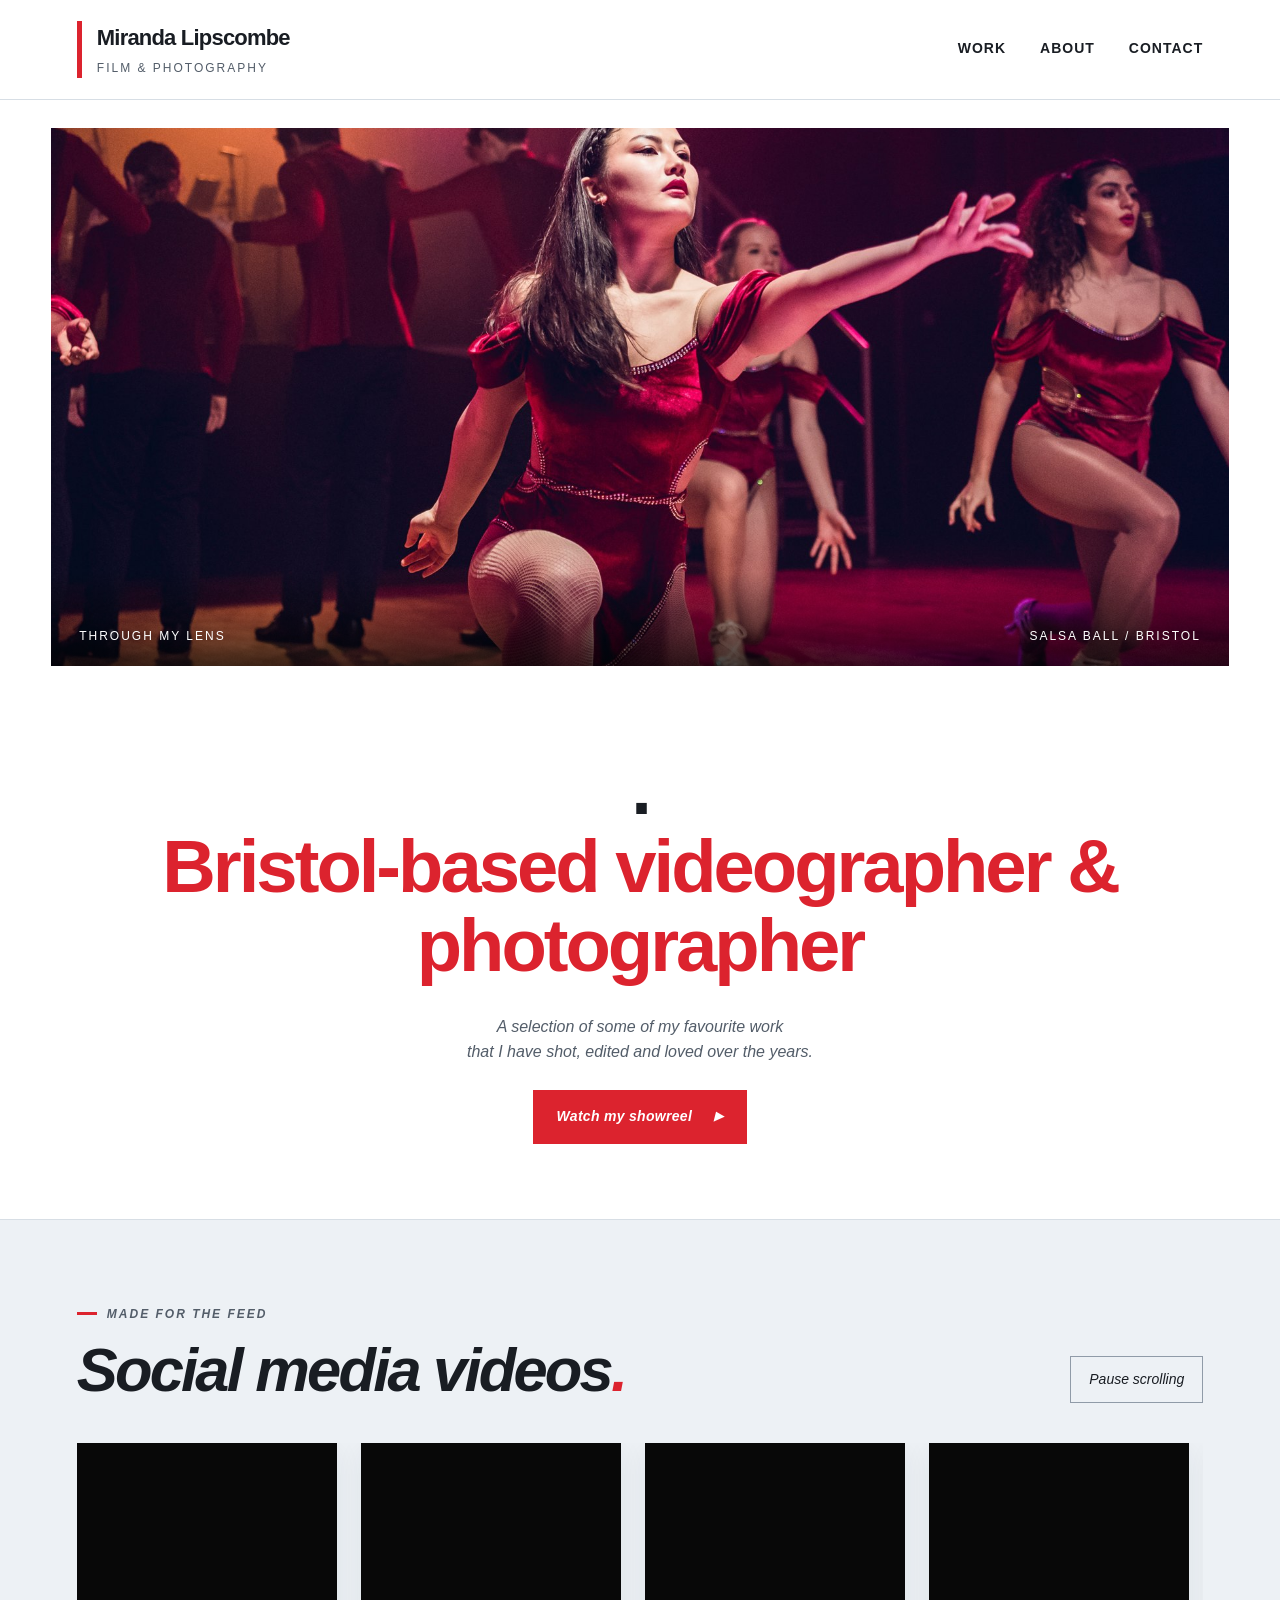
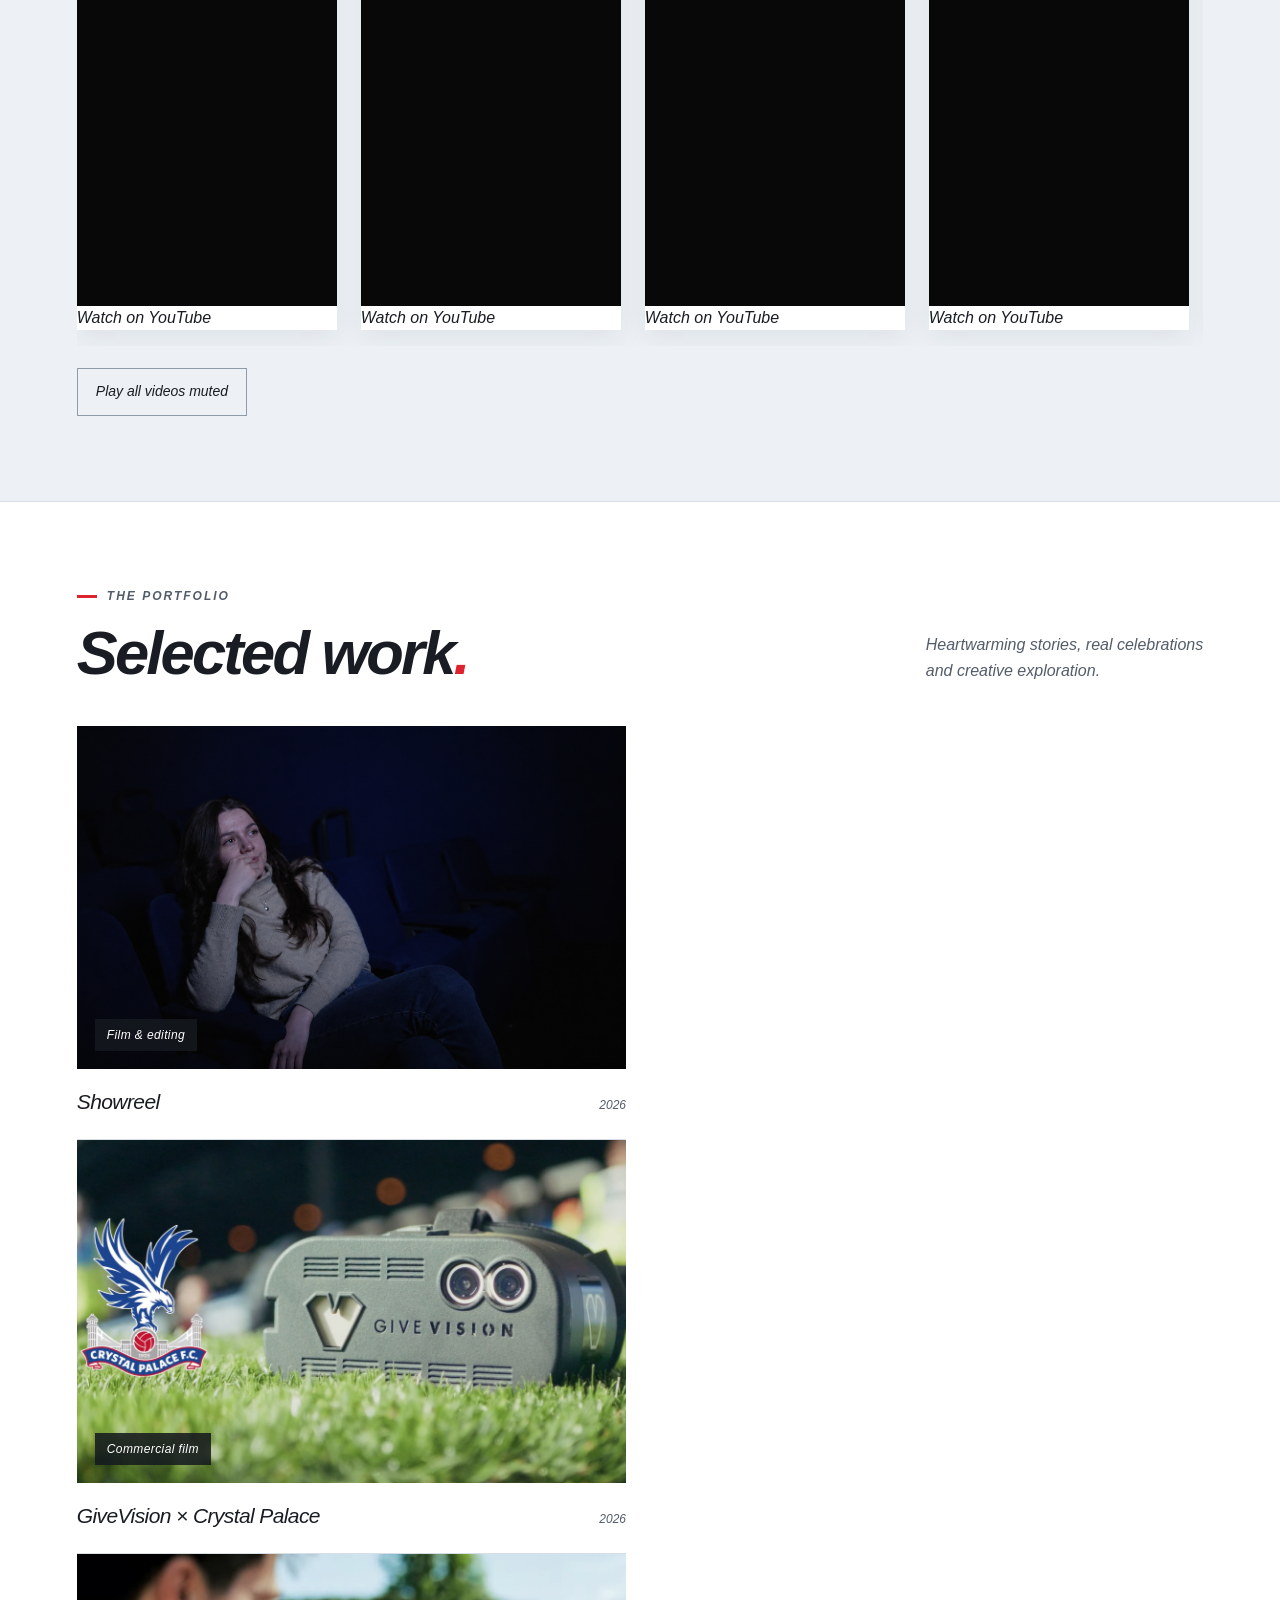
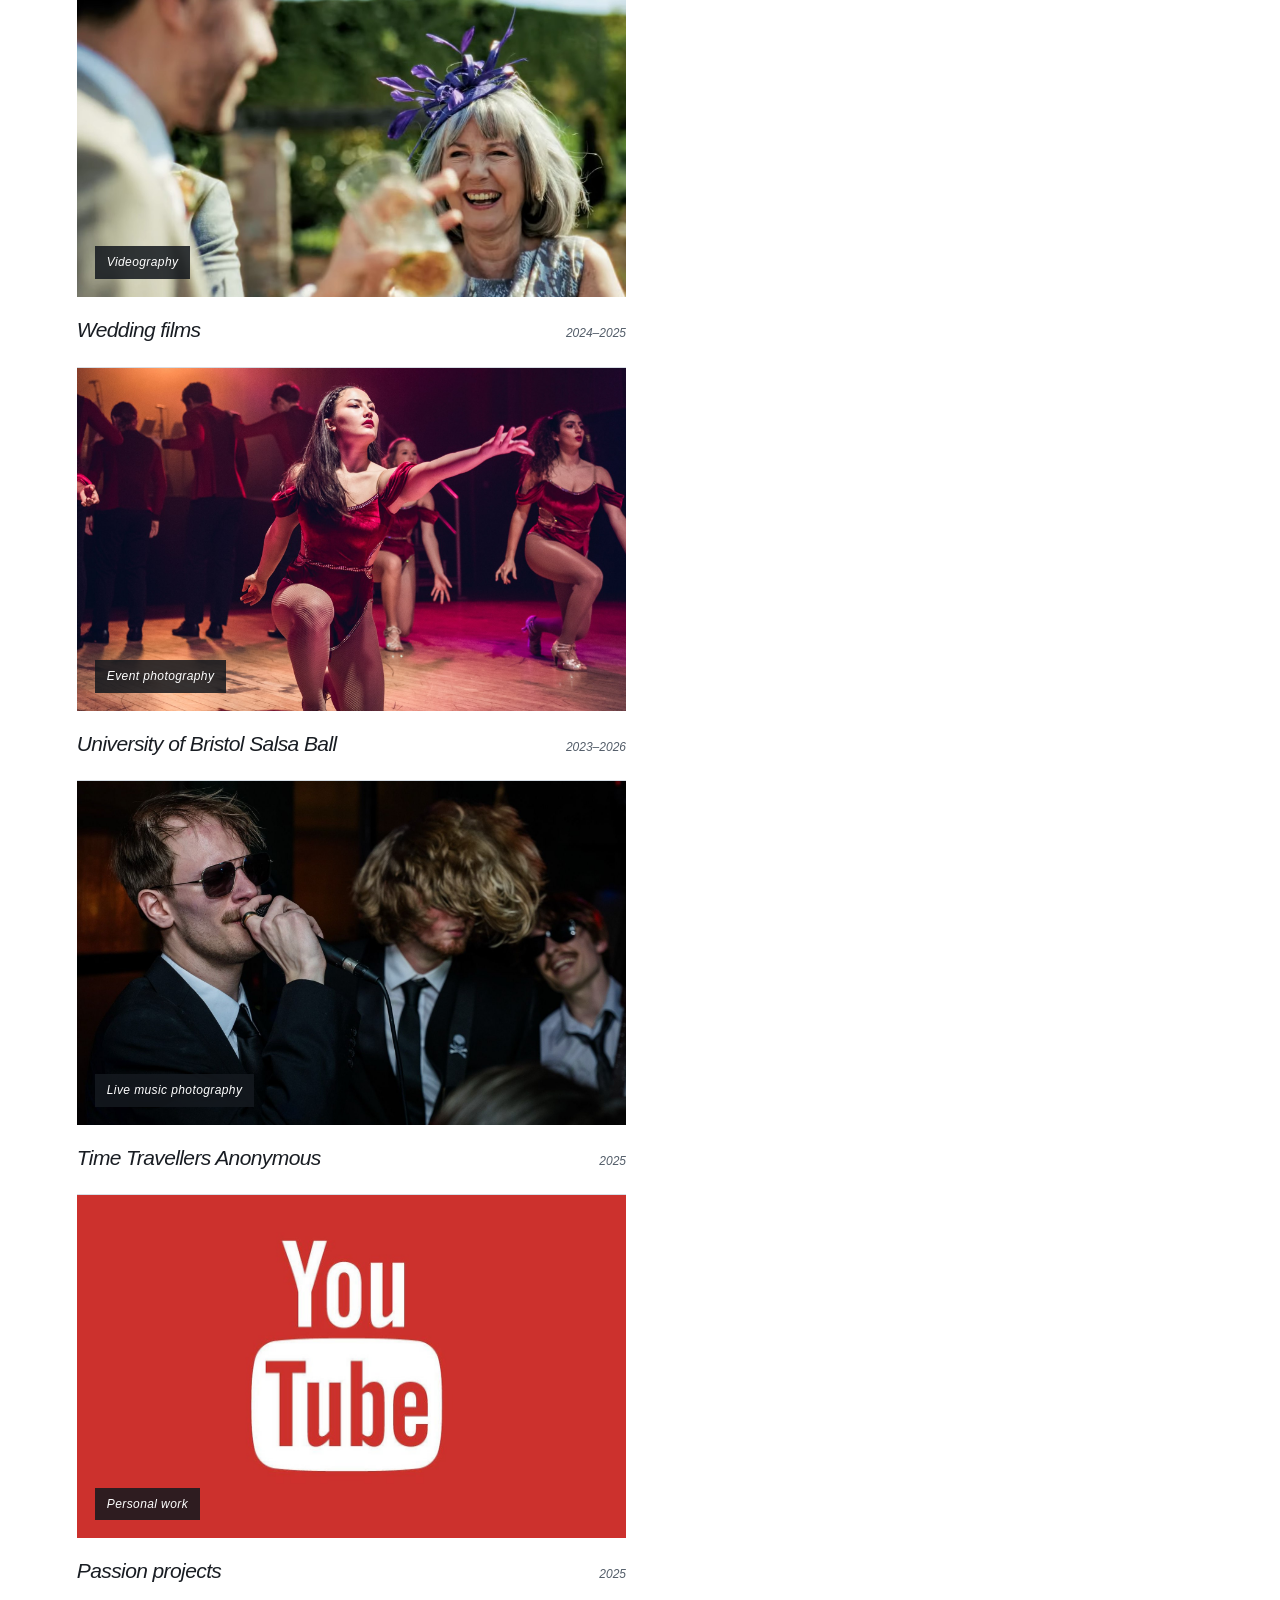
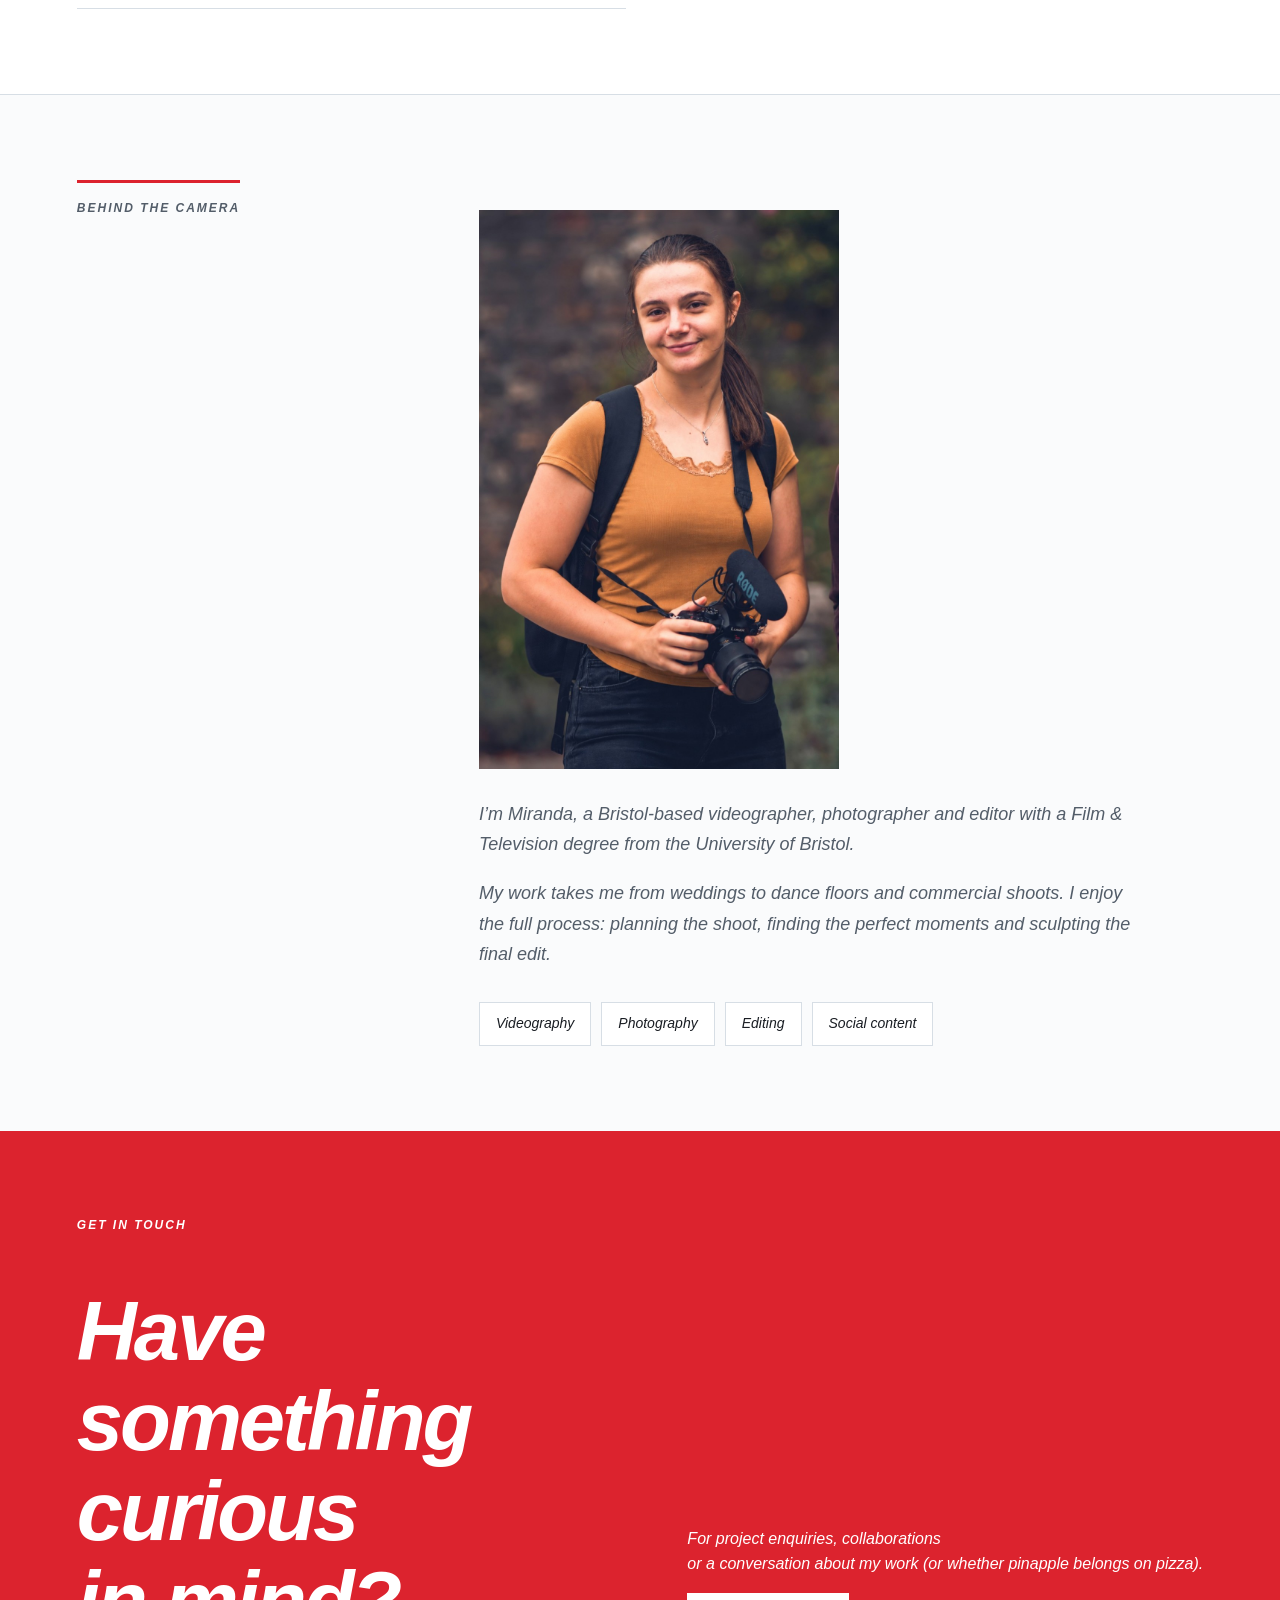
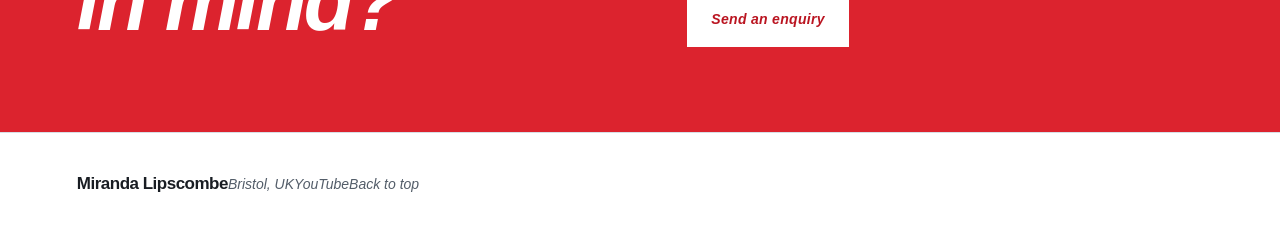
==== index.html @ a01778a5 "Update index.html" ====
<!doctype html><html lang="en"><head><meta charset="utf-8"><meta name="viewport" content="width=device-width,initial-scale=1"><title>Film &amp; Photography | Miranda Lipscombe</title><meta name="description" content="Film, photography and creative projects by Bristol-based videographer and photographer Miranda Lipscombe."><link rel="icon" href="./favicon.svg?v=bright1" type="image/svg+xml"><link rel="stylesheet" href="./style.css?v=bright-redesign1"></head><body id="top"><header><a class="brand" href="./">Miranda Lipscombe<span>Film & photography</span></a><nav aria-label="Main navigation"><a href="./#work">Work</a><a href="./#about">About</a><a href="./#contact">Contact</a></nav></header><main><section class="hero"><a class="hero-image" href="./salsa-balls-20232425/"><img src="./assets/home-3.jpg" alt="Dancers at the University of Bristol Salsa Ball"><div class="hero-caption"><span>Through my lens</span><span>Salsa Ball / Bristol</span></div></a><div class="hero-copy"><p class="eyebrow"></p><h1> .<br><em>Bristol-based videographer & photographer</h1><div class="hero-bottom"><p>A selection of some of my favourite work<br>that I have shot, edited and loved over the years.</p><a class="button" href="./k/">Watch my showreel <span class="play" aria-hidden="true">▶</span></a></div></div></section><section id="social-videos" class="social-videos section"><div class="section-heading"><div><p class="eyebrow">Made for the feed</p><h2>Social media videos<span class="accent">.</span></h2></div><button class="social-scroll-toggle" type="button" aria-pressed="false">Pause scrolling</button></div><div class="social-viewport" tabindex="0" aria-label="Social videos. Hover or focus to pause scrolling."><div class="social-track"><article class="social-card"><iframe id="short-0-0" data-youtube="c5osAR7WJ6A" title="Social media video 1" allow="autoplay; encrypted-media; fullscreen; picture-in-picture" referrerpolicy="strict-origin-when-cross-origin" allowfullscreen src="https://www.youtube.com/embed/c5osAR7WJ6A?autoplay=1&amp;mute=1&amp;loop=1&amp;playlist=c5osAR7WJ6A&amp;playsinline=1&amp;controls=1&amp;rel=0&amp;enablejsapi=1"></iframe><a href="https://www.youtube.com/shorts/c5osAR7WJ6A" target="_blank" rel="noopener">Watch on YouTube</a></article><article class="social-card"><iframe id="short-0-1" data-youtube="pi2t-b0YwrI" title="Social media video 2" allow="autoplay; encrypted-media; fullscreen; picture-in-picture" referrerpolicy="strict-origin-when-cross-origin" allowfullscreen src="https://www.youtube.com/embed/pi2t-b0YwrI?autoplay=1&amp;mute=1&amp;loop=1&amp;playlist=pi2t-b0YwrI&amp;playsinline=1&amp;controls=1&amp;rel=0&amp;enablejsapi=1"></iframe><a href="https://www.youtube.com/shorts/pi2t-b0YwrI" target="_blank" rel="noopener">Watch on YouTube</a></article><article class="social-card"><iframe id="short-0-2" data-youtube="TKjrNP-_wTQ" title="Social media video 3" allow="autoplay; encrypted-media; fullscreen; picture-in-picture" referrerpolicy="strict-origin-when-cross-origin" allowfullscreen src="https://www.youtube.com/embed/TKjrNP-_wTQ?autoplay=1&amp;mute=1&amp;loop=1&amp;playlist=TKjrNP-_wTQ&amp;playsinline=1&amp;controls=1&amp;rel=0&amp;enablejsapi=1"></iframe><a href="https://www.youtube.com/shorts/TKjrNP-_wTQ" target="_blank" rel="noopener">Watch on YouTube</a></article><article class="social-card"><iframe id="replacement-short-1" data-youtube="Onh4ImXcsAQ" src="https://www.youtube.com/embed/Onh4ImXcsAQ?autoplay=1&amp;mute=1&amp;loop=1&amp;playlist=Onh4ImXcsAQ&amp;playsinline=1&amp;controls=1&amp;rel=0&amp;enablejsapi=1" title="Social media YouTube Short" allow="autoplay; encrypted-media; fullscreen; picture-in-picture" referrerpolicy="strict-origin-when-cross-origin" allowfullscreen></iframe><a href="https://www.youtube.com/shorts/Onh4ImXcsAQ" target="_blank" rel="noopener">Watch on YouTube</a></article><article class="social-card"><iframe class="tiktok-player" src="https://www.tiktok.com/player/v1/7644340119045934358?autoplay=1&amp;muted=1&amp;loop=1&amp;controls=1&amp;volume_control=0&amp;description=0&amp;music_info=0" title="Second TikTok social media video" allow="autoplay; fullscreen" referrerpolicy="strict-origin-when-cross-origin" allowfullscreen></iframe><a href="https://www.tiktok.com/@chunglemeister/video/7644340119045934358" target="_blank" rel="noopener">Watch on TikTok</a></article><article class="social-card"><iframe id="short-1-0" data-youtube="c5osAR7WJ6A" title="Social media video 1" allow="autoplay; encrypted-media; fullscreen; picture-in-picture" referrerpolicy="strict-origin-when-cross-origin" allowfullscreen src="https://www.youtube.com/embed/c5osAR7WJ6A?autoplay=1&amp;mute=1&amp;loop=1&amp;playlist=c5osAR7WJ6A&amp;playsinline=1&amp;controls=1&amp;rel=0&amp;enablejsapi=1"></iframe><a href="https://www.youtube.com/shorts/c5osAR7WJ6A" target="_blank" rel="noopener">Watch on YouTube</a></article><article class="social-card"><iframe id="short-1-1" data-youtube="pi2t-b0YwrI" title="Social media video 2" allow="autoplay; encrypted-media; fullscreen; picture-in-picture" referrerpolicy="strict-origin-when-cross-origin" allowfullscreen src="https://www.youtube.com/embed/pi2t-b0YwrI?autoplay=1&amp;mute=1&amp;loop=1&amp;playlist=pi2t-b0YwrI&amp;playsinline=1&amp;controls=1&amp;rel=0&amp;enablejsapi=1"></iframe><a href="https://www.youtube.com/shorts/pi2t-b0YwrI" target="_blank" rel="noopener">Watch on YouTube</a></article><article class="social-card"><iframe id="short-1-2" data-youtube="TKjrNP-_wTQ" title="Social media video 3" allow="autoplay; encrypted-media; fullscreen; picture-in-picture" referrerpolicy="strict-origin-when-cross-origin" allowfullscreen src="https://www.youtube.com/embed/TKjrNP-_wTQ?autoplay=1&amp;mute=1&amp;loop=1&amp;playlist=TKjrNP-_wTQ&amp;playsinline=1&amp;controls=1&amp;rel=0&amp;enablejsapi=1"></iframe><a href="https://www.youtube.com/shorts/TKjrNP-_wTQ" target="_blank" rel="noopener">Watch on YouTube</a></article><article class="social-card"><iframe id="replacement-short-2" data-youtube="Onh4ImXcsAQ" src="https://www.youtube.com/embed/Onh4ImXcsAQ?autoplay=1&amp;mute=1&amp;loop=1&amp;playlist=Onh4ImXcsAQ&amp;playsinline=1&amp;controls=1&amp;rel=0&amp;enablejsapi=1" title="Social media YouTube Short" allow="autoplay; encrypted-media; fullscreen; picture-in-picture" referrerpolicy="strict-origin-when-cross-origin" allowfullscreen></iframe><a href="https://www.youtube.com/shorts/Onh4ImXcsAQ" target="_blank" rel="noopener">Watch on YouTube</a></article><article class="social-card"><iframe class="tiktok-player" src="https://www.tiktok.com/player/v1/7644340119045934358?autoplay=1&amp;muted=1&amp;loop=1&amp;controls=1&amp;volume_control=0&amp;description=0&amp;music_info=0" title="Second TikTok social media video" allow="autoplay; fullscreen" referrerpolicy="strict-origin-when-cross-origin" allowfullscreen></iframe><a href="https://www.tiktok.com/@chunglemeister/video/7644340119045934358" target="_blank" rel="noopener">Watch on TikTok</a></article></div></div><button class="social-play-all" type="button">Play all videos muted</button></section><section id="work" class="work section"><div class="section-heading"><div><p class="eyebrow">The portfolio</p><h2>Selected work<span class="accent">.</span></h2></div><p>Heartwarming stories, real celebrations<br>and creative exploration.</p></div><div class="project-grid"><a class="project-card" href="./k/"><div class="image-wrap"><span class="thumbnail-title" aria-hidden="true">Showreel</span><img src="./assets/showreel-cover.png" alt="Showreel" loading="lazy"><span class="project-tag">Film &amp; editing</span></div><div class="card-caption"><h3>Showreel</h3><span>2026</span></div></a><a class="project-card" href="./give-vision-crystal-palace-shoot/"><div class="image-wrap"><span class="thumbnail-title" aria-hidden="true">GiveVision × Crystal Palace</span><img src="./assets/givevision-cover.png" alt="GiveVision × Crystal Palace" loading="lazy"><span class="project-tag">Commercial film</span></div><div class="card-caption"><h3>GiveVision × Crystal Palace</h3><span>2026</span></div></a><a class="project-card" href="./weddings/"><div class="image-wrap"><span class="thumbnail-title" aria-hidden="true">Wedding films</span><img src="./assets/home-2.jpg" alt="Wedding films" loading="lazy"><span class="project-tag">Videography</span></div><div class="card-caption"><h3>Wedding films</h3><span>2024–2025</span></div></a><a class="project-card" href="./salsa-balls-20232425/"><div class="image-wrap"><span class="thumbnail-title" aria-hidden="true">University of Bristol Salsa Ball</span><img src="./assets/home-3.jpg" alt="University of Bristol Salsa Ball" loading="lazy"><span class="project-tag">Event photography</span></div><div class="card-caption"><h3>University of Bristol Salsa Ball</h3><span>2023–2026</span></div></a><a class="project-card" href="./time-travellers-anonymous-gigs/"><div class="image-wrap"><span class="thumbnail-title" aria-hidden="true">Time Travellers Anonymous</span><img src="./assets/home-4.jpg" alt="Time Travellers Anonymous" loading="lazy"><span class="project-tag">Live music photography</span></div><div class="card-caption"><h3>Time Travellers Anonymous</h3><span>2025</span></div></a><a class="project-card" href="./social-media/"><div class="image-wrap"><span class="thumbnail-title" aria-hidden="true">Passion projects</span><img src="./assets/home-5.jpg" alt="Passion projects" loading="lazy"><span class="project-tag">Personal work</span></div><div class="card-caption"><h3>Passion projects</h3><span>2025</span></div></a></div></section><section id="about" class="about section"><p class="eyebrow">Behind the camera</p><div><h2></h2><img class="about-portrait" src="./assets/miranda-portrait.jpg" alt="Miranda Lipscombe holding her Lumix camera" width="966" height="1500" loading="lazy"><p>I’m Miranda, a Bristol-based videographer, photographer and editor with a Film & Television degree from the University of Bristol.</p><p>My work takes me from weddings to dance floors and commercial shoots. I enjoy the full process: planning the shoot, finding the perfect moments and sculpting the final edit.</p><div class="disciplines"><span>Videography</span><span>Photography</span><span>Editing</span><span>Social content</span></div></div></section><section id="contact" class="contact section"><p class="eyebrow">Get in touch</p><h2>Have something <em>curious</em><br>in mind?</h2><div><p>For project enquiries, collaborations<br>or a conversation about my work (or whether pinapple belongs on pizza).</p><a class="button light" href="mailto: Mirandalipscombe@outlook.com" rel="noopener">Send an enquiry</a></div></section></main><footer><a class="brand" href="./">Miranda Lipscombe</a><span>Bristol, UK</span><a href="https://www.youtube.com/@mirandalipscombe2201" target="_blank" rel="noopener">YouTube</a><a href="#top">Back to top</a></footer><script src="./site.js?v=social3"></script></body></html>
---- style.css ----
:root{--bg:#0d0d0d;--text:#ffffff;--muted:#b0b2a8;--accent:#e47791;--border:#363831}*{box-sizing:border-box}html{scroll-behavior:smooth;scroll-padding-top:30px}body{margin:0;background:var(--bg);color:var(--text);font-family:Arial,Helvetica,sans-serif;font-size:16px;line-height:1.55}a{color:inherit;text-decoration:none}button{font:inherit}img{display:block;width:100%;height:100%;object-fit:cover}header{height:112px;display:flex;align-items:center;justify-content:space-between;padding:0 5%;border-bottom:1px solid var(--border)}.brand{font-size:20px;font-weight:700;letter-spacing:-.5px}.brand span{display:block;font-size:12px;color:var(--muted);letter-spacing:1.5px;text-transform:uppercase;font-weight:400;margin-top:4px}nav{display:flex;gap:38px;font-size:14px}nav a:hover,.back:hover{color:var(--accent)}.hero{display:grid;grid-template-columns:1.05fr 1fr;min-height:690px}.hero-copy{padding:55px 9.5% 48px}.eyebrow{font-size:12px;letter-spacing:2px;text-transform:uppercase;font-weight:600;color:var(--muted);margin:0 0 28px}h1,h2,h3,p{margin-top:0}h1{font-size:clamp(58px,6.7vw,110px);line-height:.98;letter-spacing:-6px;font-weight:500;margin-bottom:35px}h1 em{font-family:Georgia,serif;font-weight:400;color:var(--accent);letter-spacing:-5px}.hero-bottom{display:flex;align-items:center;justify-content:space-between;gap:20px}.hero-bottom p{font-size:14px;color:var(--muted);margin:0}.button{display:inline-flex;align-items:center;justify-content:center;gap:22px;background:var(--accent);color:#111;padding:15px 21px;border-radius:0;font-size:14px;font-weight:600;white-space:nowrap}.button:hover{background:#e1ff92}.play{font-size:12px}.hero-image{position:relative;overflow:hidden}.hero-image img{position:absolute;inset:0;transition:transform .7s}.hero-image:hover img{transform:scale(1.025)}.hero-caption{position:absolute;bottom:0;left:0;right:0;display:flex;justify-content:space-between;background:linear-gradient(transparent,rgba(0,0,0,.7));padding:60px 28px 25px;font-size:12px;text-transform:uppercase;letter-spacing:1px}.section{padding:90px 5%}.section-heading{display:flex;align-items:flex-end;justify-content:space-between;margin-bottom:40px}.section-heading .eyebrow{margin-bottom:14px}h2{font-size:clamp(36px,4.5vw,68px);line-height:1.05;font-weight:500;letter-spacing:-2.5px;margin-bottom:0}.accent{color:var(--accent)}.section-heading>p{font-size:14px;color:var(--muted);margin-bottom:3px}.project-grid{display:grid;grid-template-columns:1fr 1fr;gap:45px 26px}.image-wrap{height:auto;aspect-ratio:1.5;position:relative;overflow:hidden;background:#222}.image-wrap img{transition:transform .6s}.project-card:hover img{transform:scale(1.035)}.project-tag{position:absolute;left:18px;bottom:18px;background:rgba(15,15,15,.84);padding:7px 12px;font-size:12px}.card-caption{display:flex;justify-content:space-between;align-items:baseline;gap:20px;padding-top:18px}h3{font-size:21px;font-weight:500;letter-spacing:-.6px;margin:0}.card-caption>span{font-size:12px;color:var(--muted);white-space:nowrap}.about{border-top:1px solid var(--border);display:grid;grid-template-columns:1fr 2fr;gap:40px}.about h2{margin-bottom:35px}.about p:not(.eyebrow){max-width:660px;color:var(--muted);font-size:18px}.disciplines{display:flex;flex-wrap:wrap;gap:10px;margin-top:32px}.disciplines span{border:1px solid var(--border);padding:8px 14px;font-size:14px}.contact{background:var(--accent);color:#141414;display:grid;grid-template-columns:1fr 1fr;gap:25px}.contact .eyebrow{grid-column:1/-1;color:#414a2b}.contact h2{font-size:clamp(54px,7vw,100px);letter-spacing:-4px}.contact>div{align-self:end;justify-self:end}.contact>div p{font-size:16px}.button.light{background:#141414;color:#fff}footer{padding:35px 5%;display:flex;align-items:center;gap:35px;font-size:12px;color:var(--muted)}footer .brand{margin-right:auto;color:var(--text);font-size:17px}.project-intro{padding-bottom:55px;max-width:1150px}.back{display:inline-block;margin-bottom:50px;font-size:14px;border-bottom:1px solid var(--border)}.project-intro h1{font-size:clamp(45px,7vw,96px);letter-spacing:-4px;line-height:1.05}.project-intro .eyebrow span{padding:0 15px;color:var(--accent)}.project-description{max-width:700px;color:var(--muted);font-size:18px;margin:0}.project-content{padding-top:0}.film{position:relative;aspect-ratio:16/9;background:#080808}.film iframe{border:0;width:100%;height:100%;position:absolute;inset:0}.film-caption{color:var(--muted);font-size:14px;padding:15px 0 32px}.film+.film{margin-top:45px}.gallery{columns:2;column-gap:20px}.gallery-item{display:block;width:100%;padding:0;margin:0 0 20px;border:0;background:transparent;cursor:zoom-in;break-inside:avoid}.gallery-item img{height:auto}.passion-preview{display:block;position:relative;max-width:950px}.passion-preview img{height:auto}.passion-preview .button{position:absolute;bottom:25px;left:25px}.next-project{border-top:1px solid var(--border)}.next-project>a{font-size:clamp(30px,4vw,58px);letter-spacing:-2px}.next-project>a:hover{color:var(--accent)}dialog{border:0;padding:0;background:#080808;max-width:92vw;max-height:92vh}dialog::backdrop{background:rgba(0,0,0,.94)}dialog img{width:auto;max-width:92vw;height:auto;max-height:90vh;object-fit:contain}.close{position:fixed;right:25px;top:18px;color:#fff;border:1px solid #777;background:#111;width:45px;height:45px;font-size:28px;cursor:pointer}a:focus-visible,button:focus-visible{outline:3px solid var(--accent);outline-offset:5px}.contact a:focus-visible{outline-color:#111}@media(min-width:1700px){main,header,footer{max-width:1700px;margin:auto}.hero{min-height:790px}}@media(max-width:1050px){.hero-bottom{flex-direction:column;align-items:flex-start}h1{letter-spacing:-4px}.hero{min-height:650px}.hero-copy{padding-top:45px}.section{padding-top:65px;padding-bottom:65px}}@media(max-width:700px){header{height:92px;gap:20px}.brand{font-size:17px}.brand span{font-size:10px}nav{gap:18px;font-size:14px}.hero{grid-template-columns:1fr}.hero-copy{padding:45px 5%}.hero h1{font-size:74px;letter-spacing:-4px}.hero-bottom{flex-direction:row;align-items:center}.hero-bottom p{font-size:12px}.hero-bottom .button{font-size:12px;padding:14px;gap:12px}.hero-image{height:440px}.section-heading{align-items:flex-start;gap:20px}.section-heading>p{font-size:12px;max-width:135px}.project-grid{grid-template-columns:1fr;gap:35px}h2{font-size:42px}.about{grid-template-columns:1fr;gap:0}.about .eyebrow{margin-bottom:25px}.about p:not(.eyebrow){font-size:16px}.contact{grid-template-columns:1fr}.contact .eyebrow{grid-column:auto}.contact>div{justify-self:start;margin-top:25px}.contact h2{font-size:64px;letter-spacing:-3px}footer{flex-wrap:wrap;gap:20px}footer .brand{width:100%;margin:0}.project-intro h1{font-size:52px;letter-spacing:-2px}.project-description{font-size:16px}.gallery{columns:1}.passion-preview .button{position:static;display:flex}.next-project>a{letter-spacing:-1px}}@media(prefers-reduced-motion:reduce){html{scroll-behavior:auto}*{transition:none!important}} header .brand {
  font-family: Georgia, serif;
  font-style: italic;
  font-weight: 400;
  color: var(--accent);}
  .button:hover {
  background: #f29bb0; }

.contact .eyebrow {
  color: #141414;
}

/* Automatically scrolling social videos */
.social-videos{border-top:1px solid var(--border);overflow:hidden}.social-scroll-toggle,.social-play-all{border:1px solid var(--border);color:var(--text);background:transparent;padding:12px 18px;font:inherit;font-size:14px;cursor:pointer}.social-scroll-toggle:hover,.social-play-all:hover{border-color:var(--accent);color:var(--accent)}.social-viewport{overflow-x:auto;scrollbar-width:thin;scrollbar-color:var(--accent) var(--bg)}.social-track{display:flex;width:max-content;gap:24px;padding:0 24px 16px 0;animation:social-drift 66.666667s linear infinite}.social-card{flex:0 0 260px;width:260px;overflow:hidden;background:#080808;border:1px solid var(--border)}.social-card iframe{display:block;border:0;width:100%;aspect-ratio:9/16;background:#080808}.social-card>a{display:block;text-align:center;font-size:14px;padding:12px;color:var(--muted)}.social-card>a:hover{color:var(--accent)}.social-viewport:hover .social-track,.social-viewport:focus-within .social-track,.social-videos.is-scroll-paused .social-track{animation-play-state:paused}.social-play-all{margin-top:22px}@keyframes social-drift{from{transform:translateX(0)}to{transform:translateX(-50%)}}@media(max-width:700px){.social-videos .section-heading{flex-wrap:wrap}.social-card{width:220px;flex-basis:220px}.social-track{gap:16px;padding-right:16px}}@media(prefers-reduced-motion:reduce){.social-track{animation:none}}

.social-card {
  border-radius: 30px;
  overflow: hidden;
}
.project-card .image-wrap {
  border-radius: 30px;
  overflow: hidden;
} 
.hero-image {
  border-radius: 30px;
  overflow: hidden;
}

.button,
.social-scroll-toggle,
.social-play-all,
.disciplines span,
.project-tag {
  border-radius: 12px;
}

/* Portrait beneath the About title */
.about .about-portrait { display: block; width: 100%; max-width: 360px; height: auto; object-fit: contain; border-radius: 20px; margin: 0 0 32px; }

/* Project titles over covers on desktop hover and keyboard focus */
.thumbnail-title { position: absolute; inset: 0; z-index: 2; display: flex; align-items: center; justify-content: center; padding: 28px; text-align: center; font-size: clamp(22px, 2.5vw, 38px); font-weight: 600; line-height: 1.15; color: #fff; background: rgba(0,0,0,.55); opacity: 0; transition: opacity .25s ease; pointer-events: none; }
@media (hover: hover) and (pointer: fine) { .project-card:hover .thumbnail-title { opacity: 1; } }
.project-card:focus-visible .thumbnail-title { opacity: 1; }
@media (prefers-reduced-motion: reduce) { .thumbnail-title { transition: none; } }

.thumbnail-title {
  font-family: inherit;
  font-size: 21px;
  font-weight: 500;
  letter-spacing: -0.6px;
  line-height: 1.3;
}
.contact h2 em {
  font-family: Georgia, serif;
  font-style: italic;
  font-weight: 400;
}

/* Match the Behind the camera label to the italic serif styling */
#about > .eyebrow { font-family: Georgia, serif; font-style: italic; font-weight: 400; text-transform: none; letter-spacing: normal; font-size: 20px; }

/* BRIGHT ARCHITECTURAL REDESIGN */
:root { --bg:#fafbfc; --text:#191d23; --muted:#535d69; --accent:#dc232e; --border:#d7dee5; }
body { background:var(--bg); color:var(--text); font-family:Arial,Helvetica,sans-serif; }
header { height:100px; padding:0 6%; background:#fff; border-bottom:1px solid var(--border); }
header .brand { font-family:inherit; font-style:normal; font-weight:700; color:var(--text); font-size:22px; letter-spacing:-.8px; border-left:5px solid var(--accent); padding-left:15px; }
header .brand span { font-family:inherit; font-style:normal; font-size:12px; letter-spacing:2px; color:var(--muted); font-weight:400; }
nav { gap:34px; font-size:14px; text-transform:uppercase; letter-spacing:1px; font-weight:600; }
nav a { padding:10px 0; border-bottom:2px solid transparent; }
nav a:hover { border-color:var(--accent); color:var(--accent); }
.hero { display:flex; flex-direction:column; min-height:0; padding:28px 4% 0; background:#fff; }
.hero-image { position:relative; display:block; width:100%; height:clamp(320px,42vw,650px); min-height:0; border-radius:0; }
.hero-image img { position:absolute; inset:0; object-fit:cover; object-position:center 40%; }
.hero-caption { color:#fff; padding:55px 28px 20px; font-size:12px; letter-spacing:2px; }
.hero-copy { padding:60px 5% 75px; text-align:center; width:100%; }
.eyebrow { color:var(--muted); font-size:12px; letter-spacing:2px; font-style:normal; font-weight:600; }
.hero-copy .eyebrow { margin-bottom:24px; }
.hero h1 { font-size:clamp(44px,5.8vw,88px); font-weight:600; line-height:1.06; letter-spacing:-3px; margin:0 auto 28px; max-width:1100px; }
h1 em { font-family:inherit; font-style:normal; font-weight:600; letter-spacing:inherit; color:var(--accent); }
.hero-bottom { display:flex; flex-direction:column; align-items:center; justify-content:center; gap:25px; }
.hero-bottom p { color:var(--muted); font-size:16px; line-height:1.6; }
.button,.hero-bottom .button,.social-scroll-toggle,.social-play-all,.disciplines span,.project-tag { border-radius:0; }
.button { background:var(--accent); color:#fff; padding:16px 24px; font-size:14px; letter-spacing:.3px; }
.button:hover { background:#b91825; color:#fff; }
.section { padding:85px 6%; }
h2 { font-size:clamp(36px,4.8vw,70px); font-weight:600; line-height:1.08; letter-spacing:-2.8px; }
.section-heading { align-items:flex-end; gap:25px; }
.section-heading>p { color:var(--muted); font-size:16px; line-height:1.6; }
.section-heading .eyebrow { display:flex; align-items:center; gap:10px; }
.section-heading .eyebrow::before { content:""; width:20px; height:3px; background:var(--accent); }
.social-videos { background:#edf1f5; border-top:1px solid var(--border); border-bottom:1px solid var(--border); }
.social-card { border-radius:0; border:0; background:#fff; box-shadow:0 8px 25px rgba(25,40,60,.07); }
.social-card>a { background:#fff; color:var(--muted); padding:15px; }
.social-scroll-toggle,.social-play-all { border-color:#909ba8; background:transparent; color:var(--text); font-size:14px; }
.social-scroll-toggle:hover,.social-play-all:hover { background:#fff; color:var(--accent); border-color:var(--accent); }
.work { background:#fff; }
.project-grid { gap:44px 28px; }
.project-card .image-wrap { border-radius:0; aspect-ratio:1.6; background:#e6ebf0; }
.project-tag { color:#fff; background:rgba(20,25,31,.86); font-size:12px; letter-spacing:.4px; }
.card-caption { padding-top:17px; border-bottom:1px solid var(--border); padding-bottom:20px; }
h3 { font-weight:500; font-size:21px; }
.thumbnail-title { font-family:inherit; font-size:21px; font-weight:500; letter-spacing:-.6px; background:rgba(15,20,25,.55); }
.about { background:var(--bg); grid-template-columns:1fr 2fr; border-top:1px solid var(--border); }
#about > .eyebrow { font-family:inherit; font-style:normal; font-weight:600; text-transform:uppercase; letter-spacing:2px; font-size:12px; border-top:3px solid var(--accent); padding-top:16px; align-self:start; width:max-content; }
.about h2 { margin-bottom:30px; }
.about .about-portrait { border-radius:0; max-width:360px; margin-bottom:30px; }
.about p:not(.eyebrow) { color:var(--muted); font-size:18px; line-height:1.7; }
.disciplines span { background:#fff; border-color:var(--border); padding:10px 16px; color:var(--text); }
.contact { background:var(--accent); color:#fff; border:0; }
.contact .eyebrow { color:#fff; }
.contact h2 { font-size:clamp(48px,6.5vw,92px); letter-spacing:-3px; }
.contact h2 em { font-family:inherit; font-style:italic; font-weight:600; }
.button.light { background:#fff; color:#ba1521; }
.button.light:hover { background:#191d23; color:#fff; }
footer { background:#fff; padding:38px 6%; border-top:1px solid var(--border); color:var(--muted); font-size:14px; }
footer .brand { color:var(--text); font-style:normal; font-family:inherit; }
.project-intro { background:#fff; max-width:none; }
.project-intro h1 { font-size:clamp(44px,6.8vw,96px); font-weight:600; }
.project-content { background:#fff; }
.next-project { background:#edf1f5; }
.back { color:var(--muted); }
.gallery-item { border-radius:0; }
.film-caption { color:var(--muted); }
a:focus-visible,button:focus-visible { outline:3px solid var(--accent); outline-offset:5px; }
.contact a:focus-visible { outline-color:#fff; }
@media(min-width:1700px) { .hero { min-height:0; } }
@media(max-width:1050px) { .hero { min-height:0; } .hero-bottom { flex-direction:column; align-items:center; } .section { padding-top:65px; padding-bottom:65px; } }
@media(max-width:700px) {
 header { height:auto; min-height:96px; padding:22px 5%; flex-wrap:wrap; gap:20px; }
 header .brand { font-size:20px; } header .brand span { font-size:12px; }
 nav { gap:24px; font-size:14px; }
 .hero { padding:16px 4% 0; min-height:0; }
 .hero-image { height:360px; border-radius:0; }
 .hero-caption { padding:50px 14px 15px; font-size:12px; letter-spacing:1px; }
 .hero-copy { padding:40px 1% 50px; }
 .hero h1 { font-size:clamp(36px,8.8vw,60px); letter-spacing:-1.7px; line-height:1.12; }
 .hero-bottom { flex-direction:column; align-items:center; } .hero-bottom p { font-size:16px; }
 .hero-bottom .button { font-size:14px; padding:16px 22px; }
 .section { padding:55px 5%; } h2 { font-size:40px; letter-spacing:-1.5px; }
 .section-heading { flex-direction:column; align-items:flex-start; }
 .section-heading>p { max-width:none; font-size:16px; }
 .about { grid-template-columns:1fr; gap:24px; }
 #about > .eyebrow { margin:0; }
 .about p:not(.eyebrow) { font-size:16px; }
 .contact h2 { font-size:54px; letter-spacing:-2px; }
 .project-intro h1 { font-size:46px; letter-spacing:-2px; }
 footer { padding:30px 5%; }
}
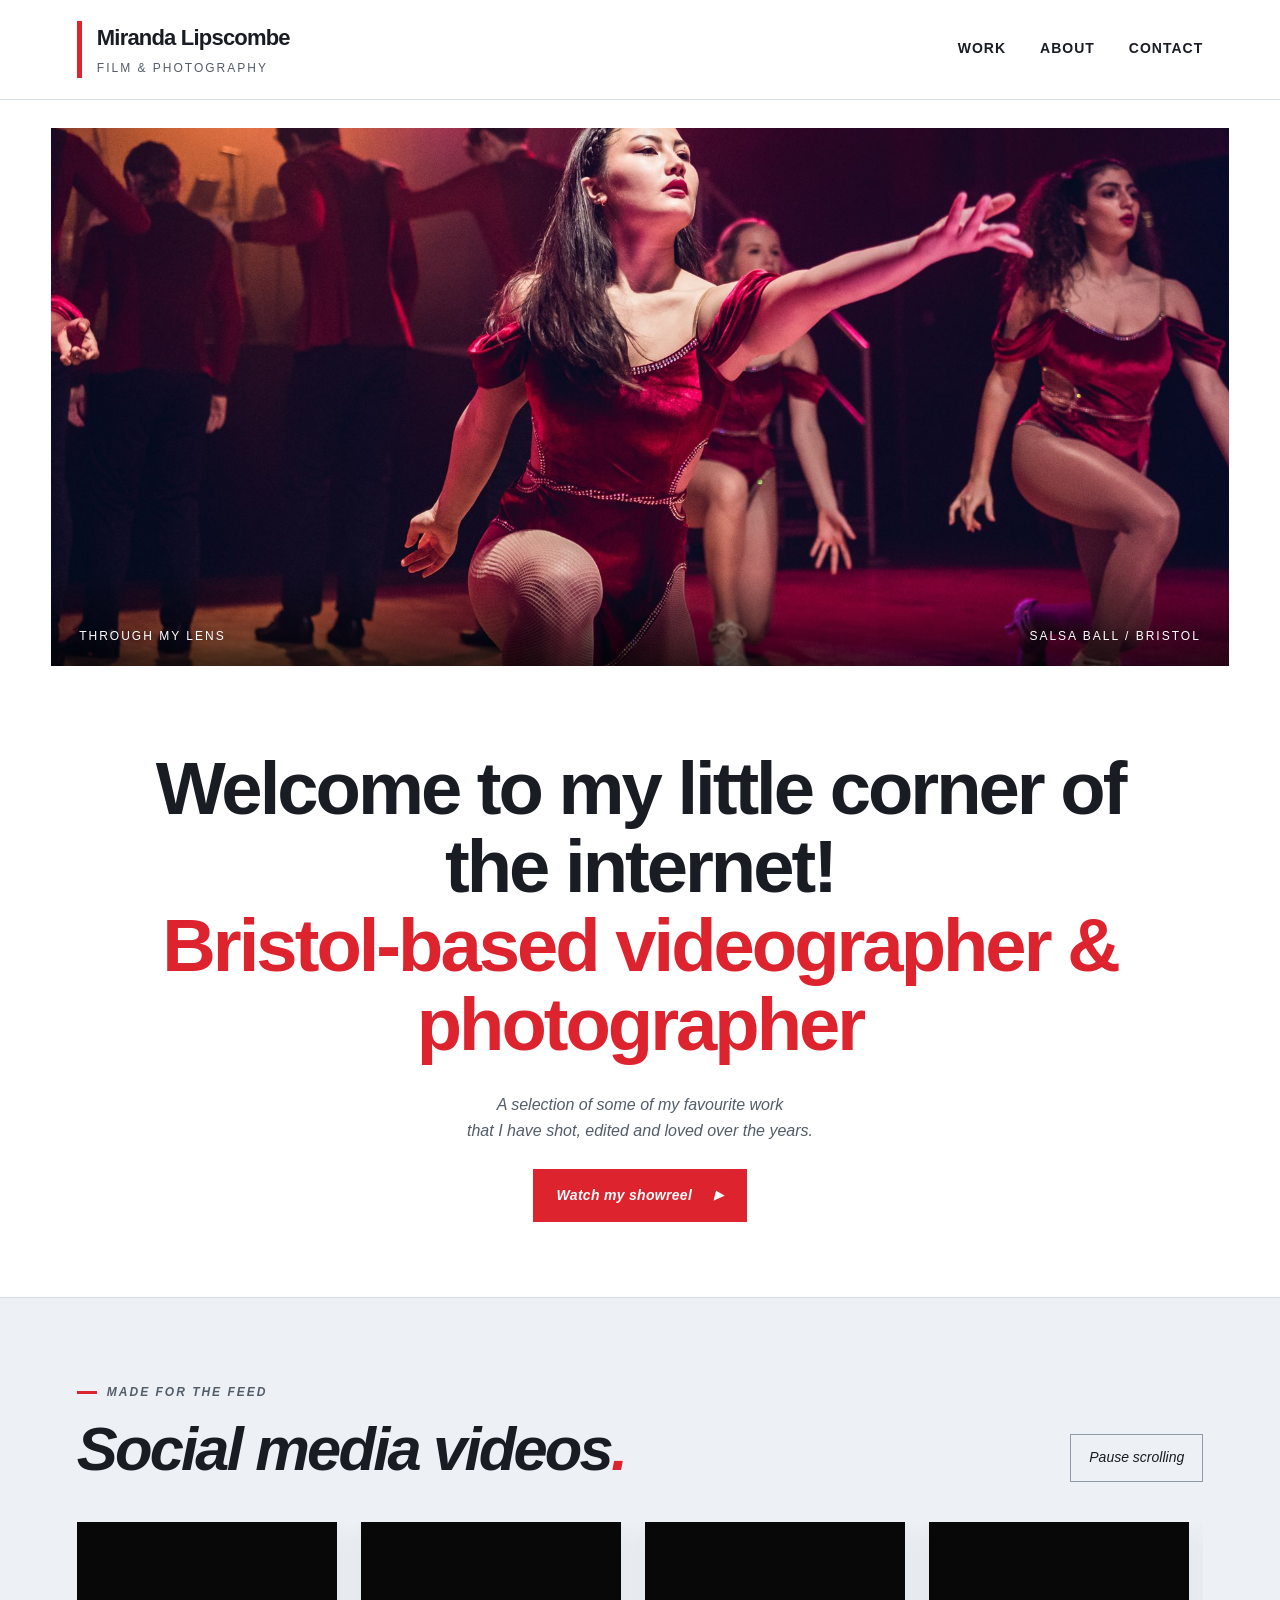
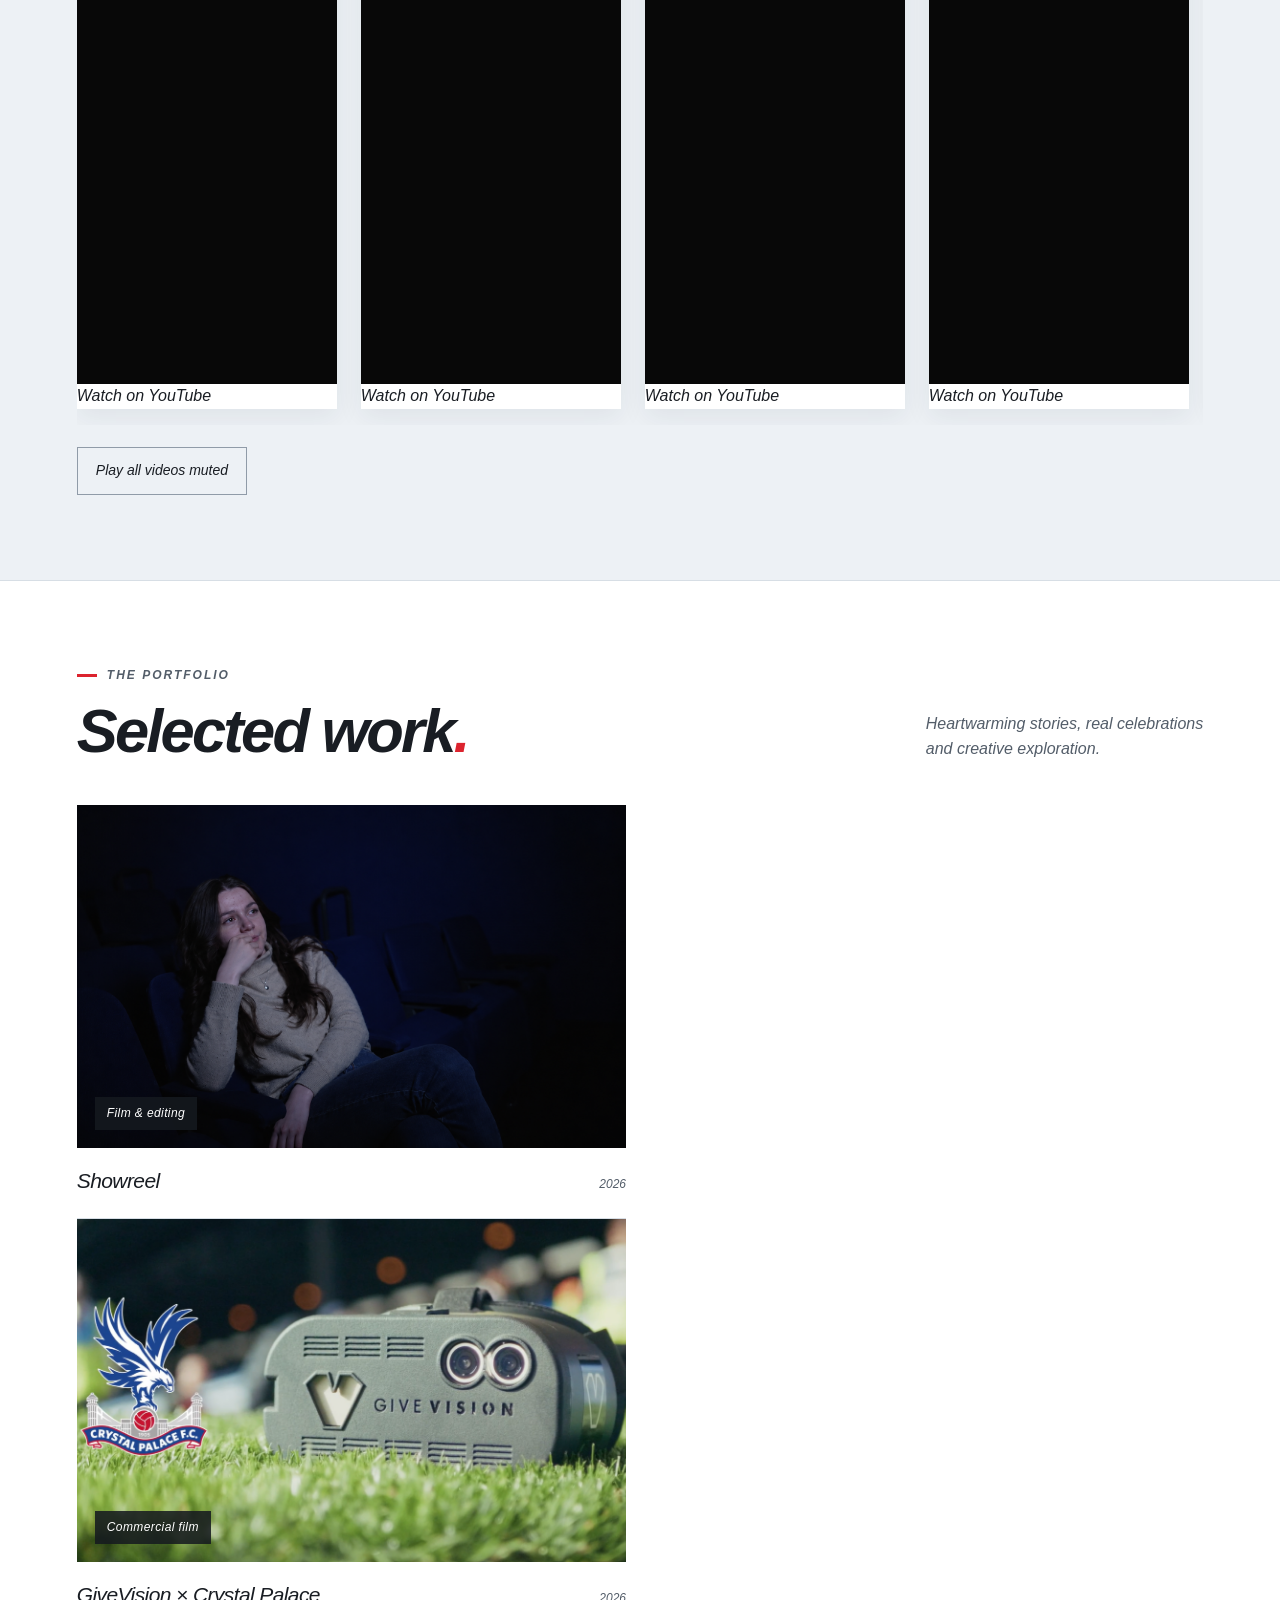
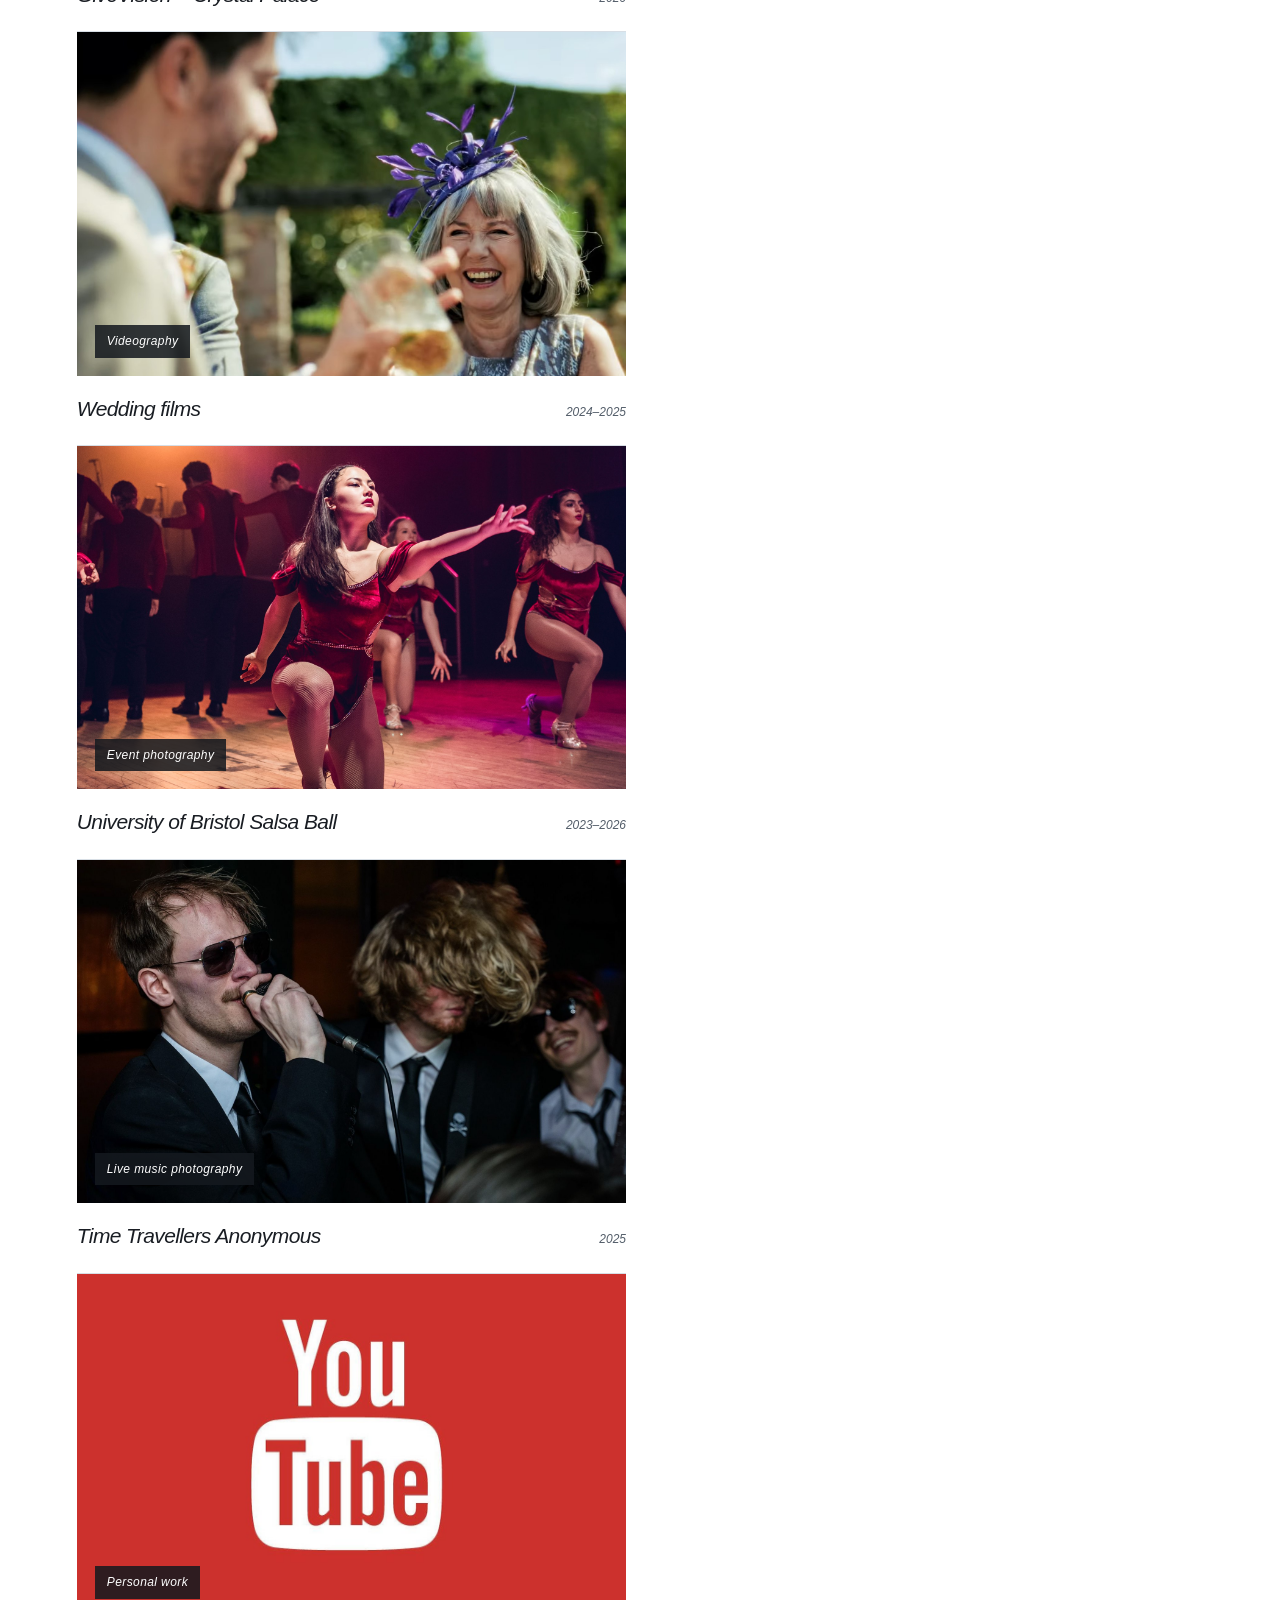
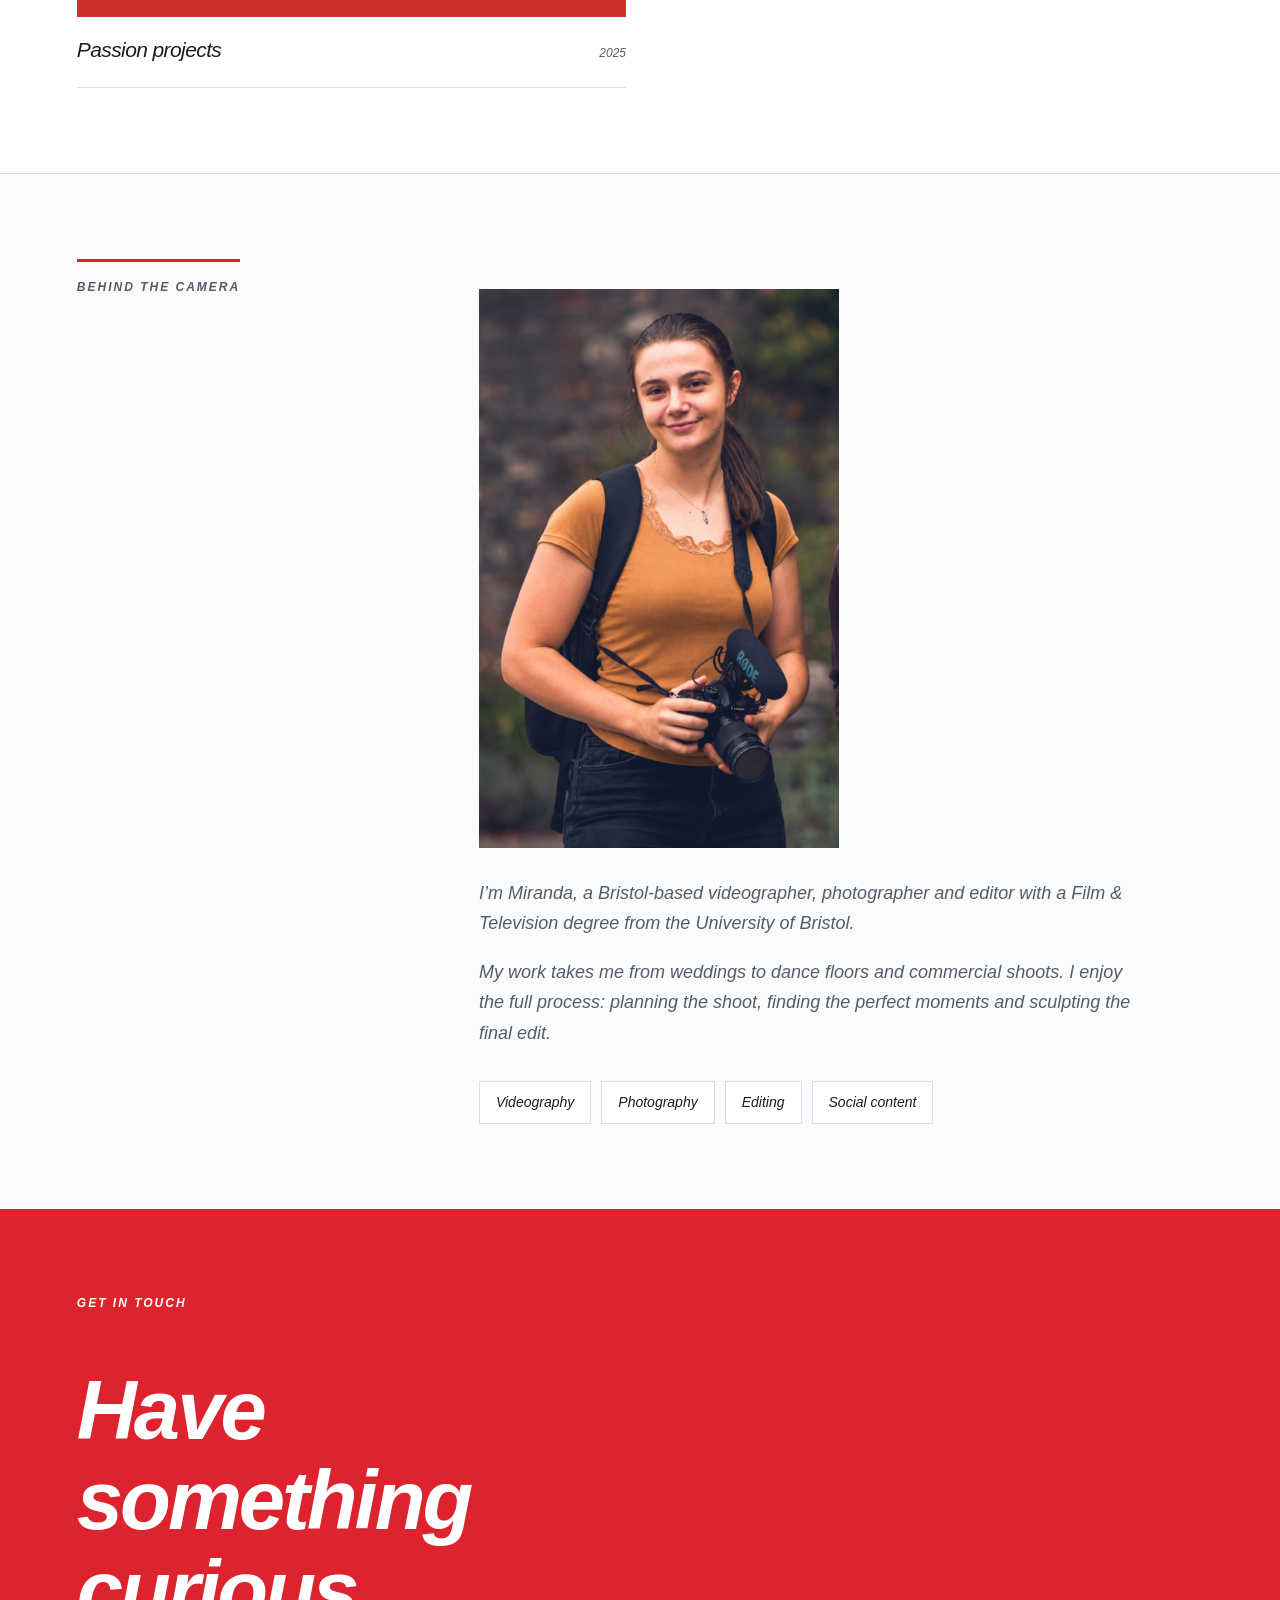
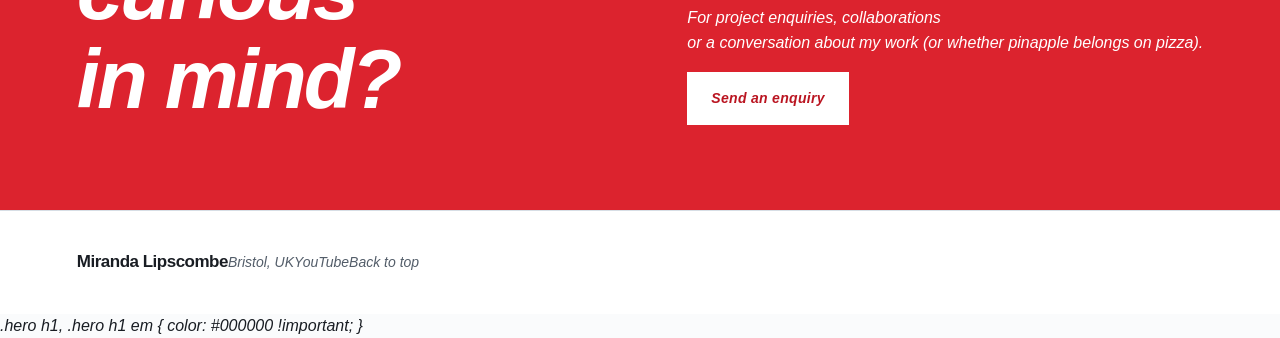
==== commit 92865597: "Update index.html" ====
--- a/index.html
+++ b/index.html
@@ -1 +1,5 @@
-<!doctype html><html lang="en"><head><meta charset="utf-8"><meta name="viewport" content="width=device-width,initial-scale=1"><title>Film &amp; Photography | Miranda Lipscombe</title><meta name="description" content="Film, photography and creative projects by Bristol-based videographer and photographer Miranda Lipscombe."><link rel="icon" href="./favicon.svg?v=bright1" type="image/svg+xml"><link rel="stylesheet" href="./style.css?v=bright-redesign1"></head><body id="top"><header><a class="brand" href="./">Miranda Lipscombe<span>Film & photography</span></a><nav aria-label="Main navigation"><a href="./#work">Work</a><a href="./#about">About</a><a href="./#contact">Contact</a></nav></header><main><section class="hero"><a class="hero-image" href="./salsa-balls-20232425/"><img src="./assets/home-3.jpg" alt="Dancers at the University of Bristol Salsa Ball"><div class="hero-caption"><span>Through my lens</span><span>Salsa Ball / Bristol</span></div></a><div class="hero-copy"><p class="eyebrow"></p><h1> .<br><em>Bristol-based videographer & photographer</h1><div class="hero-bottom"><p>A selection of some of my favourite work<br>that I have shot, edited and loved over the years.</p><a class="button" href="./k/">Watch my showreel <span class="play" aria-hidden="true">▶</span></a></div></div></section><section id="social-videos" class="social-videos section"><div class="section-heading"><div><p class="eyebrow">Made for the feed</p><h2>Social media videos<span class="accent">.</span></h2></div><button class="social-scroll-toggle" type="button" aria-pressed="false">Pause scrolling</button></div><div class="social-viewport" tabindex="0" aria-label="Social videos. Hover or focus to pause scrolling."><div class="social-track"><article class="social-card"><iframe id="short-0-0" data-youtube="c5osAR7WJ6A" title="Social media video 1" allow="autoplay; encrypted-media; fullscreen; picture-in-picture" referrerpolicy="strict-origin-when-cross-origin" allowfullscreen src="https://www.youtube.com/embed/c5osAR7WJ6A?autoplay=1&amp;mute=1&amp;loop=1&amp;playlist=c5osAR7WJ6A&amp;playsinline=1&amp;controls=1&amp;rel=0&amp;enablejsapi=1"></iframe><a href="https://www.youtube.com/shorts/c5osAR7WJ6A" target="_blank" rel="noopener">Watch on YouTube</a></article><article class="social-card"><iframe id="short-0-1" data-youtube="pi2t-b0YwrI" title="Social media video 2" allow="autoplay; encrypted-media; fullscreen; picture-in-picture" referrerpolicy="strict-origin-when-cross-origin" allowfullscreen src="https://www.youtube.com/embed/pi2t-b0YwrI?autoplay=1&amp;mute=1&amp;loop=1&amp;playlist=pi2t-b0YwrI&amp;playsinline=1&amp;controls=1&amp;rel=0&amp;enablejsapi=1"></iframe><a href="https://www.youtube.com/shorts/pi2t-b0YwrI" target="_blank" rel="noopener">Watch on YouTube</a></article><article class="social-card"><iframe id="short-0-2" data-youtube="TKjrNP-_wTQ" title="Social media video 3" allow="autoplay; encrypted-media; fullscreen; picture-in-picture" referrerpolicy="strict-origin-when-cross-origin" allowfullscreen src="https://www.youtube.com/embed/TKjrNP-_wTQ?autoplay=1&amp;mute=1&amp;loop=1&amp;playlist=TKjrNP-_wTQ&amp;playsinline=1&amp;controls=1&amp;rel=0&amp;enablejsapi=1"></iframe><a href="https://www.youtube.com/shorts/TKjrNP-_wTQ" target="_blank" rel="noopener">Watch on YouTube</a></article><article class="social-card"><iframe id="replacement-short-1" data-youtube="Onh4ImXcsAQ" src="https://www.youtube.com/embed/Onh4ImXcsAQ?autoplay=1&amp;mute=1&amp;loop=1&amp;playlist=Onh4ImXcsAQ&amp;playsinline=1&amp;controls=1&amp;rel=0&amp;enablejsapi=1" title="Social media YouTube Short" allow="autoplay; encrypted-media; fullscreen; picture-in-picture" referrerpolicy="strict-origin-when-cross-origin" allowfullscreen></iframe><a href="https://www.youtube.com/shorts/Onh4ImXcsAQ" target="_blank" rel="noopener">Watch on YouTube</a></article><article class="social-card"><iframe class="tiktok-player" src="https://www.tiktok.com/player/v1/7644340119045934358?autoplay=1&amp;muted=1&amp;loop=1&amp;controls=1&amp;volume_control=0&amp;description=0&amp;music_info=0" title="Second TikTok social media video" allow="autoplay; fullscreen" referrerpolicy="strict-origin-when-cross-origin" allowfullscreen></iframe><a href="https://www.tiktok.com/@chunglemeister/video/7644340119045934358" target="_blank" rel="noopener">Watch on TikTok</a></article><article class="social-card"><iframe id="short-1-0" data-youtube="c5osAR7WJ6A" title="Social media video 1" allow="autoplay; encrypted-media; fullscreen; picture-in-picture" referrerpolicy="strict-origin-when-cross-origin" allowfullscreen src="https://www.youtube.com/embed/c5osAR7WJ6A?autoplay=1&amp;mute=1&amp;loop=1&amp;playlist=c5osAR7WJ6A&amp;playsinline=1&amp;controls=1&amp;rel=0&amp;enablejsapi=1"></iframe><a href="https://www.youtube.com/shorts/c5osAR7WJ6A" target="_blank" rel="noopener">Watch on YouTube</a></article><article class="social-card"><iframe id="short-1-1" data-youtube="pi2t-b0YwrI" title="Social media video 2" allow="autoplay; encrypted-media; fullscreen; picture-in-picture" referrerpolicy="strict-origin-when-cross-origin" allowfullscreen src="https://www.youtube.com/embed/pi2t-b0YwrI?autoplay=1&amp;mute=1&amp;loop=1&amp;playlist=pi2t-b0YwrI&amp;playsinline=1&amp;controls=1&amp;rel=0&amp;enablejsapi=1"></iframe><a href="https://www.youtube.com/shorts/pi2t-b0YwrI" target="_blank" rel="noopener">Watch on YouTube</a></article><article class="social-card"><iframe id="short-1-2" data-youtube="TKjrNP-_wTQ" title="Social media video 3" allow="autoplay; encrypted-media; fullscreen; picture-in-picture" referrerpolicy="strict-origin-when-cross-origin" allowfullscreen src="https://www.youtube.com/embed/TKjrNP-_wTQ?autoplay=1&amp;mute=1&amp;loop=1&amp;playlist=TKjrNP-_wTQ&amp;playsinline=1&amp;controls=1&amp;rel=0&amp;enablejsapi=1"></iframe><a href="https://www.youtube.com/shorts/TKjrNP-_wTQ" target="_blank" rel="noopener">Watch on YouTube</a></article><article class="social-card"><iframe id="replacement-short-2" data-youtube="Onh4ImXcsAQ" src="https://www.youtube.com/embed/Onh4ImXcsAQ?autoplay=1&amp;mute=1&amp;loop=1&amp;playlist=Onh4ImXcsAQ&amp;playsinline=1&amp;controls=1&amp;rel=0&amp;enablejsapi=1" title="Social media YouTube Short" allow="autoplay; encrypted-media; fullscreen; picture-in-picture" referrerpolicy="strict-origin-when-cross-origin" allowfullscreen></iframe><a href="https://www.youtube.com/shorts/Onh4ImXcsAQ" target="_blank" rel="noopener">Watch on YouTube</a></article><article class="social-card"><iframe class="tiktok-player" src="https://www.tiktok.com/player/v1/7644340119045934358?autoplay=1&amp;muted=1&amp;loop=1&amp;controls=1&amp;volume_control=0&amp;description=0&amp;music_info=0" title="Second TikTok social media video" allow="autoplay; fullscreen" referrerpolicy="strict-origin-when-cross-origin" allowfullscreen></iframe><a href="https://www.tiktok.com/@chunglemeister/video/7644340119045934358" target="_blank" rel="noopener">Watch on TikTok</a></article></div></div><button class="social-play-all" type="button">Play all videos muted</button></section><section id="work" class="work section"><div class="section-heading"><div><p class="eyebrow">The portfolio</p><h2>Selected work<span class="accent">.</span></h2></div><p>Heartwarming stories, real celebrations<br>and creative exploration.</p></div><div class="project-grid"><a class="project-card" href="./k/"><div class="image-wrap"><span class="thumbnail-title" aria-hidden="true">Showreel</span><img src="./assets/showreel-cover.png" alt="Showreel" loading="lazy"><span class="project-tag">Film &amp; editing</span></div><div class="card-caption"><h3>Showreel</h3><span>2026</span></div></a><a class="project-card" href="./give-vision-crystal-palace-shoot/"><div class="image-wrap"><span class="thumbnail-title" aria-hidden="true">GiveVision × Crystal Palace</span><img src="./assets/givevision-cover.png" alt="GiveVision × Crystal Palace" loading="lazy"><span class="project-tag">Commercial film</span></div><div class="card-caption"><h3>GiveVision × Crystal Palace</h3><span>2026</span></div></a><a class="project-card" href="./weddings/"><div class="image-wrap"><span class="thumbnail-title" aria-hidden="true">Wedding films</span><img src="./assets/home-2.jpg" alt="Wedding films" loading="lazy"><span class="project-tag">Videography</span></div><div class="card-caption"><h3>Wedding films</h3><span>2024–2025</span></div></a><a class="project-card" href="./salsa-balls-20232425/"><div class="image-wrap"><span class="thumbnail-title" aria-hidden="true">University of Bristol Salsa Ball</span><img src="./assets/home-3.jpg" alt="University of Bristol Salsa Ball" loading="lazy"><span class="project-tag">Event photography</span></div><div class="card-caption"><h3>University of Bristol Salsa Ball</h3><span>2023–2026</span></div></a><a class="project-card" href="./time-travellers-anonymous-gigs/"><div class="image-wrap"><span class="thumbnail-title" aria-hidden="true">Time Travellers Anonymous</span><img src="./assets/home-4.jpg" alt="Time Travellers Anonymous" loading="lazy"><span class="project-tag">Live music photography</span></div><div class="card-caption"><h3>Time Travellers Anonymous</h3><span>2025</span></div></a><a class="project-card" href="./social-media/"><div class="image-wrap"><span class="thumbnail-title" aria-hidden="true">Passion projects</span><img src="./assets/home-5.jpg" alt="Passion projects" loading="lazy"><span class="project-tag">Personal work</span></div><div class="card-caption"><h3>Passion projects</h3><span>2025</span></div></a></div></section><section id="about" class="about section"><p class="eyebrow">Behind the camera</p><div><h2></h2><img class="about-portrait" src="./assets/miranda-portrait.jpg" alt="Miranda Lipscombe holding her Lumix camera" width="966" height="1500" loading="lazy"><p>I’m Miranda, a Bristol-based videographer, photographer and editor with a Film & Television degree from the University of Bristol.</p><p>My work takes me from weddings to dance floors and commercial shoots. I enjoy the full process: planning the shoot, finding the perfect moments and sculpting the final edit.</p><div class="disciplines"><span>Videography</span><span>Photography</span><span>Editing</span><span>Social content</span></div></div></section><section id="contact" class="contact section"><p class="eyebrow">Get in touch</p><h2>Have something <em>curious</em><br>in mind?</h2><div><p>For project enquiries, collaborations<br>or a conversation about my work (or whether pinapple belongs on pizza).</p><a class="button light" href="mailto: Mirandalipscombe@outlook.com" rel="noopener">Send an enquiry</a></div></section></main><footer><a class="brand" href="./">Miranda Lipscombe</a><span>Bristol, UK</span><a href="https://www.youtube.com/@mirandalipscombe2201" target="_blank" rel="noopener">YouTube</a><a href="#top">Back to top</a></footer><script src="./site.js?v=social3"></script></body></html>
+<!doctype html><html lang="en"><head><meta charset="utf-8"><meta name="viewport" content="width=device-width,initial-scale=1"><title>Film &amp; Photography | Miranda Lipscombe</title><meta name="description" content="Film, photography and creative projects by Bristol-based videographer and photographer Miranda Lipscombe."><link rel="icon" href="./favicon.svg?v=bright1" type="image/svg+xml"><link rel="stylesheet" href="./style.css?v=bright-redesign1"></head><body id="top"><header><a class="brand" href="./">Miranda Lipscombe<span>Film & photography</span></a><nav aria-label="Main navigation"><a href="./#work">Work</a><a href="./#about">About</a><a href="./#contact">Contact</a></nav></header><main><section class="hero"><a class="hero-image" href="./salsa-balls-20232425/"><img src="./assets/home-3.jpg" alt="Dancers at the University of Bristol Salsa Ball"><div class="hero-caption"><span>Through my lens</span><span>Salsa Ball / Bristol</span></div></a><div class="hero-copy"><p class="eyebrow"></p><h1>Welcome to my little corner of the internet!<br><em>Bristol-based videographer & photographer</h1><div class="hero-bottom"><p>A selection of some of my favourite work<br>that I have shot, edited and loved over the years.</p><a class="button" href="./k/">Watch my showreel <span class="play" aria-hidden="true">▶</span></a></div></div></section><section id="social-videos" class="social-videos section"><div class="section-heading"><div><p class="eyebrow">Made for the feed</p><h2>Social media videos<span class="accent">.</span></h2></div><button class="social-scroll-toggle" type="button" aria-pressed="false">Pause scrolling</button></div><div class="social-viewport" tabindex="0" aria-label="Social videos. Hover or focus to pause scrolling."><div class="social-track"><article class="social-card"><iframe id="short-0-0" data-youtube="c5osAR7WJ6A" title="Social media video 1" allow="autoplay; encrypted-media; fullscreen; picture-in-picture" referrerpolicy="strict-origin-when-cross-origin" allowfullscreen src="https://www.youtube.com/embed/c5osAR7WJ6A?autoplay=1&amp;mute=1&amp;loop=1&amp;playlist=c5osAR7WJ6A&amp;playsinline=1&amp;controls=1&amp;rel=0&amp;enablejsapi=1"></iframe><a href="https://www.youtube.com/shorts/c5osAR7WJ6A" target="_blank" rel="noopener">Watch on YouTube</a></article><article class="social-card"><iframe id="short-0-1" data-youtube="pi2t-b0YwrI" title="Social media video 2" allow="autoplay; encrypted-media; fullscreen; picture-in-picture" referrerpolicy="strict-origin-when-cross-origin" allowfullscreen src="https://www.youtube.com/embed/pi2t-b0YwrI?autoplay=1&amp;mute=1&amp;loop=1&amp;playlist=pi2t-b0YwrI&amp;playsinline=1&amp;controls=1&amp;rel=0&amp;enablejsapi=1"></iframe><a href="https://www.youtube.com/shorts/pi2t-b0YwrI" target="_blank" rel="noopener">Watch on YouTube</a></article><article class="social-card"><iframe id="short-0-2" data-youtube="TKjrNP-_wTQ" title="Social media video 3" allow="autoplay; encrypted-media; fullscreen; picture-in-picture" referrerpolicy="strict-origin-when-cross-origin" allowfullscreen src="https://www.youtube.com/embed/TKjrNP-_wTQ?autoplay=1&amp;mute=1&amp;loop=1&amp;playlist=TKjrNP-_wTQ&amp;playsinline=1&amp;controls=1&amp;rel=0&amp;enablejsapi=1"></iframe><a href="https://www.youtube.com/shorts/TKjrNP-_wTQ" target="_blank" rel="noopener">Watch on YouTube</a></article><article class="social-card"><iframe id="replacement-short-1" data-youtube="Onh4ImXcsAQ" src="https://www.youtube.com/embed/Onh4ImXcsAQ?autoplay=1&amp;mute=1&amp;loop=1&amp;playlist=Onh4ImXcsAQ&amp;playsinline=1&amp;controls=1&amp;rel=0&amp;enablejsapi=1" title="Social media YouTube Short" allow="autoplay; encrypted-media; fullscreen; picture-in-picture" referrerpolicy="strict-origin-when-cross-origin" allowfullscreen></iframe><a href="https://www.youtube.com/shorts/Onh4ImXcsAQ" target="_blank" rel="noopener">Watch on YouTube</a></article><article class="social-card"><iframe class="tiktok-player" src="https://www.tiktok.com/player/v1/7644340119045934358?autoplay=1&amp;muted=1&amp;loop=1&amp;controls=1&amp;volume_control=0&amp;description=0&amp;music_info=0" title="Second TikTok social media video" allow="autoplay; fullscreen" referrerpolicy="strict-origin-when-cross-origin" allowfullscreen></iframe><a href="https://www.tiktok.com/@chunglemeister/video/7644340119045934358" target="_blank" rel="noopener">Watch on TikTok</a></article><article class="social-card"><iframe id="short-1-0" data-youtube="c5osAR7WJ6A" title="Social media video 1" allow="autoplay; encrypted-media; fullscreen; picture-in-picture" referrerpolicy="strict-origin-when-cross-origin" allowfullscreen src="https://www.youtube.com/embed/c5osAR7WJ6A?autoplay=1&amp;mute=1&amp;loop=1&amp;playlist=c5osAR7WJ6A&amp;playsinline=1&amp;controls=1&amp;rel=0&amp;enablejsapi=1"></iframe><a href="https://www.youtube.com/shorts/c5osAR7WJ6A" target="_blank" rel="noopener">Watch on YouTube</a></article><article class="social-card"><iframe id="short-1-1" data-youtube="pi2t-b0YwrI" title="Social media video 2" allow="autoplay; encrypted-media; fullscreen; picture-in-picture" referrerpolicy="strict-origin-when-cross-origin" allowfullscreen src="https://www.youtube.com/embed/pi2t-b0YwrI?autoplay=1&amp;mute=1&amp;loop=1&amp;playlist=pi2t-b0YwrI&amp;playsinline=1&amp;controls=1&amp;rel=0&amp;enablejsapi=1"></iframe><a href="https://www.youtube.com/shorts/pi2t-b0YwrI" target="_blank" rel="noopener">Watch on YouTube</a></article><article class="social-card"><iframe id="short-1-2" data-youtube="TKjrNP-_wTQ" title="Social media video 3" allow="autoplay; encrypted-media; fullscreen; picture-in-picture" referrerpolicy="strict-origin-when-cross-origin" allowfullscreen src="https://www.youtube.com/embed/TKjrNP-_wTQ?autoplay=1&amp;mute=1&amp;loop=1&amp;playlist=TKjrNP-_wTQ&amp;playsinline=1&amp;controls=1&amp;rel=0&amp;enablejsapi=1"></iframe><a href="https://www.youtube.com/shorts/TKjrNP-_wTQ" target="_blank" rel="noopener">Watch on YouTube</a></article><article class="social-card"><iframe id="replacement-short-2" data-youtube="Onh4ImXcsAQ" src="https://www.youtube.com/embed/Onh4ImXcsAQ?autoplay=1&amp;mute=1&amp;loop=1&amp;playlist=Onh4ImXcsAQ&amp;playsinline=1&amp;controls=1&amp;rel=0&amp;enablejsapi=1" title="Social media YouTube Short" allow="autoplay; encrypted-media; fullscreen; picture-in-picture" referrerpolicy="strict-origin-when-cross-origin" allowfullscreen></iframe><a href="https://www.youtube.com/shorts/Onh4ImXcsAQ" target="_blank" rel="noopener">Watch on YouTube</a></article><article class="social-card"><iframe class="tiktok-player" src="https://www.tiktok.com/player/v1/7644340119045934358?autoplay=1&amp;muted=1&amp;loop=1&amp;controls=1&amp;volume_control=0&amp;description=0&amp;music_info=0" title="Second TikTok social media video" allow="autoplay; fullscreen" referrerpolicy="strict-origin-when-cross-origin" allowfullscreen></iframe><a href="https://www.tiktok.com/@chunglemeister/video/7644340119045934358" target="_blank" rel="noopener">Watch on TikTok</a></article></div></div><button class="social-play-all" type="button">Play all videos muted</button></section><section id="work" class="work section"><div class="section-heading"><div><p class="eyebrow">The portfolio</p><h2>Selected work<span class="accent">.</span></h2></div><p>Heartwarming stories, real celebrations<br>and creative exploration.</p></div><div class="project-grid"><a class="project-card" href="./k/"><div class="image-wrap"><span class="thumbnail-title" aria-hidden="true">Showreel</span><img src="./assets/showreel-cover.png" alt="Showreel" loading="lazy"><span class="project-tag">Film &amp; editing</span></div><div class="card-caption"><h3>Showreel</h3><span>2026</span></div></a><a class="project-card" href="./give-vision-crystal-palace-shoot/"><div class="image-wrap"><span class="thumbnail-title" aria-hidden="true">GiveVision × Crystal Palace</span><img src="./assets/givevision-cover.png" alt="GiveVision × Crystal Palace" loading="lazy"><span class="project-tag">Commercial film</span></div><div class="card-caption"><h3>GiveVision × Crystal Palace</h3><span>2026</span></div></a><a class="project-card" href="./weddings/"><div class="image-wrap"><span class="thumbnail-title" aria-hidden="true">Wedding films</span><img src="./assets/home-2.jpg" alt="Wedding films" loading="lazy"><span class="project-tag">Videography</span></div><div class="card-caption"><h3>Wedding films</h3><span>2024–2025</span></div></a><a class="project-card" href="./salsa-balls-20232425/"><div class="image-wrap"><span class="thumbnail-title" aria-hidden="true">University of Bristol Salsa Ball</span><img src="./assets/home-3.jpg" alt="University of Bristol Salsa Ball" loading="lazy"><span class="project-tag">Event photography</span></div><div class="card-caption"><h3>University of Bristol Salsa Ball</h3><span>2023–2026</span></div></a><a class="project-card" href="./time-travellers-anonymous-gigs/"><div class="image-wrap"><span class="thumbnail-title" aria-hidden="true">Time Travellers Anonymous</span><img src="./assets/home-4.jpg" alt="Time Travellers Anonymous" loading="lazy"><span class="project-tag">Live music photography</span></div><div class="card-caption"><h3>Time Travellers Anonymous</h3><span>2025</span></div></a><a class="project-card" href="./social-media/"><div class="image-wrap"><span class="thumbnail-title" aria-hidden="true">Passion projects</span><img src="./assets/home-5.jpg" alt="Passion projects" loading="lazy"><span class="project-tag">Personal work</span></div><div class="card-caption"><h3>Passion projects</h3><span>2025</span></div></a></div></section><section id="about" class="about section"><p class="eyebrow">Behind the camera</p><div><h2></h2><img class="about-portrait" src="./assets/miranda-portrait.jpg" alt="Miranda Lipscombe holding her Lumix camera" width="966" height="1500" loading="lazy"><p>I’m Miranda, a Bristol-based videographer, photographer and editor with a Film & Television degree from the University of Bristol.</p><p>My work takes me from weddings to dance floors and commercial shoots. I enjoy the full process: planning the shoot, finding the perfect moments and sculpting the final edit.</p><div class="disciplines"><span>Videography</span><span>Photography</span><span>Editing</span><span>Social content</span></div></div></section><section id="contact" class="contact section"><p class="eyebrow">Get in touch</p><h2>Have something <em>curious</em><br>in mind?</h2><div><p>For project enquiries, collaborations<br>or a conversation about my work (or whether pinapple belongs on pizza).</p><a class="button light" href="mailto: Mirandalipscombe@outlook.com" rel="noopener">Send an enquiry</a></div></section></main><footer><a class="brand" href="./">Miranda Lipscombe</a><span>Bristol, UK</span><a href="https://www.youtube.com/@mirandalipscombe2201" target="_blank" rel="noopener">YouTube</a><a href="#top">Back to top</a></footer><script src="./site.js?v=social3"></script></body></html>
+.hero h1,
+.hero h1 em {
+    color: #000000 !important;
+}
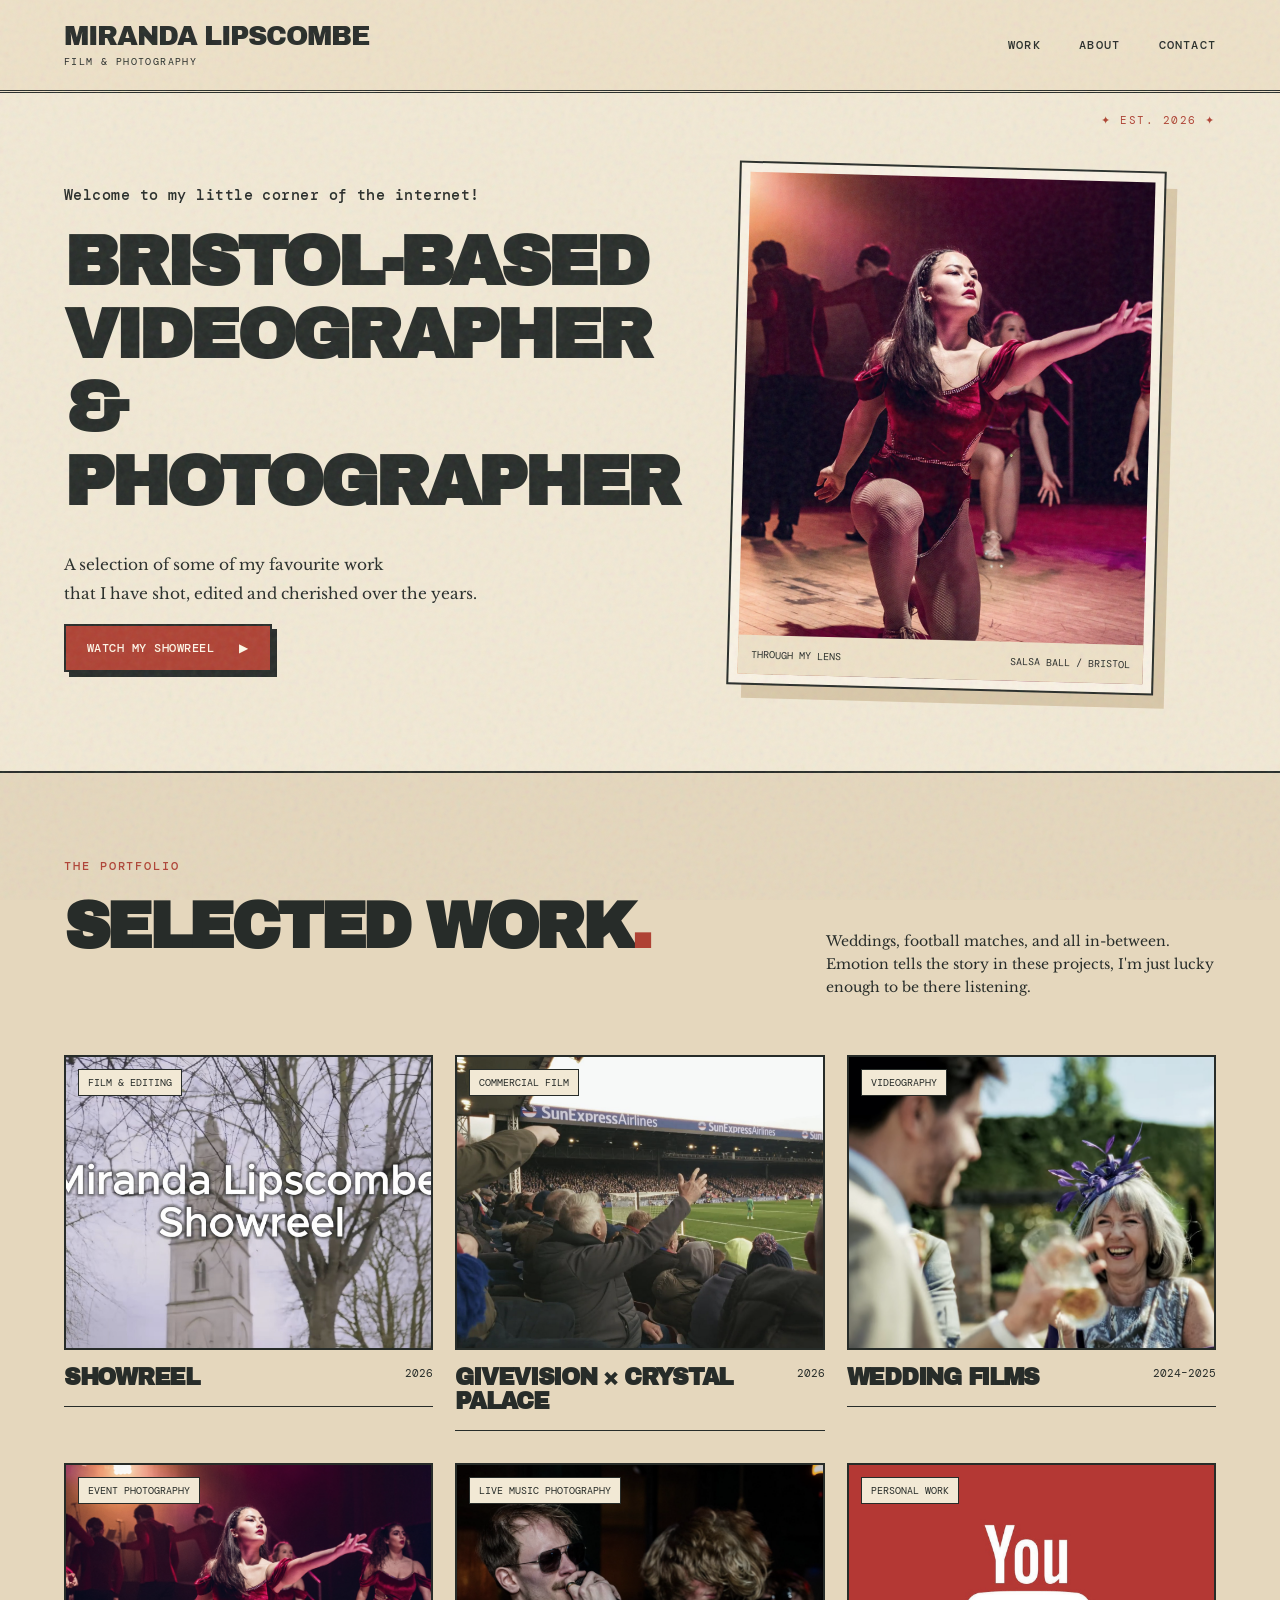
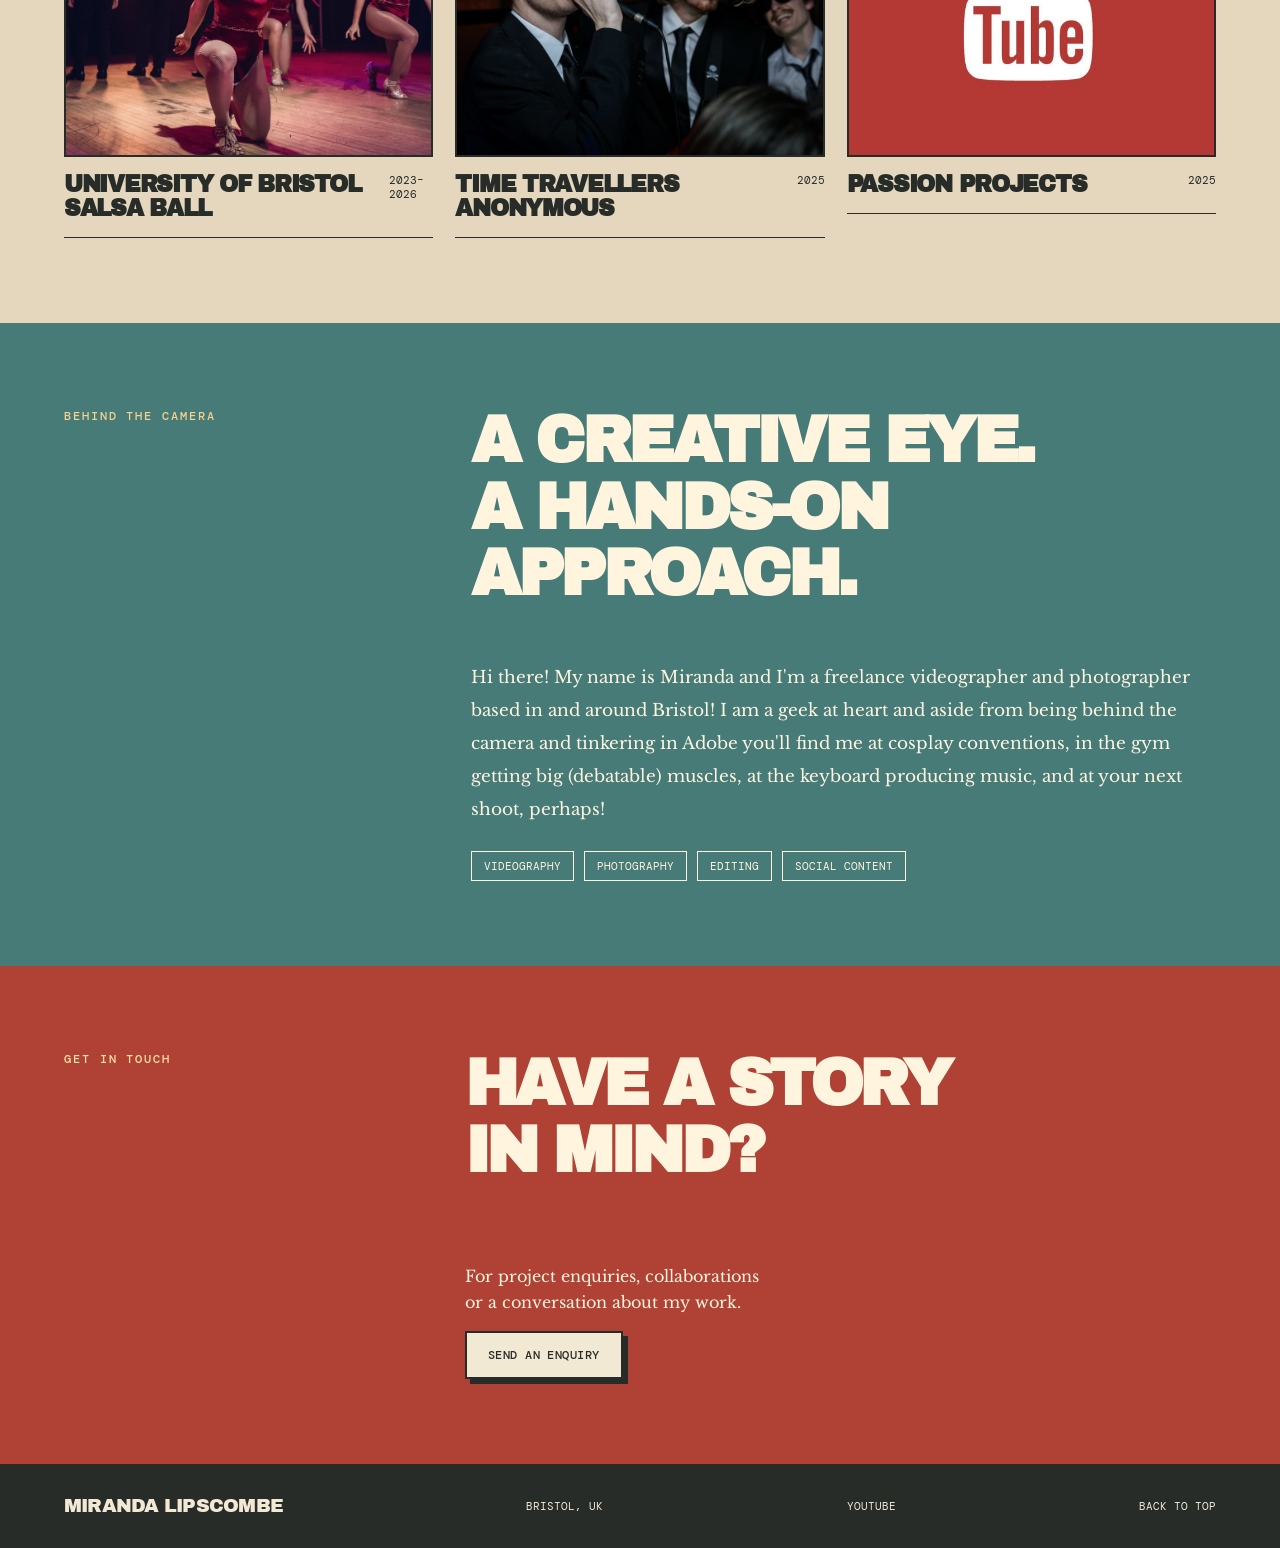
==== commit ef44aefa: "Add files via upload" ====
--- a/index.html
+++ b/index.html
@@ -1,5 +1,5 @@
-<!doctype html><html lang="en"><head><meta charset="utf-8"><meta name="viewport" content="width=device-width,initial-scale=1"><title>Film &amp; Photography | Miranda Lipscombe</title><meta name="description" content="Film, photography and creative projects by Bristol-based videographer and photographer Miranda Lipscombe."><link rel="icon" href="./favicon.svg?v=bright1" type="image/svg+xml"><link rel="stylesheet" href="./style.css?v=bright-redesign1"></head><body id="top"><header><a class="brand" href="./">Miranda Lipscombe<span>Film & photography</span></a><nav aria-label="Main navigation"><a href="./#work">Work</a><a href="./#about">About</a><a href="./#contact">Contact</a></nav></header><main><section class="hero"><a class="hero-image" href="./salsa-balls-20232425/"><img src="./assets/home-3.jpg" alt="Dancers at the University of Bristol Salsa Ball"><div class="hero-caption"><span>Through my lens</span><span>Salsa Ball / Bristol</span></div></a><div class="hero-copy"><p class="eyebrow"></p><h1>Welcome to my little corner of the internet!<br><em>Bristol-based videographer & photographer</h1><div class="hero-bottom"><p>A selection of some of my favourite work<br>that I have shot, edited and loved over the years.</p><a class="button" href="./k/">Watch my showreel <span class="play" aria-hidden="true">▶</span></a></div></div></section><section id="social-videos" class="social-videos section"><div class="section-heading"><div><p class="eyebrow">Made for the feed</p><h2>Social media videos<span class="accent">.</span></h2></div><button class="social-scroll-toggle" type="button" aria-pressed="false">Pause scrolling</button></div><div class="social-viewport" tabindex="0" aria-label="Social videos. Hover or focus to pause scrolling."><div class="social-track"><article class="social-card"><iframe id="short-0-0" data-youtube="c5osAR7WJ6A" title="Social media video 1" allow="autoplay; encrypted-media; fullscreen; picture-in-picture" referrerpolicy="strict-origin-when-cross-origin" allowfullscreen src="https://www.youtube.com/embed/c5osAR7WJ6A?autoplay=1&amp;mute=1&amp;loop=1&amp;playlist=c5osAR7WJ6A&amp;playsinline=1&amp;controls=1&amp;rel=0&amp;enablejsapi=1"></iframe><a href="https://www.youtube.com/shorts/c5osAR7WJ6A" target="_blank" rel="noopener">Watch on YouTube</a></article><article class="social-card"><iframe id="short-0-1" data-youtube="pi2t-b0YwrI" title="Social media video 2" allow="autoplay; encrypted-media; fullscreen; picture-in-picture" referrerpolicy="strict-origin-when-cross-origin" allowfullscreen src="https://www.youtube.com/embed/pi2t-b0YwrI?autoplay=1&amp;mute=1&amp;loop=1&amp;playlist=pi2t-b0YwrI&amp;playsinline=1&amp;controls=1&amp;rel=0&amp;enablejsapi=1"></iframe><a href="https://www.youtube.com/shorts/pi2t-b0YwrI" target="_blank" rel="noopener">Watch on YouTube</a></article><article class="social-card"><iframe id="short-0-2" data-youtube="TKjrNP-_wTQ" title="Social media video 3" allow="autoplay; encrypted-media; fullscreen; picture-in-picture" referrerpolicy="strict-origin-when-cross-origin" allowfullscreen src="https://www.youtube.com/embed/TKjrNP-_wTQ?autoplay=1&amp;mute=1&amp;loop=1&amp;playlist=TKjrNP-_wTQ&amp;playsinline=1&amp;controls=1&amp;rel=0&amp;enablejsapi=1"></iframe><a href="https://www.youtube.com/shorts/TKjrNP-_wTQ" target="_blank" rel="noopener">Watch on YouTube</a></article><article class="social-card"><iframe id="replacement-short-1" data-youtube="Onh4ImXcsAQ" src="https://www.youtube.com/embed/Onh4ImXcsAQ?autoplay=1&amp;mute=1&amp;loop=1&amp;playlist=Onh4ImXcsAQ&amp;playsinline=1&amp;controls=1&amp;rel=0&amp;enablejsapi=1" title="Social media YouTube Short" allow="autoplay; encrypted-media; fullscreen; picture-in-picture" referrerpolicy="strict-origin-when-cross-origin" allowfullscreen></iframe><a href="https://www.youtube.com/shorts/Onh4ImXcsAQ" target="_blank" rel="noopener">Watch on YouTube</a></article><article class="social-card"><iframe class="tiktok-player" src="https://www.tiktok.com/player/v1/7644340119045934358?autoplay=1&amp;muted=1&amp;loop=1&amp;controls=1&amp;volume_control=0&amp;description=0&amp;music_info=0" title="Second TikTok social media video" allow="autoplay; fullscreen" referrerpolicy="strict-origin-when-cross-origin" allowfullscreen></iframe><a href="https://www.tiktok.com/@chunglemeister/video/7644340119045934358" target="_blank" rel="noopener">Watch on TikTok</a></article><article class="social-card"><iframe id="short-1-0" data-youtube="c5osAR7WJ6A" title="Social media video 1" allow="autoplay; encrypted-media; fullscreen; picture-in-picture" referrerpolicy="strict-origin-when-cross-origin" allowfullscreen src="https://www.youtube.com/embed/c5osAR7WJ6A?autoplay=1&amp;mute=1&amp;loop=1&amp;playlist=c5osAR7WJ6A&amp;playsinline=1&amp;controls=1&amp;rel=0&amp;enablejsapi=1"></iframe><a href="https://www.youtube.com/shorts/c5osAR7WJ6A" target="_blank" rel="noopener">Watch on YouTube</a></article><article class="social-card"><iframe id="short-1-1" data-youtube="pi2t-b0YwrI" title="Social media video 2" allow="autoplay; encrypted-media; fullscreen; picture-in-picture" referrerpolicy="strict-origin-when-cross-origin" allowfullscreen src="https://www.youtube.com/embed/pi2t-b0YwrI?autoplay=1&amp;mute=1&amp;loop=1&amp;playlist=pi2t-b0YwrI&amp;playsinline=1&amp;controls=1&amp;rel=0&amp;enablejsapi=1"></iframe><a href="https://www.youtube.com/shorts/pi2t-b0YwrI" target="_blank" rel="noopener">Watch on YouTube</a></article><article class="social-card"><iframe id="short-1-2" data-youtube="TKjrNP-_wTQ" title="Social media video 3" allow="autoplay; encrypted-media; fullscreen; picture-in-picture" referrerpolicy="strict-origin-when-cross-origin" allowfullscreen src="https://www.youtube.com/embed/TKjrNP-_wTQ?autoplay=1&amp;mute=1&amp;loop=1&amp;playlist=TKjrNP-_wTQ&amp;playsinline=1&amp;controls=1&amp;rel=0&amp;enablejsapi=1"></iframe><a href="https://www.youtube.com/shorts/TKjrNP-_wTQ" target="_blank" rel="noopener">Watch on YouTube</a></article><article class="social-card"><iframe id="replacement-short-2" data-youtube="Onh4ImXcsAQ" src="https://www.youtube.com/embed/Onh4ImXcsAQ?autoplay=1&amp;mute=1&amp;loop=1&amp;playlist=Onh4ImXcsAQ&amp;playsinline=1&amp;controls=1&amp;rel=0&amp;enablejsapi=1" title="Social media YouTube Short" allow="autoplay; encrypted-media; fullscreen; picture-in-picture" referrerpolicy="strict-origin-when-cross-origin" allowfullscreen></iframe><a href="https://www.youtube.com/shorts/Onh4ImXcsAQ" target="_blank" rel="noopener">Watch on YouTube</a></article><article class="social-card"><iframe class="tiktok-player" src="https://www.tiktok.com/player/v1/7644340119045934358?autoplay=1&amp;muted=1&amp;loop=1&amp;controls=1&amp;volume_control=0&amp;description=0&amp;music_info=0" title="Second TikTok social media video" allow="autoplay; fullscreen" referrerpolicy="strict-origin-when-cross-origin" allowfullscreen></iframe><a href="https://www.tiktok.com/@chunglemeister/video/7644340119045934358" target="_blank" rel="noopener">Watch on TikTok</a></article></div></div><button class="social-play-all" type="button">Play all videos muted</button></section><section id="work" class="work section"><div class="section-heading"><div><p class="eyebrow">The portfolio</p><h2>Selected work<span class="accent">.</span></h2></div><p>Heartwarming stories, real celebrations<br>and creative exploration.</p></div><div class="project-grid"><a class="project-card" href="./k/"><div class="image-wrap"><span class="thumbnail-title" aria-hidden="true">Showreel</span><img src="./assets/showreel-cover.png" alt="Showreel" loading="lazy"><span class="project-tag">Film &amp; editing</span></div><div class="card-caption"><h3>Showreel</h3><span>2026</span></div></a><a class="project-card" href="./give-vision-crystal-palace-shoot/"><div class="image-wrap"><span class="thumbnail-title" aria-hidden="true">GiveVision × Crystal Palace</span><img src="./assets/givevision-cover.png" alt="GiveVision × Crystal Palace" loading="lazy"><span class="project-tag">Commercial film</span></div><div class="card-caption"><h3>GiveVision × Crystal Palace</h3><span>2026</span></div></a><a class="project-card" href="./weddings/"><div class="image-wrap"><span class="thumbnail-title" aria-hidden="true">Wedding films</span><img src="./assets/home-2.jpg" alt="Wedding films" loading="lazy"><span class="project-tag">Videography</span></div><div class="card-caption"><h3>Wedding films</h3><span>2024–2025</span></div></a><a class="project-card" href="./salsa-balls-20232425/"><div class="image-wrap"><span class="thumbnail-title" aria-hidden="true">University of Bristol Salsa Ball</span><img src="./assets/home-3.jpg" alt="University of Bristol Salsa Ball" loading="lazy"><span class="project-tag">Event photography</span></div><div class="card-caption"><h3>University of Bristol Salsa Ball</h3><span>2023–2026</span></div></a><a class="project-card" href="./time-travellers-anonymous-gigs/"><div class="image-wrap"><span class="thumbnail-title" aria-hidden="true">Time Travellers Anonymous</span><img src="./assets/home-4.jpg" alt="Time Travellers Anonymous" loading="lazy"><span class="project-tag">Live music photography</span></div><div class="card-caption"><h3>Time Travellers Anonymous</h3><span>2025</span></div></a><a class="project-card" href="./social-media/"><div class="image-wrap"><span class="thumbnail-title" aria-hidden="true">Passion projects</span><img src="./assets/home-5.jpg" alt="Passion projects" loading="lazy"><span class="project-tag">Personal work</span></div><div class="card-caption"><h3>Passion projects</h3><span>2025</span></div></a></div></section><section id="about" class="about section"><p class="eyebrow">Behind the camera</p><div><h2></h2><img class="about-portrait" src="./assets/miranda-portrait.jpg" alt="Miranda Lipscombe holding her Lumix camera" width="966" height="1500" loading="lazy"><p>I’m Miranda, a Bristol-based videographer, photographer and editor with a Film & Television degree from the University of Bristol.</p><p>My work takes me from weddings to dance floors and commercial shoots. I enjoy the full process: planning the shoot, finding the perfect moments and sculpting the final edit.</p><div class="disciplines"><span>Videography</span><span>Photography</span><span>Editing</span><span>Social content</span></div></div></section><section id="contact" class="contact section"><p class="eyebrow">Get in touch</p><h2>Have something <em>curious</em><br>in mind?</h2><div><p>For project enquiries, collaborations<br>or a conversation about my work (or whether pinapple belongs on pizza).</p><a class="button light" href="mailto: Mirandalipscombe@outlook.com" rel="noopener">Send an enquiry</a></div></section></main><footer><a class="brand" href="./">Miranda Lipscombe</a><span>Bristol, UK</span><a href="https://www.youtube.com/@mirandalipscombe2201" target="_blank" rel="noopener">YouTube</a><a href="#top">Back to top</a></footer><script src="./site.js?v=social3"></script></body></html>
-.hero h1,
-.hero h1 em {
-    color: #000000 !important;
-}
+<!doctype html><html lang="en"><head><meta charset="utf-8"><meta name="viewport" content="width=device-width,initial-scale=1"><title>Film &amp; Photography | Miranda Lipscombe</title><meta name="description" content="Film, photography and creative projects by Bristol-based videographer and photographer Miranda Lipscombe."><link rel="icon" href="./favicon.svg" type="image/svg+xml"><style>
+@import url('https://fonts.googleapis.com/css2?family=Archivo+Black&family=DM+Mono:wght@400;500&family=Libre+Baskerville:ital,wght@0,400;0,700;1,400&display=swap');
+:root{--paper:#f2e9d5;--ink:#272c29;--red:#af4234;--teal:#467b78;--gold:#c49a50}*{box-sizing:border-box}html{scroll-behavior:smooth}body{margin:0;background:var(--paper);color:var(--ink);font-family:'Libre Baskerville',Georgia,serif;line-height:1.65}body:after{content:"";position:fixed;inset:0;pointer-events:none;z-index:20;opacity:.18;background-image:url("data:image/svg+xml,%3Csvg viewBox='0 0 180 180' xmlns='http://www.w3.org/2000/svg'%3E%3Cfilter id='n'%3E%3CfeTurbulence type='fractalNoise' baseFrequency='.83' numOctaves='3' stitchTiles='stitch'/%3E%3C/filter%3E%3Crect width='100%25' height='100%25' filter='url(%23n)' opacity='.5'/%3E%3C/svg%3E")}a{color:inherit;text-decoration:none}img{display:block;width:100%;height:100%;object-fit:cover}header{display:flex;align-items:center;justify-content:space-between;gap:20px;padding:22px 5%;border-bottom:3px double var(--ink);background:#eee1c8}.brand{font-family:'Archivo Black',Impact,sans-serif;text-transform:uppercase;letter-spacing:-.04em;font-size:clamp(19px,2.1vw,29px);line-height:1.05}.brand span{display:block;font-family:'DM Mono',monospace;font-size:10px;letter-spacing:.14em;margin-top:7px}nav{display:flex;gap:clamp(12px,3vw,40px);font:500 12px 'DM Mono',monospace;text-transform:uppercase;letter-spacing:.1em}nav a:hover,footer a:hover{color:var(--red)}.hero{padding:65px 5% 72px;display:grid;grid-template-columns:1.12fr .88fr;gap:5%;align-items:center;min-height:680px;border-bottom:2px solid var(--ink);position:relative}.hero:before{content:'✦  EST. 2026  ✦';position:absolute;right:5%;top:20px;font:11px 'DM Mono',monospace;letter-spacing:.14em;color:var(--red)}.eyebrow{font:500 12px 'DM Mono',monospace;text-transform:uppercase;letter-spacing:.16em;color:var(--red);margin:0 0 20px}.welcome{font-size:clamp(12px,1.2vw,15px);text-transform:none;letter-spacing:.03em;color:var(--ink)}h1,h2,h3,p{margin-top:0}h1,h2,h3{font-family:'Archivo Black',Impact,sans-serif;text-transform:uppercase;line-height:1.04;letter-spacing:-.055em}h1{font-size:clamp(39px,5.5vw,90px);margin-bottom:32px;color:var(--ink)}h1 em{font-style:normal;color:var(--ink)}.hero-bottom p{font-size:clamp(13px,1.2vw,16px);line-height:1.9;max-width:530px}.button{display:inline-flex;align-items:center;gap:25px;padding:14px 21px;background:var(--red);border:2px solid var(--ink);box-shadow:5px 5px 0 var(--ink);color:#fff8e8;font:500 12px 'DM Mono',monospace;text-transform:uppercase;letter-spacing:.04em;transition:transform .2s,box-shadow .2s}.button:hover{transform:translate(3px,3px);box-shadow:2px 2px 0 var(--ink)}.hero-image{height:520px;position:relative;border:9px solid #f9f2e4;outline:2px solid var(--ink);transform:rotate(1.5deg);box-shadow:13px 15px 0 #d9c8a9}.hero-image img{filter:saturate(.76) contrast(1.07)}.hero-caption{position:absolute;bottom:0;left:0;right:0;display:flex;justify-content:space-between;gap:10px;background:#eee1c8;color:var(--ink);padding:13px;font:10px 'DM Mono',monospace;text-transform:uppercase}.section{padding:85px 5%}.section-heading{display:flex;justify-content:space-between;gap:35px;align-items:end;margin-bottom:42px}.section-heading p:last-child{max-width:390px;font-size:14px}.section h2{font-size:clamp(36px,5vw,70px)}.accent{color:var(--red)}.work{background:#e5d7bd}.project-grid{display:grid;grid-template-columns:repeat(3,1fr);gap:32px 22px}.project-card{min-width:0}.image-wrap{height:clamp(180px,23vw,300px);position:relative;overflow:hidden;border:2px solid var(--ink);background:var(--teal)}.image-wrap img{transition:transform .4s;filter:saturate(.8)}.project-card:hover img{transform:scale(1.045)}.project-tag{position:absolute;top:12px;left:12px;background:var(--paper);border:1px solid var(--ink);padding:6px 9px;font:10px 'DM Mono',monospace;text-transform:uppercase}.card-caption{display:flex;justify-content:space-between;gap:12px;padding:16px 0;border-bottom:1px solid var(--ink)}.card-caption h3{font-size:clamp(16px,1.8vw,24px);margin:0}.card-caption span{font:11px 'DM Mono',monospace}.about{display:grid;grid-template-columns:1fr 2fr;gap:35px;background:var(--teal);color:#fff5df}.about .eyebrow{color:#f5d18e}.about h2{max-width:800px}.about p:not(.eyebrow){max-width:720px;font-size:17px;line-height:1.95}.disciplines{display:flex;flex-wrap:wrap;gap:10px;margin-top:25px}.disciplines span{padding:7px 12px;border:1px solid #fff5df;font:11px 'DM Mono',monospace;text-transform:uppercase}.contact{background:var(--red);color:#fff5df;display:grid;grid-template-columns:1fr 2fr;gap:25px}.contact .eyebrow{color:#ffe1a5}.contact h2{grid-column:2}.contact>div{grid-column:2}.contact .button.light{background:var(--paper);color:var(--ink)}footer{background:var(--ink);color:var(--paper);padding:32px 5%;display:flex;align-items:center;justify-content:space-between;gap:20px;flex-wrap:wrap;font:11px 'DM Mono',monospace;text-transform:uppercase}footer .brand{font-size:19px}@media(max-width:850px){.hero{grid-template-columns:1fr;min-height:0}.hero-image{height:410px;max-width:600px}.project-grid{grid-template-columns:repeat(2,1fr)}.about,.contact{grid-template-columns:1fr}.contact h2,.contact>div{grid-column:1}.section-heading{display:block}.section-heading p:last-child{max-width:580px}}@media(max-width:560px){header{align-items:start;flex-direction:column}nav{gap:25px}.hero{padding-top:65px}.hero-image{height:300px}.project-grid{grid-template-columns:1fr}.section{padding:65px 5%}h1{font-size:clamp(34px,9vw,54px)}.hero-bottom p br{display:none}}
+
+</style></head><body id="top"><header><a class="brand" href="./">Miranda Lipscombe<span>Film & photography</span></a><nav aria-label="Main navigation"><a href="./#work">Work</a><a href="./#about">About</a><a href="./#contact">Contact</a></nav></header><main><section class="hero"><div class="hero-copy"><p class="eyebrow welcome">Welcome to my little corner of the internet!</p><h1>Bristol-based<br><em>videographer &amp;<br>photographer</em></h1><div class="hero-bottom"><p>A selection of some of my favourite work<br>that I have shot, edited and cherished over the years.</p><a class="button" href="./k/">Watch my showreel <span class="play" aria-hidden="true">▶</span></a></div></div><a class="hero-image" href="./salsa-balls-20232425/"><img src="./assets/home-3.jpg" alt="Dancers at the University of Bristol Salsa Ball"><div class="hero-caption"><span>Through my lens</span><span>Salsa Ball / Bristol</span></div></a></section><section id="work" class="work section"><div class="section-heading"><div><p class="eyebrow">The portfolio</p><h2>Selected work<span class="accent">.</span></h2></div><p>Weddings, football matches, and all in-between. Emotion tells the story in these projects, I'm just lucky enough to be there listening.</p></div><div class="project-grid"><a class="project-card" href="./k/"><div class="image-wrap"><img src="./assets/home-0.jpg" alt="Showreel" loading="lazy"><span class="project-tag">Film &amp; editing</span></div><div class="card-caption"><h3>Showreel</h3><span>2026</span></div></a><a class="project-card" href="./give-vision-crystal-palace-shoot/"><div class="image-wrap"><img src="./assets/home-1.jpg" alt="GiveVision × Crystal Palace" loading="lazy"><span class="project-tag">Commercial film</span></div><div class="card-caption"><h3>GiveVision × Crystal Palace</h3><span>2026</span></div></a><a class="project-card" href="./weddings/"><div class="image-wrap"><img src="./assets/home-2.jpg" alt="Wedding films" loading="lazy"><span class="project-tag">Videography</span></div><div class="card-caption"><h3>Wedding films</h3><span>2024–2025</span></div></a><a class="project-card" href="./salsa-balls-20232425/"><div class="image-wrap"><img src="./assets/home-3.jpg" alt="University of Bristol Salsa Ball" loading="lazy"><span class="project-tag">Event photography</span></div><div class="card-caption"><h3>University of Bristol Salsa Ball</h3><span>2023–2026</span></div></a><a class="project-card" href="./time-travellers-anonymous-gigs/"><div class="image-wrap"><img src="./assets/home-4.jpg" alt="Time Travellers Anonymous" loading="lazy"><span class="project-tag">Live music photography</span></div><div class="card-caption"><h3>Time Travellers Anonymous</h3><span>2025</span></div></a><a class="project-card" href="./social-media/"><div class="image-wrap"><img src="./assets/home-5.jpg" alt="Passion projects" loading="lazy"><span class="project-tag">Personal work</span></div><div class="card-caption"><h3>Passion projects</h3><span>2025</span></div></a></div></section><section id="about" class="about section"><p class="eyebrow">Behind the camera</p><div><h2>A creative eye.<br>A hands-on approach.</h2><p>Hi there! My name is Miranda and I'm a freelance videographer and photographer based in and around Bristol! I am a geek at heart and aside from being behind the camera and tinkering in Adobe you'll find me at cosplay conventions, in the gym getting big (debatable) muscles, at the keyboard producing music, and at your next shoot, perhaps!</p><div class="disciplines"><span>Videography</span><span>Photography</span><span>Editing</span><span>Social content</span></div></div></section><section id="contact" class="contact section"><p class="eyebrow">Get in touch</p><h2>Have a story<br>in mind?</h2><div><p>For project enquiries, collaborations<br>or a conversation about my work.</p><a class="button light" href="https://danirose77.myportfolio.com/contact" target="_blank" rel="noopener">Send an enquiry</a></div></section></main><footer><a class="brand" href="./">Miranda Lipscombe</a><span>Bristol, UK</span><a href="https://www.youtube.com/@mirandalipscombe2201" target="_blank" rel="noopener">YouTube</a><a href="#top">Back to top</a></footer><script src="./site.js"></script></body></html>
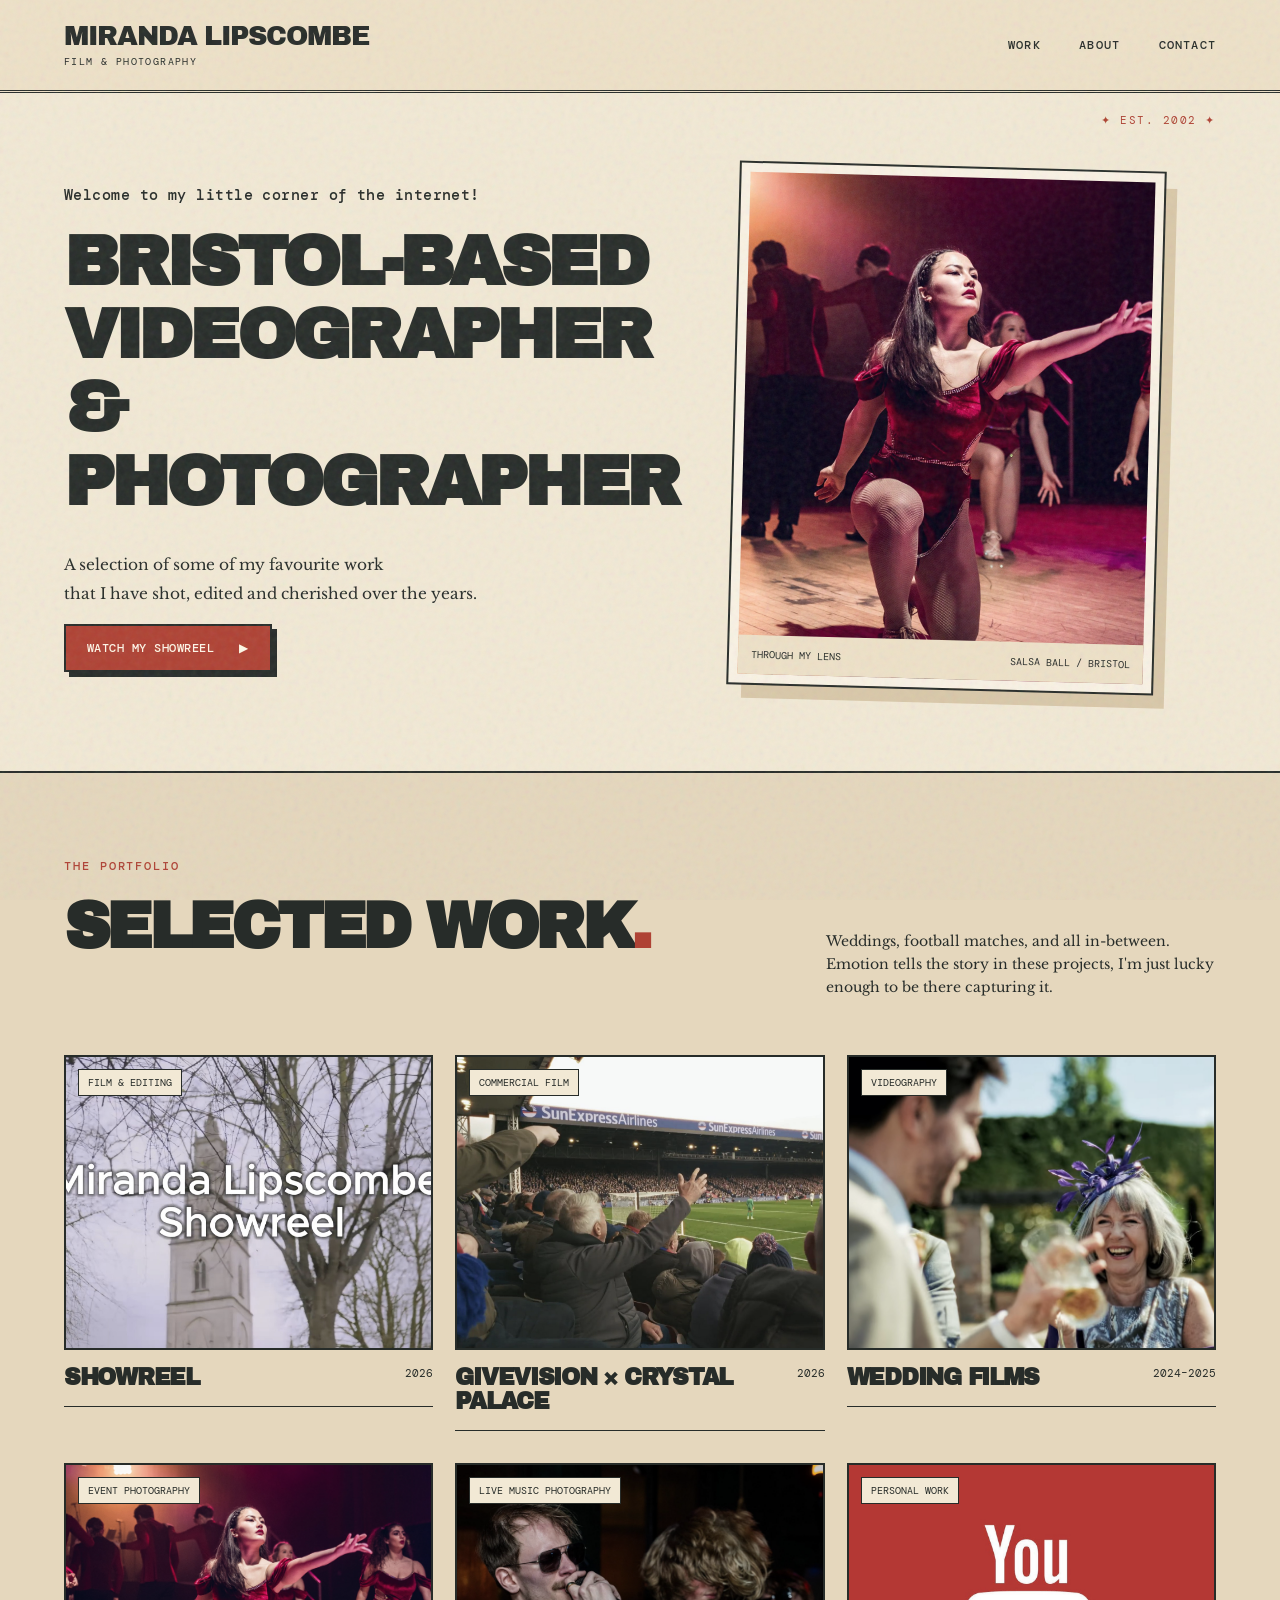
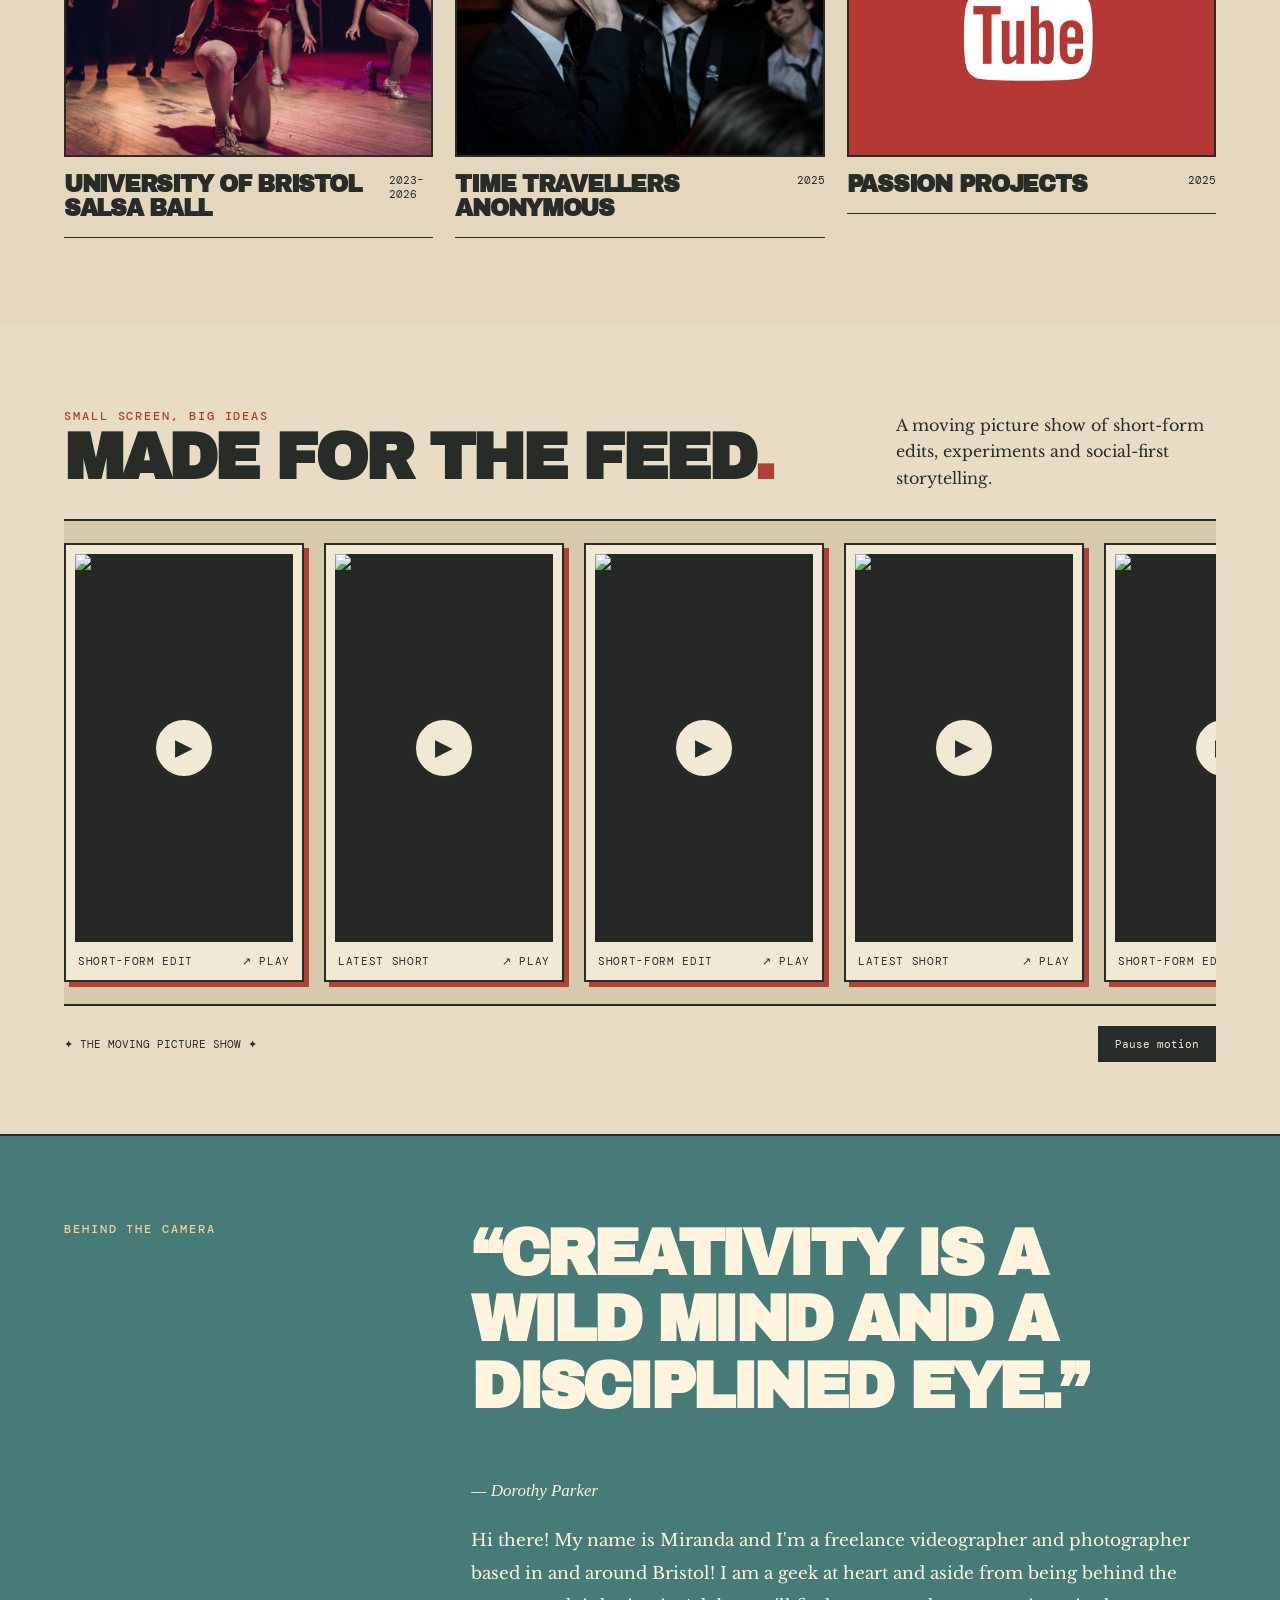
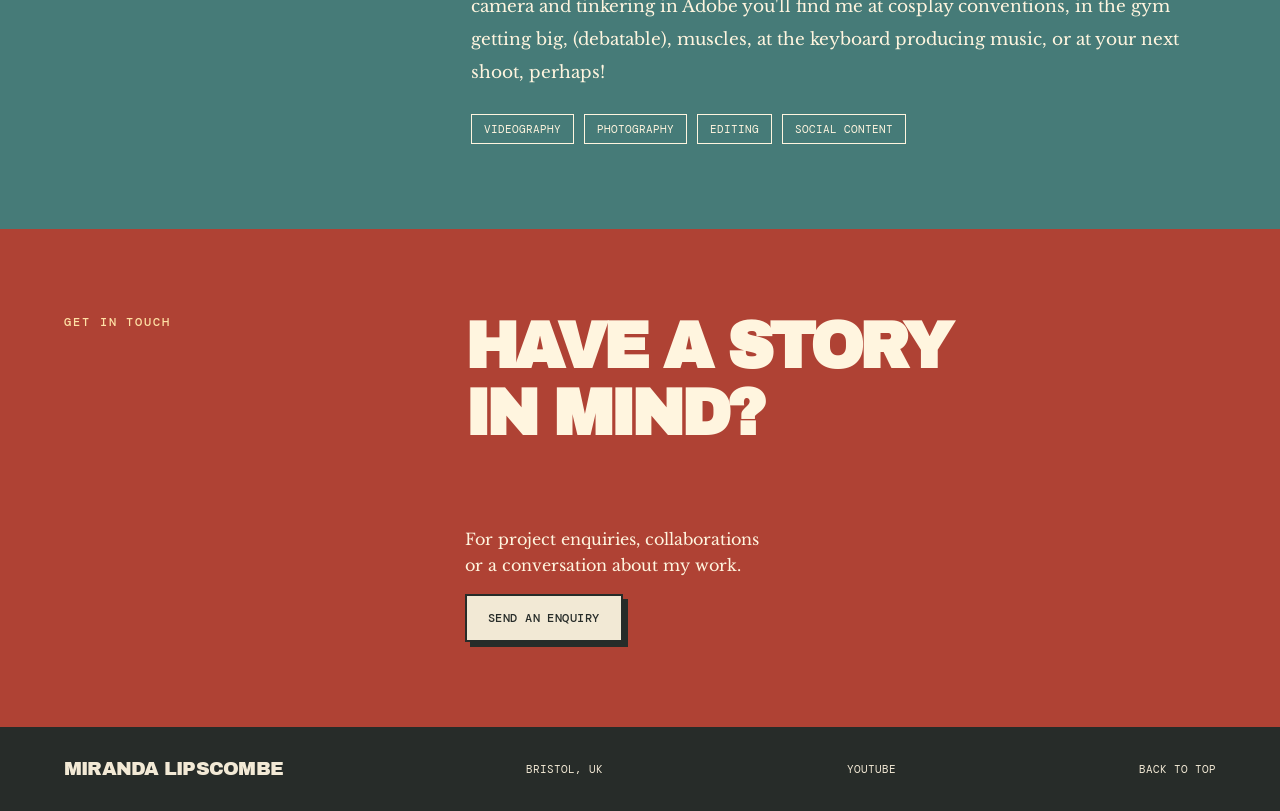
==== commit 8fce33c9: "Rename index (2).html to index.html" ====
--- a/index.html
+++ b/index.html
@@ -1,5 +1,57 @@
 <!doctype html><html lang="en"><head><meta charset="utf-8"><meta name="viewport" content="width=device-width,initial-scale=1"><title>Film &amp; Photography | Miranda Lipscombe</title><meta name="description" content="Film, photography and creative projects by Bristol-based videographer and photographer Miranda Lipscombe."><link rel="icon" href="./favicon.svg" type="image/svg+xml"><style>
 @import url('https://fonts.googleapis.com/css2?family=Archivo+Black&family=DM+Mono:wght@400;500&family=Libre+Baskerville:ital,wght@0,400;0,700;1,400&display=swap');
-:root{--paper:#f2e9d5;--ink:#272c29;--red:#af4234;--teal:#467b78;--gold:#c49a50}*{box-sizing:border-box}html{scroll-behavior:smooth}body{margin:0;background:var(--paper);color:var(--ink);font-family:'Libre Baskerville',Georgia,serif;line-height:1.65}body:after{content:"";position:fixed;inset:0;pointer-events:none;z-index:20;opacity:.18;background-image:url("data:image/svg+xml,%3Csvg viewBox='0 0 180 180' xmlns='http://www.w3.org/2000/svg'%3E%3Cfilter id='n'%3E%3CfeTurbulence type='fractalNoise' baseFrequency='.83' numOctaves='3' stitchTiles='stitch'/%3E%3C/filter%3E%3Crect width='100%25' height='100%25' filter='url(%23n)' opacity='.5'/%3E%3C/svg%3E")}a{color:inherit;text-decoration:none}img{display:block;width:100%;height:100%;object-fit:cover}header{display:flex;align-items:center;justify-content:space-between;gap:20px;padding:22px 5%;border-bottom:3px double var(--ink);background:#eee1c8}.brand{font-family:'Archivo Black',Impact,sans-serif;text-transform:uppercase;letter-spacing:-.04em;font-size:clamp(19px,2.1vw,29px);line-height:1.05}.brand span{display:block;font-family:'DM Mono',monospace;font-size:10px;letter-spacing:.14em;margin-top:7px}nav{display:flex;gap:clamp(12px,3vw,40px);font:500 12px 'DM Mono',monospace;text-transform:uppercase;letter-spacing:.1em}nav a:hover,footer a:hover{color:var(--red)}.hero{padding:65px 5% 72px;display:grid;grid-template-columns:1.12fr .88fr;gap:5%;align-items:center;min-height:680px;border-bottom:2px solid var(--ink);position:relative}.hero:before{content:'✦  EST. 2026  ✦';position:absolute;right:5%;top:20px;font:11px 'DM Mono',monospace;letter-spacing:.14em;color:var(--red)}.eyebrow{font:500 12px 'DM Mono',monospace;text-transform:uppercase;letter-spacing:.16em;color:var(--red);margin:0 0 20px}.welcome{font-size:clamp(12px,1.2vw,15px);text-transform:none;letter-spacing:.03em;color:var(--ink)}h1,h2,h3,p{margin-top:0}h1,h2,h3{font-family:'Archivo Black',Impact,sans-serif;text-transform:uppercase;line-height:1.04;letter-spacing:-.055em}h1{font-size:clamp(39px,5.5vw,90px);margin-bottom:32px;color:var(--ink)}h1 em{font-style:normal;color:var(--ink)}.hero-bottom p{font-size:clamp(13px,1.2vw,16px);line-height:1.9;max-width:530px}.button{display:inline-flex;align-items:center;gap:25px;padding:14px 21px;background:var(--red);border:2px solid var(--ink);box-shadow:5px 5px 0 var(--ink);color:#fff8e8;font:500 12px 'DM Mono',monospace;text-transform:uppercase;letter-spacing:.04em;transition:transform .2s,box-shadow .2s}.button:hover{transform:translate(3px,3px);box-shadow:2px 2px 0 var(--ink)}.hero-image{height:520px;position:relative;border:9px solid #f9f2e4;outline:2px solid var(--ink);transform:rotate(1.5deg);box-shadow:13px 15px 0 #d9c8a9}.hero-image img{filter:saturate(.76) contrast(1.07)}.hero-caption{position:absolute;bottom:0;left:0;right:0;display:flex;justify-content:space-between;gap:10px;background:#eee1c8;color:var(--ink);padding:13px;font:10px 'DM Mono',monospace;text-transform:uppercase}.section{padding:85px 5%}.section-heading{display:flex;justify-content:space-between;gap:35px;align-items:end;margin-bottom:42px}.section-heading p:last-child{max-width:390px;font-size:14px}.section h2{font-size:clamp(36px,5vw,70px)}.accent{color:var(--red)}.work{background:#e5d7bd}.project-grid{display:grid;grid-template-columns:repeat(3,1fr);gap:32px 22px}.project-card{min-width:0}.image-wrap{height:clamp(180px,23vw,300px);position:relative;overflow:hidden;border:2px solid var(--ink);background:var(--teal)}.image-wrap img{transition:transform .4s;filter:saturate(.8)}.project-card:hover img{transform:scale(1.045)}.project-tag{position:absolute;top:12px;left:12px;background:var(--paper);border:1px solid var(--ink);padding:6px 9px;font:10px 'DM Mono',monospace;text-transform:uppercase}.card-caption{display:flex;justify-content:space-between;gap:12px;padding:16px 0;border-bottom:1px solid var(--ink)}.card-caption h3{font-size:clamp(16px,1.8vw,24px);margin:0}.card-caption span{font:11px 'DM Mono',monospace}.about{display:grid;grid-template-columns:1fr 2fr;gap:35px;background:var(--teal);color:#fff5df}.about .eyebrow{color:#f5d18e}.about h2{max-width:800px}.about p:not(.eyebrow){max-width:720px;font-size:17px;line-height:1.95}.disciplines{display:flex;flex-wrap:wrap;gap:10px;margin-top:25px}.disciplines span{padding:7px 12px;border:1px solid #fff5df;font:11px 'DM Mono',monospace;text-transform:uppercase}.contact{background:var(--red);color:#fff5df;display:grid;grid-template-columns:1fr 2fr;gap:25px}.contact .eyebrow{color:#ffe1a5}.contact h2{grid-column:2}.contact>div{grid-column:2}.contact .button.light{background:var(--paper);color:var(--ink)}footer{background:var(--ink);color:var(--paper);padding:32px 5%;display:flex;align-items:center;justify-content:space-between;gap:20px;flex-wrap:wrap;font:11px 'DM Mono',monospace;text-transform:uppercase}footer .brand{font-size:19px}@media(max-width:850px){.hero{grid-template-columns:1fr;min-height:0}.hero-image{height:410px;max-width:600px}.project-grid{grid-template-columns:repeat(2,1fr)}.about,.contact{grid-template-columns:1fr}.contact h2,.contact>div{grid-column:1}.section-heading{display:block}.section-heading p:last-child{max-width:580px}}@media(max-width:560px){header{align-items:start;flex-direction:column}nav{gap:25px}.hero{padding-top:65px}.hero-image{height:300px}.project-grid{grid-template-columns:1fr}.section{padding:65px 5%}h1{font-size:clamp(34px,9vw,54px)}.hero-bottom p br{display:none}}
+:root{--paper:#f2e9d5;--ink:#272c29;--red:#af4234;--teal:#467b78;--gold:#c49a50}*{box-sizing:border-box}html{scroll-behavior:smooth}body{margin:0;background:var(--paper);color:var(--ink);font-family:'Libre Baskerville',Georgia,serif;line-height:1.65}body:after{content:"";position:fixed;inset:0;pointer-events:none;z-index:20;opacity:.18;background-image:url("data:image/svg+xml,%3Csvg viewBox='0 0 180 180' xmlns='http://www.w3.org/2000/svg'%3E%3Cfilter id='n'%3E%3CfeTurbulence type='fractalNoise' baseFrequency='.83' numOctaves='3' stitchTiles='stitch'/%3E%3C/filter%3E%3Crect width='100%25' height='100%25' filter='url(%23n)' opacity='.5'/%3E%3C/svg%3E")}a{color:inherit;text-decoration:none}img{display:block;width:100%;height:100%;object-fit:cover}header{display:flex;align-items:center;justify-content:space-between;gap:20px;padding:22px 5%;border-bottom:3px double var(--ink);background:#eee1c8}.brand{font-family:'Archivo Black',Impact,sans-serif;text-transform:uppercase;letter-spacing:-.04em;font-size:clamp(19px,2.1vw,29px);line-height:1.05}.brand span{display:block;font-family:'DM Mono',monospace;font-size:10px;letter-spacing:.14em;margin-top:7px}nav{display:flex;gap:clamp(12px,3vw,40px);font:500 12px 'DM Mono',monospace;text-transform:uppercase;letter-spacing:.1em}nav a:hover,footer a:hover{color:var(--red)}.hero{padding:65px 5% 72px;display:grid;grid-template-columns:1.12fr .88fr;gap:5%;align-items:center;min-height:680px;border-bottom:2px solid var(--ink);position:relative}.hero:before{content:'✦  EST. 2002  ✦';position:absolute;right:5%;top:20px;font:11px 'DM Mono',monospace;letter-spacing:.14em;color:var(--red)}.eyebrow{font:500 12px 'DM Mono',monospace;text-transform:uppercase;letter-spacing:.16em;color:var(--red);margin:0 0 20px}.welcome{font-size:clamp(12px,1.2vw,15px);text-transform:none;letter-spacing:.03em;color:var(--ink)}h1,h2,h3,p{margin-top:0}h1,h2,h3{font-family:'Archivo Black',Impact,sans-serif;text-transform:uppercase;line-height:1.04;letter-spacing:-.055em}h1{font-size:clamp(39px,5.5vw,90px);margin-bottom:32px;color:var(--ink)}h1 em{font-style:normal;color:var(--ink)}.hero-bottom p{font-size:clamp(13px,1.2vw,16px);line-height:1.9;max-width:530px}.button{display:inline-flex;align-items:center;gap:25px;padding:14px 21px;background:var(--red);border:2px solid var(--ink);box-shadow:5px 5px 0 var(--ink);color:#fff8e8;font:500 12px 'DM Mono',monospace;text-transform:uppercase;letter-spacing:.04em;transition:transform .2s,box-shadow .2s}.button:hover{transform:translate(3px,3px);box-shadow:2px 2px 0 var(--ink)}.hero-image{height:520px;position:relative;border:9px solid #f9f2e4;outline:2px solid var(--ink);transform:rotate(1.5deg);box-shadow:13px 15px 0 #d9c8a9}.hero-image img{filter:saturate(.76) contrast(1.07)}.hero-caption{position:absolute;bottom:0;left:0;right:0;display:flex;justify-content:space-between;gap:10px;background:#eee1c8;color:var(--ink);padding:13px;font:10px 'DM Mono',monospace;text-transform:uppercase}.section{padding:85px 5%}.section-heading{display:flex;justify-content:space-between;gap:35px;align-items:end;margin-bottom:42px}.section-heading p:last-child{max-width:390px;font-size:14px}.section h2{font-size:clamp(36px,5vw,70px)}.accent{color:var(--red)}.work{background:#e5d7bd}.project-grid{display:grid;grid-template-columns:repeat(3,1fr);gap:32px 22px}.project-card{min-width:0}.image-wrap{height:clamp(180px,23vw,300px);position:relative;overflow:hidden;border:2px solid var(--ink);background:var(--teal)}.image-wrap img{transition:transform .4s;filter:saturate(.8)}.project-card:hover img{transform:scale(1.045)}.project-tag{position:absolute;top:12px;left:12px;background:var(--paper);border:1px solid var(--ink);padding:6px 9px;font:10px 'DM Mono',monospace;text-transform:uppercase}.card-caption{display:flex;justify-content:space-between;gap:12px;padding:16px 0;border-bottom:1px solid var(--ink)}.card-caption h3{font-size:clamp(16px,1.8vw,24px);margin:0}.card-caption span{font:11px 'DM Mono',monospace}.about{display:grid;grid-template-columns:1fr 2fr;gap:35px;background:var(--teal);color:#fff5df}.about .eyebrow{color:#f5d18e}.about h2{max-width:800px}.about p:not(.eyebrow){max-width:720px;font-size:17px;line-height:1.95}.disciplines{display:flex;flex-wrap:wrap;gap:10px;margin-top:25px}.disciplines span{padding:7px 12px;border:1px solid #fff5df;font:11px 'DM Mono',monospace;text-transform:uppercase}.contact{background:var(--red);color:#fff5df;display:grid;grid-template-columns:1fr 2fr;gap:25px}.contact .eyebrow{color:#ffe1a5}.contact h2{grid-column:2}.contact>div{grid-column:2}.contact .button.light{background:var(--paper);color:var(--ink)}footer{background:var(--ink);color:var(--paper);padding:32px 5%;display:flex;align-items:center;justify-content:space-between;gap:20px;flex-wrap:wrap;font:11px 'DM Mono',monospace;text-transform:uppercase}footer .brand{font-size:19px}@media(max-width:850px){.hero{grid-template-columns:1fr;min-height:0}.hero-image{height:410px;max-width:600px}.project-grid{grid-template-columns:repeat(2,1fr)}.about,.contact{grid-template-columns:1fr}.contact h2,.contact>div{grid-column:1}.section-heading{display:block}.section-heading p:last-child{max-width:580px}}@media(max-width:560px){header{align-items:start;flex-direction:column}nav{gap:25px}.hero{padding-top:65px}.hero-image{height:300px}.project-grid{grid-template-columns:1fr}.section{padding:65px 5%}h1{font-size:clamp(34px,9vw,54px)}.hero-bottom p br{display:none}}
 
-</style></head><body id="top"><header><a class="brand" href="./">Miranda Lipscombe<span>Film & photography</span></a><nav aria-label="Main navigation"><a href="./#work">Work</a><a href="./#about">About</a><a href="./#contact">Contact</a></nav></header><main><section class="hero"><div class="hero-copy"><p class="eyebrow welcome">Welcome to my little corner of the internet!</p><h1>Bristol-based<br><em>videographer &amp;<br>photographer</em></h1><div class="hero-bottom"><p>A selection of some of my favourite work<br>that I have shot, edited and cherished over the years.</p><a class="button" href="./k/">Watch my showreel <span class="play" aria-hidden="true">▶</span></a></div></div><a class="hero-image" href="./salsa-balls-20232425/"><img src="./assets/home-3.jpg" alt="Dancers at the University of Bristol Salsa Ball"><div class="hero-caption"><span>Through my lens</span><span>Salsa Ball / Bristol</span></div></a></section><section id="work" class="work section"><div class="section-heading"><div><p class="eyebrow">The portfolio</p><h2>Selected work<span class="accent">.</span></h2></div><p>Weddings, football matches, and all in-between. Emotion tells the story in these projects, I'm just lucky enough to be there listening.</p></div><div class="project-grid"><a class="project-card" href="./k/"><div class="image-wrap"><img src="./assets/home-0.jpg" alt="Showreel" loading="lazy"><span class="project-tag">Film &amp; editing</span></div><div class="card-caption"><h3>Showreel</h3><span>2026</span></div></a><a class="project-card" href="./give-vision-crystal-palace-shoot/"><div class="image-wrap"><img src="./assets/home-1.jpg" alt="GiveVision × Crystal Palace" loading="lazy"><span class="project-tag">Commercial film</span></div><div class="card-caption"><h3>GiveVision × Crystal Palace</h3><span>2026</span></div></a><a class="project-card" href="./weddings/"><div class="image-wrap"><img src="./assets/home-2.jpg" alt="Wedding films" loading="lazy"><span class="project-tag">Videography</span></div><div class="card-caption"><h3>Wedding films</h3><span>2024–2025</span></div></a><a class="project-card" href="./salsa-balls-20232425/"><div class="image-wrap"><img src="./assets/home-3.jpg" alt="University of Bristol Salsa Ball" loading="lazy"><span class="project-tag">Event photography</span></div><div class="card-caption"><h3>University of Bristol Salsa Ball</h3><span>2023–2026</span></div></a><a class="project-card" href="./time-travellers-anonymous-gigs/"><div class="image-wrap"><img src="./assets/home-4.jpg" alt="Time Travellers Anonymous" loading="lazy"><span class="project-tag">Live music photography</span></div><div class="card-caption"><h3>Time Travellers Anonymous</h3><span>2025</span></div></a><a class="project-card" href="./social-media/"><div class="image-wrap"><img src="./assets/home-5.jpg" alt="Passion projects" loading="lazy"><span class="project-tag">Personal work</span></div><div class="card-caption"><h3>Passion projects</h3><span>2025</span></div></a></div></section><section id="about" class="about section"><p class="eyebrow">Behind the camera</p><div><h2>A creative eye.<br>A hands-on approach.</h2><p>Hi there! My name is Miranda and I'm a freelance videographer and photographer based in and around Bristol! I am a geek at heart and aside from being behind the camera and tinkering in Adobe you'll find me at cosplay conventions, in the gym getting big (debatable) muscles, at the keyboard producing music, and at your next shoot, perhaps!</p><div class="disciplines"><span>Videography</span><span>Photography</span><span>Editing</span><span>Social content</span></div></div></section><section id="contact" class="contact section"><p class="eyebrow">Get in touch</p><h2>Have a story<br>in mind?</h2><div><p>For project enquiries, collaborations<br>or a conversation about my work.</p><a class="button light" href="https://danirose77.myportfolio.com/contact" target="_blank" rel="noopener">Send an enquiry</a></div></section></main><footer><a class="brand" href="./">Miranda Lipscombe</a><span>Bristol, UK</span><a href="https://www.youtube.com/@mirandalipscombe2201" target="_blank" rel="noopener">YouTube</a><a href="#top">Back to top</a></footer><script src="./site.js"></script></body></html>+
+/* Mid-century moving social video showcase */
+.feed{overflow:hidden;background:#e8dcc5;border-bottom:2px solid var(--ink);padding-bottom:72px}
+.feed-heading{display:flex;justify-content:space-between;gap:24px;align-items:end;margin-bottom:28px}
+.feed-heading h2{margin:0;font-family:'Archivo Black',Impact,sans-serif;text-transform:uppercase;line-height:1.05;font-size:clamp(34px,5vw,70px);letter-spacing:-.05em}
+.feed-heading p{max-width:320px;margin:0}
+.feed-window{overflow:hidden;border-top:2px solid var(--ink);border-bottom:2px solid var(--ink);padding:22px 0;background:#d7c9ac}
+.feed-track{display:flex;width:max-content;gap:20px;animation:feed-scroll 30s linear infinite}
+.feed-window:hover .feed-track,.feed-window:focus-within .feed-track{animation-play-state:paused}
+.feed-card{display:block;width:240px;flex:none;color:var(--ink);text-decoration:none;cursor:pointer;border:2px solid var(--ink);background:var(--paper);padding:9px;box-shadow:5px 5px 0 var(--red)}
+.feed-screen{position:relative;aspect-ratio:9/16;background:#262826;overflow:hidden}
+.feed-screen img{display:block;width:100%;height:100%;object-fit:cover;filter:saturate(.82) contrast(1.06)}
+.feed-play{position:absolute;top:50%;left:50%;transform:translate(-50%,-50%);display:grid;place-items:center;width:60px;height:60px;background:var(--paper);border:2px solid var(--ink);border-radius:50%;font-size:23px}
+.feed-card:hover .feed-play{background:var(--red);color:white}
+.feed-card .feed-label{display:flex;justify-content:space-between;gap:8px;font:11px 'DM Mono',monospace;text-transform:uppercase;letter-spacing:.06em;padding:12px 3px 3px}
+.feed-actions{display:flex;justify-content:space-between;align-items:center;gap:12px;margin-top:20px;font:11px 'DM Mono',monospace;text-transform:uppercase}
+.feed-actions button{background:var(--ink);color:var(--paper);border:0;padding:11px 17px;font:inherit;cursor:pointer}
+@keyframes feed-scroll{to{transform:translateX(-50%)}}
+.feed-dialog{border:3px solid var(--ink);background:var(--paper);padding:15px;max-width:min(440px,94vw);width:100%;box-shadow:9px 9px 0 var(--red)}
+.feed-dialog::backdrop{background:rgba(0,0,0,.8)}
+.feed-dialog iframe{display:block;width:min(320px,80vw);aspect-ratio:9/16;height:auto;border:0;margin:auto;background:#111}
+.feed-close{display:block;margin:0 0 12px auto;background:var(--ink);color:white;border:0;padding:8px 12px;cursor:pointer}
+@media(max-width:650px){.feed-heading{display:block}.feed-heading p{margin-top:12px}.feed-card{width:190px}.feed-track{gap:14px;animation-duration:25s}}
+@media(prefers-reduced-motion:reduce){.feed-track{animation:none}.feed-window{overflow-x:auto}}
+.quote-attribution { margin-top: .45rem; font-style: italic; font-size: 1rem; }
+</style></head><body id="top"><header><a class="brand" href="./">Miranda Lipscombe<span>Film & photography</span></a><nav aria-label="Main navigation"><a href="./#work">Work</a><a href="./#about">About</a><a href="./#contact">Contact</a></nav></header><main><section class="hero"><div class="hero-copy"><p class="eyebrow welcome">Welcome to my little corner of the internet!</p><h1>Bristol-based<br><em>videographer &amp;<br>photographer</em></h1><div class="hero-bottom"><p>A selection of some of my favourite work<br>that I have shot, edited and cherished over the years.</p><a class="button" href="./k/">Watch my showreel <span class="play" aria-hidden="true">▶</span></a></div></div><a class="hero-image" href="./salsa-balls-20232425/"><img src="./assets/home-3.jpg" alt="Dancers at the University of Bristol Salsa Ball"><div class="hero-caption"><span>Through my lens</span><span>Salsa Ball / Bristol</span></div></a></section><section id="work" class="work section"><div class="section-heading"><div><p class="eyebrow">The portfolio</p><h2>Selected work<span class="accent">.</span></h2></div><p>Weddings, football matches, and all in-between. Emotion tells the story in these projects, I'm just lucky enough to be there capturing it.</p></div><div class="project-grid"><a class="project-card" href="./k/"><div class="image-wrap"><img src="./assets/home-0.jpg" alt="Showreel" loading="lazy"><span class="project-tag">Film &amp; editing</span></div><div class="card-caption"><h3>Showreel</h3><span>2026</span></div></a><a class="project-card" href="./give-vision-crystal-palace-shoot/"><div class="image-wrap"><img src="./assets/home-1.jpg" alt="GiveVision × Crystal Palace" loading="lazy"><span class="project-tag">Commercial film</span></div><div class="card-caption"><h3>GiveVision × Crystal Palace</h3><span>2026</span></div></a><a class="project-card" href="./weddings/"><div class="image-wrap"><img src="./assets/home-2.jpg" alt="Wedding films" loading="lazy"><span class="project-tag">Videography</span></div><div class="card-caption"><h3>Wedding films</h3><span>2024–2025</span></div></a><a class="project-card" href="./salsa-balls-20232425/"><div class="image-wrap"><img src="./assets/home-3.jpg" alt="University of Bristol Salsa Ball" loading="lazy"><span class="project-tag">Event photography</span></div><div class="card-caption"><h3>University of Bristol Salsa Ball</h3><span>2023–2026</span></div></a><a class="project-card" href="./time-travellers-anonymous-gigs/"><div class="image-wrap"><img src="./assets/home-4.jpg" alt="Time Travellers Anonymous" loading="lazy"><span class="project-tag">Live music photography</span></div><div class="card-caption"><h3>Time Travellers Anonymous</h3><span>2025</span></div></a><a class="project-card" href="./social-media/"><div class="image-wrap"><img src="./assets/home-5.jpg" alt="Passion projects" loading="lazy"><span class="project-tag">Personal work</span></div><div class="card-caption"><h3>Passion projects</h3><span>2025</span></div></a></div></section><section id="feed" class="feed section" aria-label="Made for the Feed"><div class="feed-heading"><div><p class="eyebrow">Small screen, big ideas</p><h2>Made for the Feed<span class="accent">.</span></h2></div><p>A moving picture show of short-form edits, experiments and social-first storytelling.</p></div><div class="feed-window" aria-label="Moving social video gallery; hover or focus to pause"><div class="feed-track" id="feed-track"><!-- Video cards populated by the script below --></div></div><div class="feed-actions"><span>✦ The moving picture show ✦</span><button id="feed-toggle" type="button" aria-pressed="false">Pause motion</button></div></section><dialog class="feed-dialog" id="feed-dialog" aria-label="Watch social video"><button type="button" class="feed-close" id="feed-close">✕ Close</button><div id="feed-player"></div></dialog><section id="about" class="about section"><p class="eyebrow">Behind the camera</p><div><h2>“Creativity is a wild mind and a disciplined eye.”</h2><p class="quote-attribution">— Dorothy Parker</p><p>Hi there! My name is Miranda and I'm a freelance videographer and photographer based in and around Bristol! I am a geek at heart and aside from being behind the camera and tinkering in Adobe you'll find me at cosplay conventions, in the gym getting big, (debatable), muscles, at the keyboard producing music, or at your next shoot, perhaps!</p><div class="disciplines"><span>Videography</span><span>Photography</span><span>Editing</span><span>Social content</span></div></div></section><section id="contact" class="contact section"><p class="eyebrow">Get in touch</p><h2>Have a story<br>in mind?</h2><div><p>For project enquiries, collaborations<br>or a conversation about my work.</p><a class="button light" href="mailto:Mirandalipscombe@outlook.com">Send an enquiry</a></div></section></main><footer><a class="brand" href="./">Miranda Lipscombe</a><span>Bristol, UK</span><a href="https://www.youtube.com/@mirandalipscombe2201" target="_blank" rel="noopener">YouTube</a><a href="#top">Back to top</a></footer><script>
+(function(){
+  // Add further videos here as {id:'YOUTUBE_ID',title:'NAME'}.
+  const videos=[
+    {id:'Onh4ImXcsAQ',title:'Short-form edit'},
+    {id:'i7YbyK8oUR0',title:'Latest short'}
+  ];
+  const track=document.getElementById('feed-track');
+  const dialog=document.getElementById('feed-dialog');
+  const player=document.getElementById('feed-player');
+  const toggle=document.getElementById('feed-toggle');
+  function makeCard(video,duplicate){
+    const a=document.createElement('a');a.className='feed-card';
+    a.href='https://www.youtube.com/shorts/'+video.id;
+    a.setAttribute('aria-label','Play '+video.title);
+    a.innerHTML='<div class="feed-screen"><img loading="lazy" alt="'+video.title+' thumbnail" src="https://i.ytimg.com/vi/'+video.id+'/hqdefault.jpg"><span class="feed-play" aria-hidden="true">▶</span></div><div class="feed-label"><span>'+video.title+'</span><span>↗ PLAY</span></div>';
+    a.addEventListener('click',function(e){e.preventDefault();player.innerHTML='';const frame=document.createElement('iframe');frame.src='https://www.youtube-nocookie.com/embed/'+video.id+'?autoplay=1&rel=0';frame.title=video.title;frame.allow='accelerometer; autoplay; clipboard-write; encrypted-media; gyroscope; picture-in-picture; web-share';frame.allowFullscreen=true;player.appendChild(frame);dialog.showModal();});
+    return a;
+  }
+  // Repeat a whole set twice for a seamless marquee.
+  const set=[...videos,...videos,...videos];
+  [...set,...set].forEach((v,i)=>track.appendChild(makeCard(v,i>=set.length)));
+  document.getElementById('feed-close').addEventListener('click',()=>dialog.close());
+  dialog.addEventListener('close',()=>player.innerHTML='');
+  dialog.addEventListener('click',e=>{if(e.target===dialog)dialog.close()});
+  toggle.addEventListener('click',()=>{const paused=track.classList.toggle('paused');track.style.animationPlayState=paused?'paused':'running';toggle.textContent=paused?'Resume motion':'Pause motion';toggle.setAttribute('aria-pressed',String(paused));});
+})();
+</script><script src="./site.js"></script></body></html>
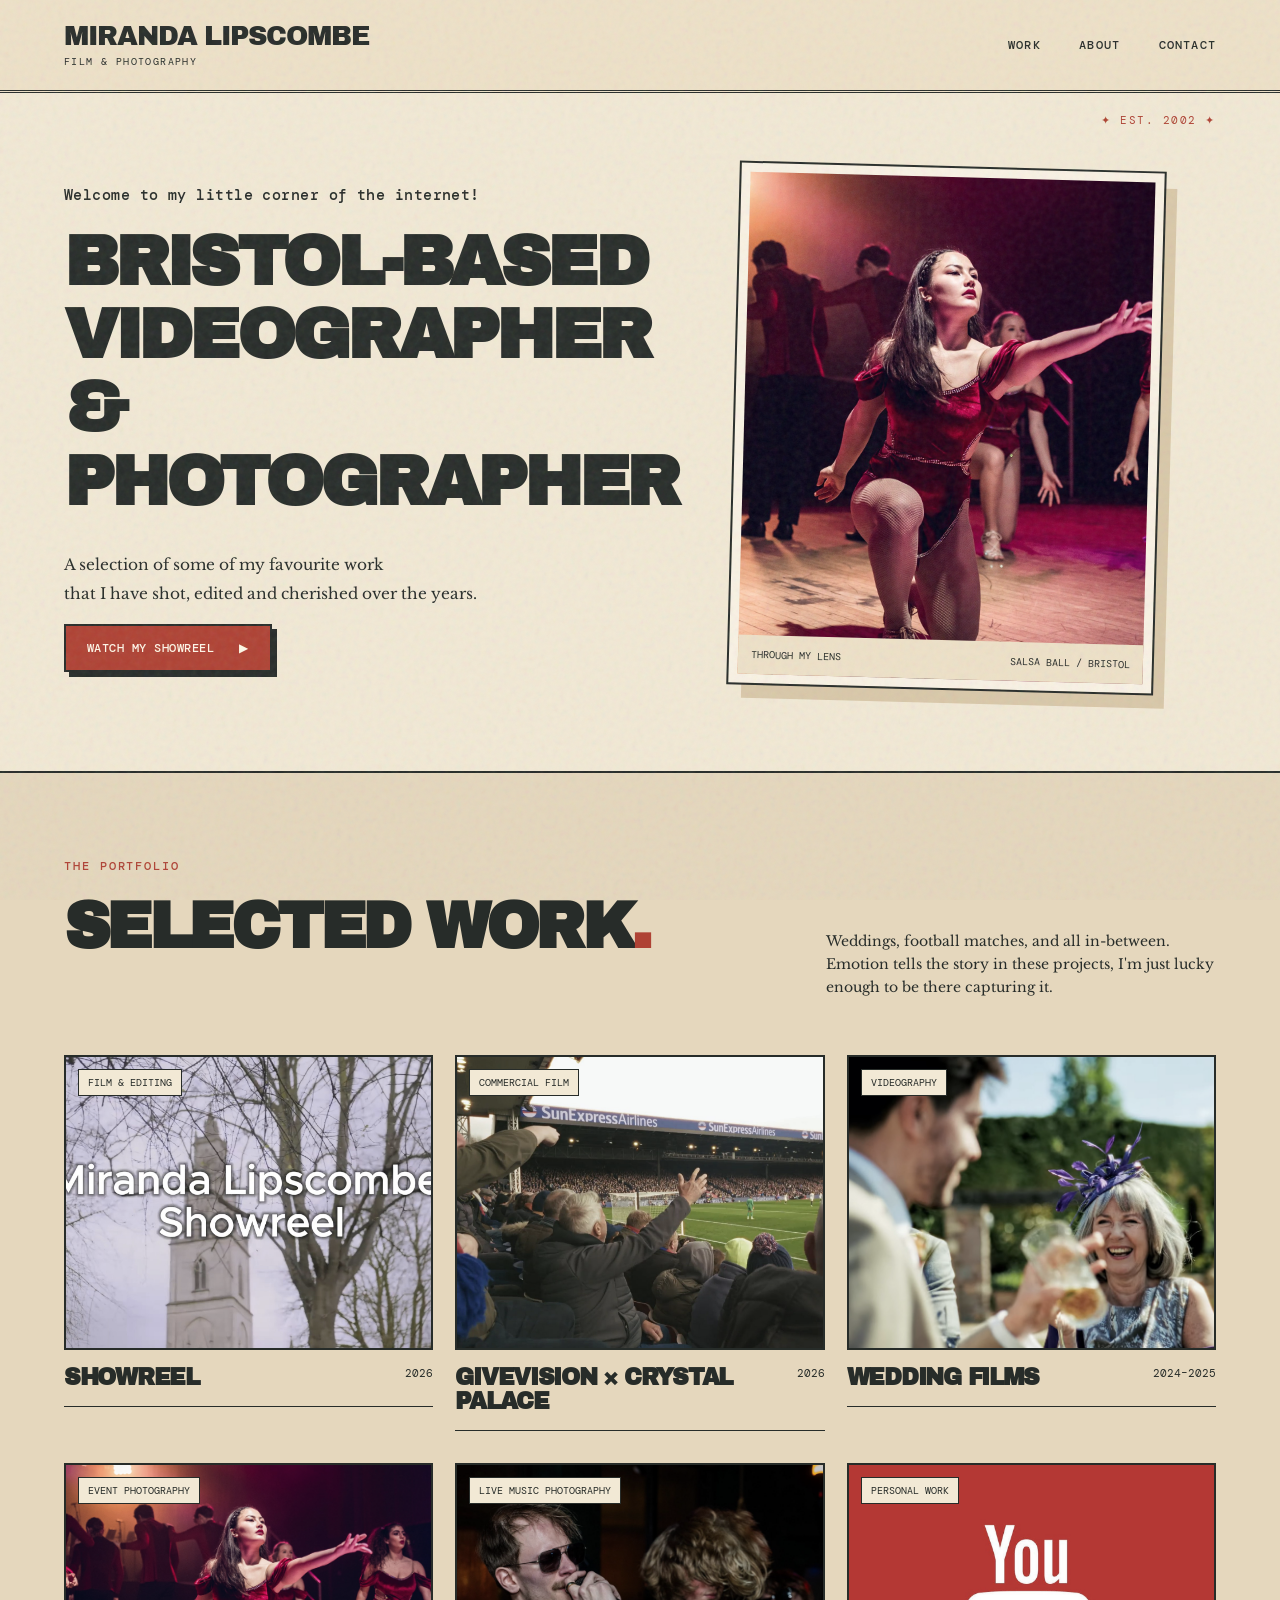
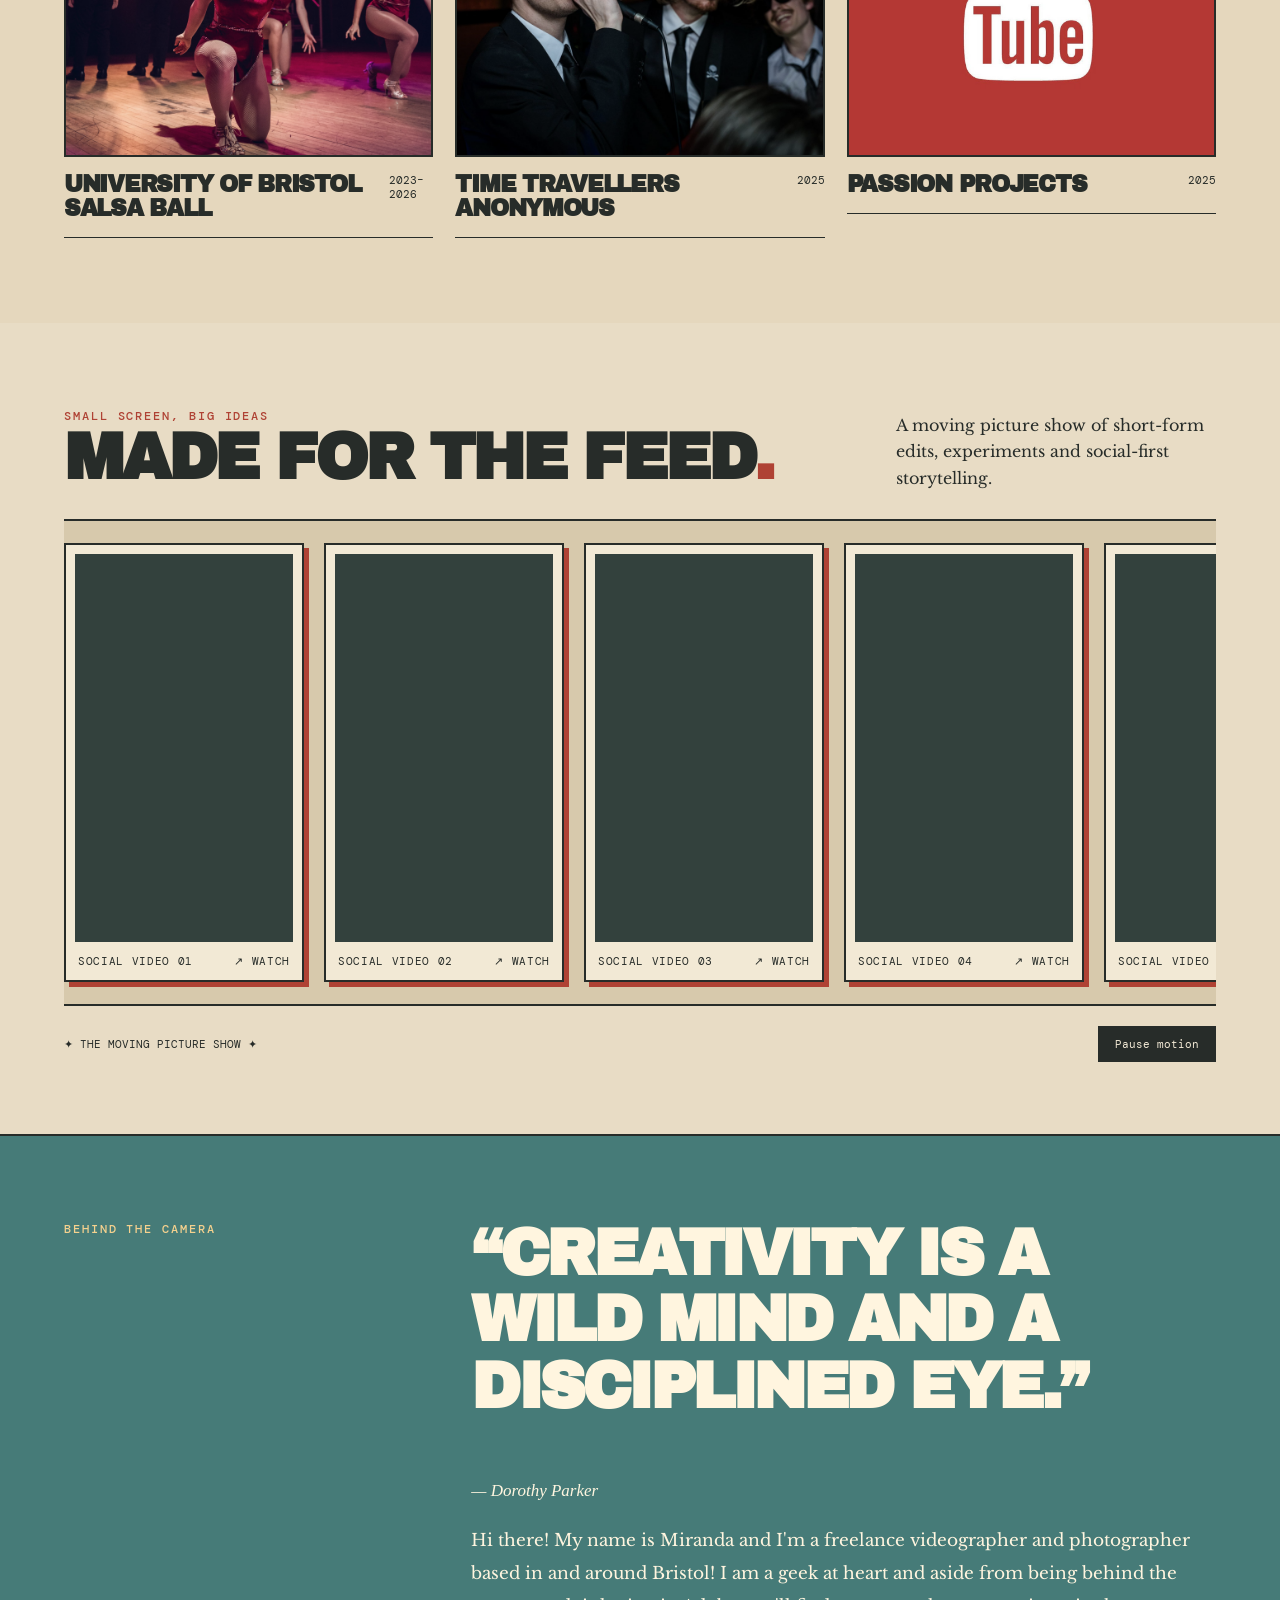
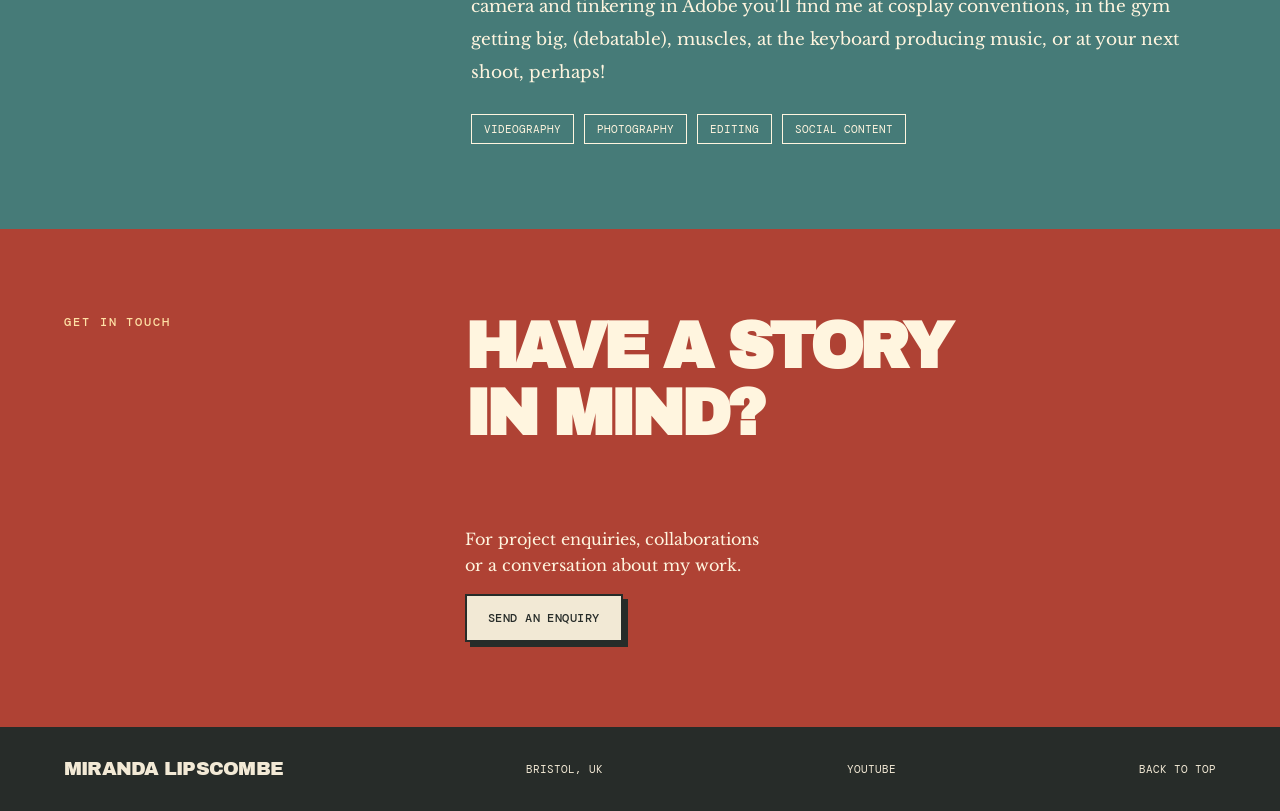
==== commit 2a116c0f: "Rename index (3).html to index.html" ====
--- a/index.html
+++ b/index.html
@@ -27,31 +27,86 @@
 @media(max-width:650px){.feed-heading{display:block}.feed-heading p{margin-top:12px}.feed-card{width:190px}.feed-track{gap:14px;animation-duration:25s}}
 @media(prefers-reduced-motion:reduce){.feed-track{animation:none}.feed-window{overflow-x:auto}}
 .quote-attribution { margin-top: .45rem; font-style: italic; font-size: 1rem; }
+
+/* Live moving video reels */
+.feed-track{gap:0;animation-duration:72s}
+.feed-group{display:flex;flex:none;gap:20px;padding-right:20px}
+.feed-screen iframe{position:absolute;inset:0;width:100%;height:100%;border:0;pointer-events:none;background:transparent;z-index:2}
+.feed-poster{position:absolute;inset:0;background-color:#33413d;background-position:center;background-size:cover;display:grid;place-items:center;color:#fff5df;font:20px 'DM Mono',monospace;letter-spacing:.1em}
+.feed-card{position:relative}
+.feed-card:focus-visible{outline:4px solid var(--red);outline-offset:4px}
+.feed-track.paused{animation-play-state:paused}
+@media(max-width:650px){.feed-group{gap:14px;padding-right:14px}.feed-track{animation-duration:65s}}
 </style></head><body id="top"><header><a class="brand" href="./">Miranda Lipscombe<span>Film & photography</span></a><nav aria-label="Main navigation"><a href="./#work">Work</a><a href="./#about">About</a><a href="./#contact">Contact</a></nav></header><main><section class="hero"><div class="hero-copy"><p class="eyebrow welcome">Welcome to my little corner of the internet!</p><h1>Bristol-based<br><em>videographer &amp;<br>photographer</em></h1><div class="hero-bottom"><p>A selection of some of my favourite work<br>that I have shot, edited and cherished over the years.</p><a class="button" href="./k/">Watch my showreel <span class="play" aria-hidden="true">▶</span></a></div></div><a class="hero-image" href="./salsa-balls-20232425/"><img src="./assets/home-3.jpg" alt="Dancers at the University of Bristol Salsa Ball"><div class="hero-caption"><span>Through my lens</span><span>Salsa Ball / Bristol</span></div></a></section><section id="work" class="work section"><div class="section-heading"><div><p class="eyebrow">The portfolio</p><h2>Selected work<span class="accent">.</span></h2></div><p>Weddings, football matches, and all in-between. Emotion tells the story in these projects, I'm just lucky enough to be there capturing it.</p></div><div class="project-grid"><a class="project-card" href="./k/"><div class="image-wrap"><img src="./assets/home-0.jpg" alt="Showreel" loading="lazy"><span class="project-tag">Film &amp; editing</span></div><div class="card-caption"><h3>Showreel</h3><span>2026</span></div></a><a class="project-card" href="./give-vision-crystal-palace-shoot/"><div class="image-wrap"><img src="./assets/home-1.jpg" alt="GiveVision × Crystal Palace" loading="lazy"><span class="project-tag">Commercial film</span></div><div class="card-caption"><h3>GiveVision × Crystal Palace</h3><span>2026</span></div></a><a class="project-card" href="./weddings/"><div class="image-wrap"><img src="./assets/home-2.jpg" alt="Wedding films" loading="lazy"><span class="project-tag">Videography</span></div><div class="card-caption"><h3>Wedding films</h3><span>2024–2025</span></div></a><a class="project-card" href="./salsa-balls-20232425/"><div class="image-wrap"><img src="./assets/home-3.jpg" alt="University of Bristol Salsa Ball" loading="lazy"><span class="project-tag">Event photography</span></div><div class="card-caption"><h3>University of Bristol Salsa Ball</h3><span>2023–2026</span></div></a><a class="project-card" href="./time-travellers-anonymous-gigs/"><div class="image-wrap"><img src="./assets/home-4.jpg" alt="Time Travellers Anonymous" loading="lazy"><span class="project-tag">Live music photography</span></div><div class="card-caption"><h3>Time Travellers Anonymous</h3><span>2025</span></div></a><a class="project-card" href="./social-media/"><div class="image-wrap"><img src="./assets/home-5.jpg" alt="Passion projects" loading="lazy"><span class="project-tag">Personal work</span></div><div class="card-caption"><h3>Passion projects</h3><span>2025</span></div></a></div></section><section id="feed" class="feed section" aria-label="Made for the Feed"><div class="feed-heading"><div><p class="eyebrow">Small screen, big ideas</p><h2>Made for the Feed<span class="accent">.</span></h2></div><p>A moving picture show of short-form edits, experiments and social-first storytelling.</p></div><div class="feed-window" aria-label="Moving social video gallery; hover or focus to pause"><div class="feed-track" id="feed-track"><!-- Video cards populated by the script below --></div></div><div class="feed-actions"><span>✦ The moving picture show ✦</span><button id="feed-toggle" type="button" aria-pressed="false">Pause motion</button></div></section><dialog class="feed-dialog" id="feed-dialog" aria-label="Watch social video"><button type="button" class="feed-close" id="feed-close">✕ Close</button><div id="feed-player"></div></dialog><section id="about" class="about section"><p class="eyebrow">Behind the camera</p><div><h2>“Creativity is a wild mind and a disciplined eye.”</h2><p class="quote-attribution">— Dorothy Parker</p><p>Hi there! My name is Miranda and I'm a freelance videographer and photographer based in and around Bristol! I am a geek at heart and aside from being behind the camera and tinkering in Adobe you'll find me at cosplay conventions, in the gym getting big, (debatable), muscles, at the keyboard producing music, or at your next shoot, perhaps!</p><div class="disciplines"><span>Videography</span><span>Photography</span><span>Editing</span><span>Social content</span></div></div></section><section id="contact" class="contact section"><p class="eyebrow">Get in touch</p><h2>Have a story<br>in mind?</h2><div><p>For project enquiries, collaborations<br>or a conversation about my work.</p><a class="button light" href="mailto:Mirandalipscombe@outlook.com">Send an enquiry</a></div></section></main><footer><a class="brand" href="./">Miranda Lipscombe</a><span>Bristol, UK</span><a href="https://www.youtube.com/@mirandalipscombe2201" target="_blank" rel="noopener">YouTube</a><a href="#top">Back to top</a></footer><script>
 (function(){
-  // Add further videos here as {id:'YOUTUBE_ID',title:'NAME'}.
-  const videos=[
-    {id:'Onh4ImXcsAQ',title:'Short-form edit'},
-    {id:'i7YbyK8oUR0',title:'Latest short'}
+  const videos = [
+    {type:'youtube',id:'i7YbyK8oUR0',title:'Social video 01'},
+    {type:'youtube',id:'Onh4ImXcsAQ',title:'Social video 02'},
+    {type:'youtube',id:'TKjrNP-_wTQ',title:'Social video 03'},
+    {type:'youtube',id:'pi2t-b0YwrI',title:'Social video 04'},
+    {type:'youtube',id:'c5osAR7WJ6A',title:'Social video 05'},
+    {type:'tiktok',id:'7644340119045934358',title:'Social video 06'}
   ];
   const track=document.getElementById('feed-track');
   const dialog=document.getElementById('feed-dialog');
   const player=document.getElementById('feed-player');
   const toggle=document.getElementById('feed-toggle');
-  function makeCard(video,duplicate){
+  const reduceMotion=window.matchMedia('(prefers-reduced-motion: reduce)').matches;
+  const frames=[];
+  function url(v){
+    if(v.type==='youtube')return 'https://www.youtube-nocookie.com/embed/'+v.id+'?autoplay=1&mute=1&loop=1&playlist='+v.id+'&playsinline=1&controls=0&rel=0';
+    return 'https://www.tiktok.com/player/v1/'+v.id+'?autoplay=1&muted=1&loop=1&controls=0';
+  }
+  function card(v){
     const a=document.createElement('a');a.className='feed-card';
-    a.href='https://www.youtube.com/shorts/'+video.id;
-    a.setAttribute('aria-label','Play '+video.title);
-    a.innerHTML='<div class="feed-screen"><img loading="lazy" alt="'+video.title+' thumbnail" src="https://i.ytimg.com/vi/'+video.id+'/hqdefault.jpg"><span class="feed-play" aria-hidden="true">▶</span></div><div class="feed-label"><span>'+video.title+'</span><span>↗ PLAY</span></div>';
-    a.addEventListener('click',function(e){e.preventDefault();player.innerHTML='';const frame=document.createElement('iframe');frame.src='https://www.youtube-nocookie.com/embed/'+video.id+'?autoplay=1&rel=0';frame.title=video.title;frame.allow='accelerometer; autoplay; clipboard-write; encrypted-media; gyroscope; picture-in-picture; web-share';frame.allowFullscreen=true;player.appendChild(frame);dialog.showModal();});
+    a.href=v.type==='youtube'?'https://www.youtube.com/shorts/'+v.id:'https://www.tiktok.com/@chunglemeister/video/'+v.id;
+    a.setAttribute('aria-label','Watch '+v.title);
+    const screen=document.createElement('div');screen.className='feed-screen';
+    const poster=document.createElement('div');poster.className='feed-poster';
+    if(v.type==='youtube')poster.style.backgroundImage='url(https://i.ytimg.com/vi/'+v.id+'/hqdefault.jpg)';
+    else poster.textContent='TIKTOK  ↗';
+    screen.appendChild(poster);
+    const frame=document.createElement('iframe');frame.title=v.title;frame.loading='lazy';
+    frame.allow='autoplay; encrypted-media; picture-in-picture; fullscreen';
+    frame.setAttribute('allowfullscreen','');frame.tabIndex=-1;
+    frame.dataset.src=url(v);screen.appendChild(frame);frames.push({frame,poster});
+    const label=document.createElement('div');label.className='feed-label';
+    const name=document.createElement('span');name.textContent=v.title;
+    const action=document.createElement('span');action.textContent='↗ WATCH';
+    label.append(name,action);a.append(screen,label);
+    a.addEventListener('click',e=>{
+      e.preventDefault();player.replaceChildren();
+      const full=document.createElement('iframe');full.title=v.title;
+      full.allow='autoplay; encrypted-media; picture-in-picture; fullscreen';
+      full.allowFullscreen=true;
+      full.src=v.type==='youtube'?'https://www.youtube-nocookie.com/embed/'+v.id+'?autoplay=1&rel=0':'https://www.tiktok.com/player/v1/'+v.id+'?autoplay=1';
+      player.appendChild(full);dialog.showModal();
+    });
     return a;
   }
-  // Repeat a whole set twice for a seamless marquee.
-  const set=[...videos,...videos,...videos];
-  [...set,...set].forEach((v,i)=>track.appendChild(makeCard(v,i>=set.length)));
+  // Two identical runs make one continuous loop without repeatedly showing just two clips.
+  for(let copy=0;copy<2;copy++){
+    const group=document.createElement('div');group.className='feed-group';
+    videos.forEach(v=>group.appendChild(card(v)));track.appendChild(group);
+  }
+  // Load moving players only while near the viewport, to avoid 12 simultaneous streams.
+  const observer=new IntersectionObserver(entries=>{
+    entries.forEach(entry=>{
+      const frame=entry.target;
+      if(entry.isIntersecting && !reduceMotion){
+        if(!frame.src)frame.src=frame.dataset.src;
+      }else if(frame.src){frame.removeAttribute('src');}
+    });
+  },{rootMargin:'180px 250px',threshold:0});
+  frames.forEach(({frame})=>observer.observe(frame));
   document.getElementById('feed-close').addEventListener('click',()=>dialog.close());
-  dialog.addEventListener('close',()=>player.innerHTML='');
+  dialog.addEventListener('close',()=>player.replaceChildren());
   dialog.addEventListener('click',e=>{if(e.target===dialog)dialog.close()});
-  toggle.addEventListener('click',()=>{const paused=track.classList.toggle('paused');track.style.animationPlayState=paused?'paused':'running';toggle.textContent=paused?'Resume motion':'Pause motion';toggle.setAttribute('aria-pressed',String(paused));});
+  toggle.addEventListener('click',()=>{
+    const paused=track.classList.toggle('paused');
+    track.style.animationPlayState=paused?'paused':'running';
+    toggle.textContent=paused?'Resume motion':'Pause motion';
+    toggle.setAttribute('aria-pressed',String(paused));
+  });
 })();
 </script><script src="./site.js"></script></body></html>
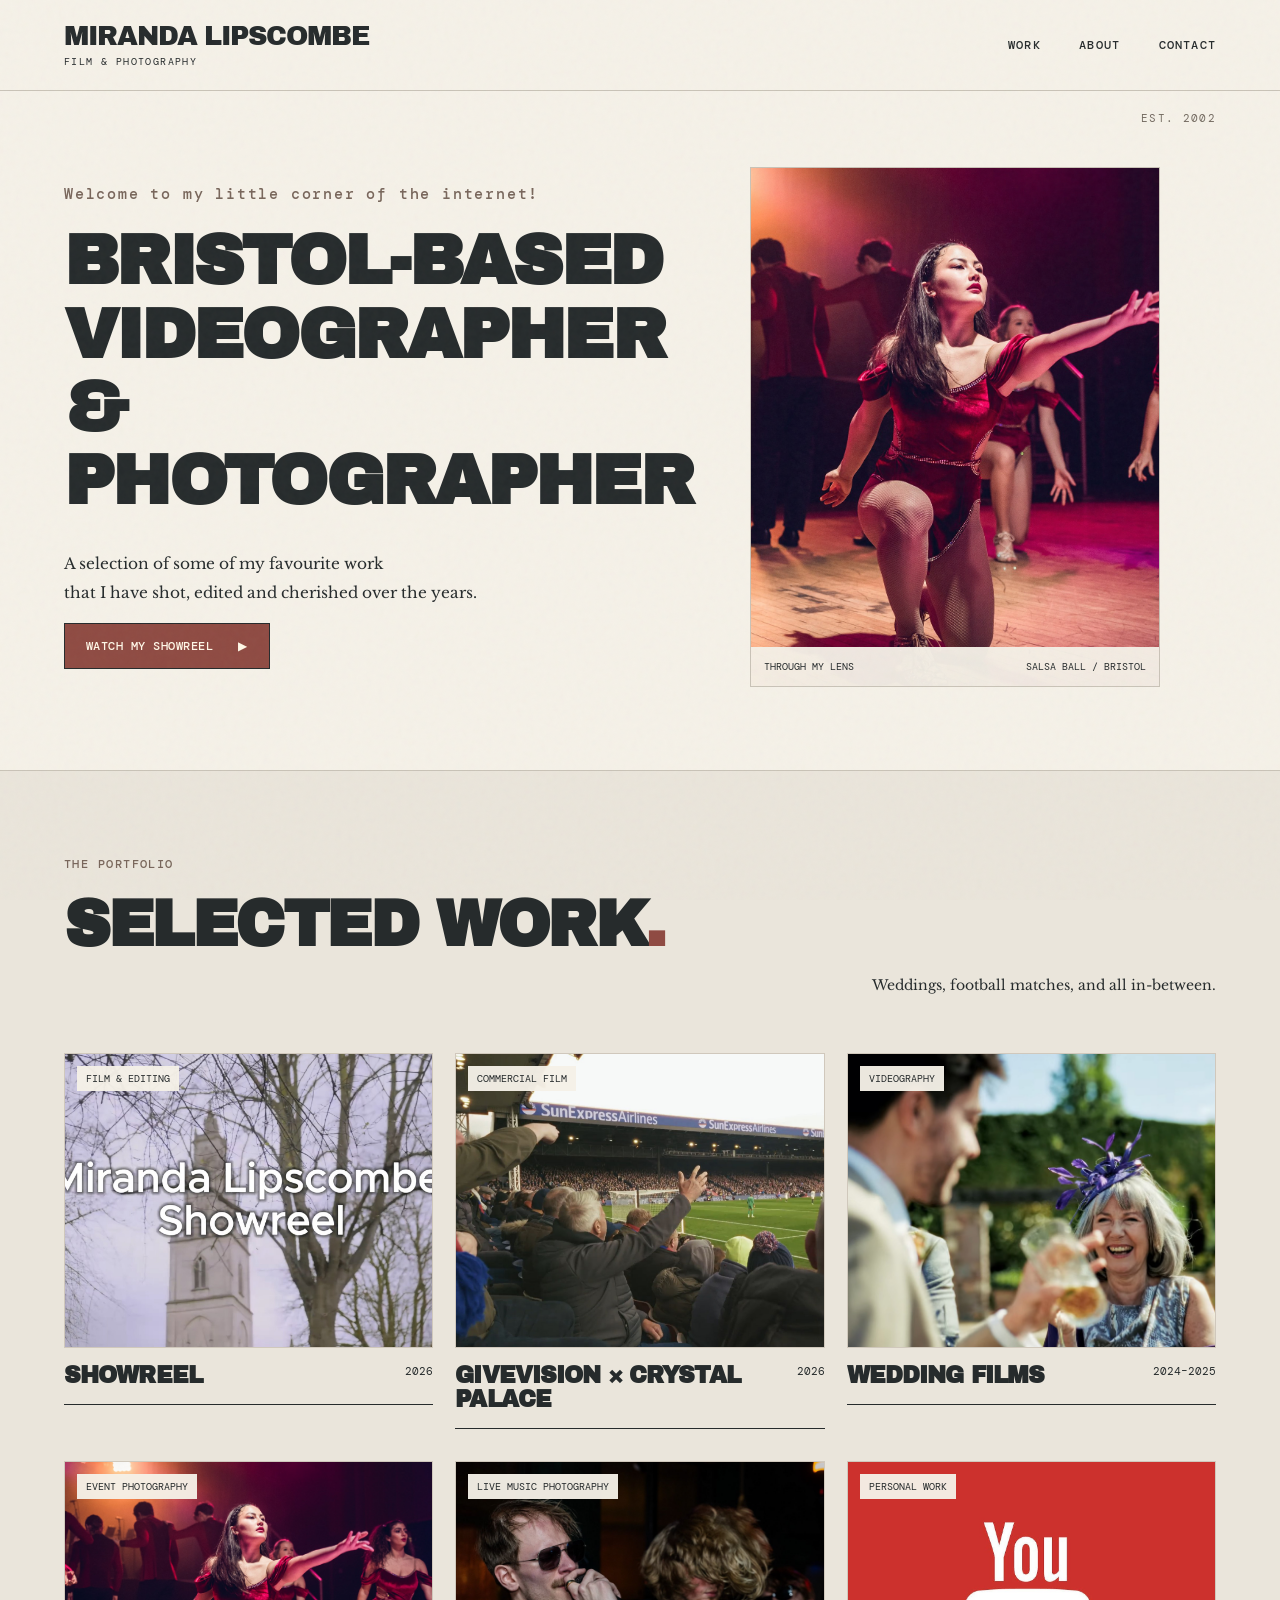
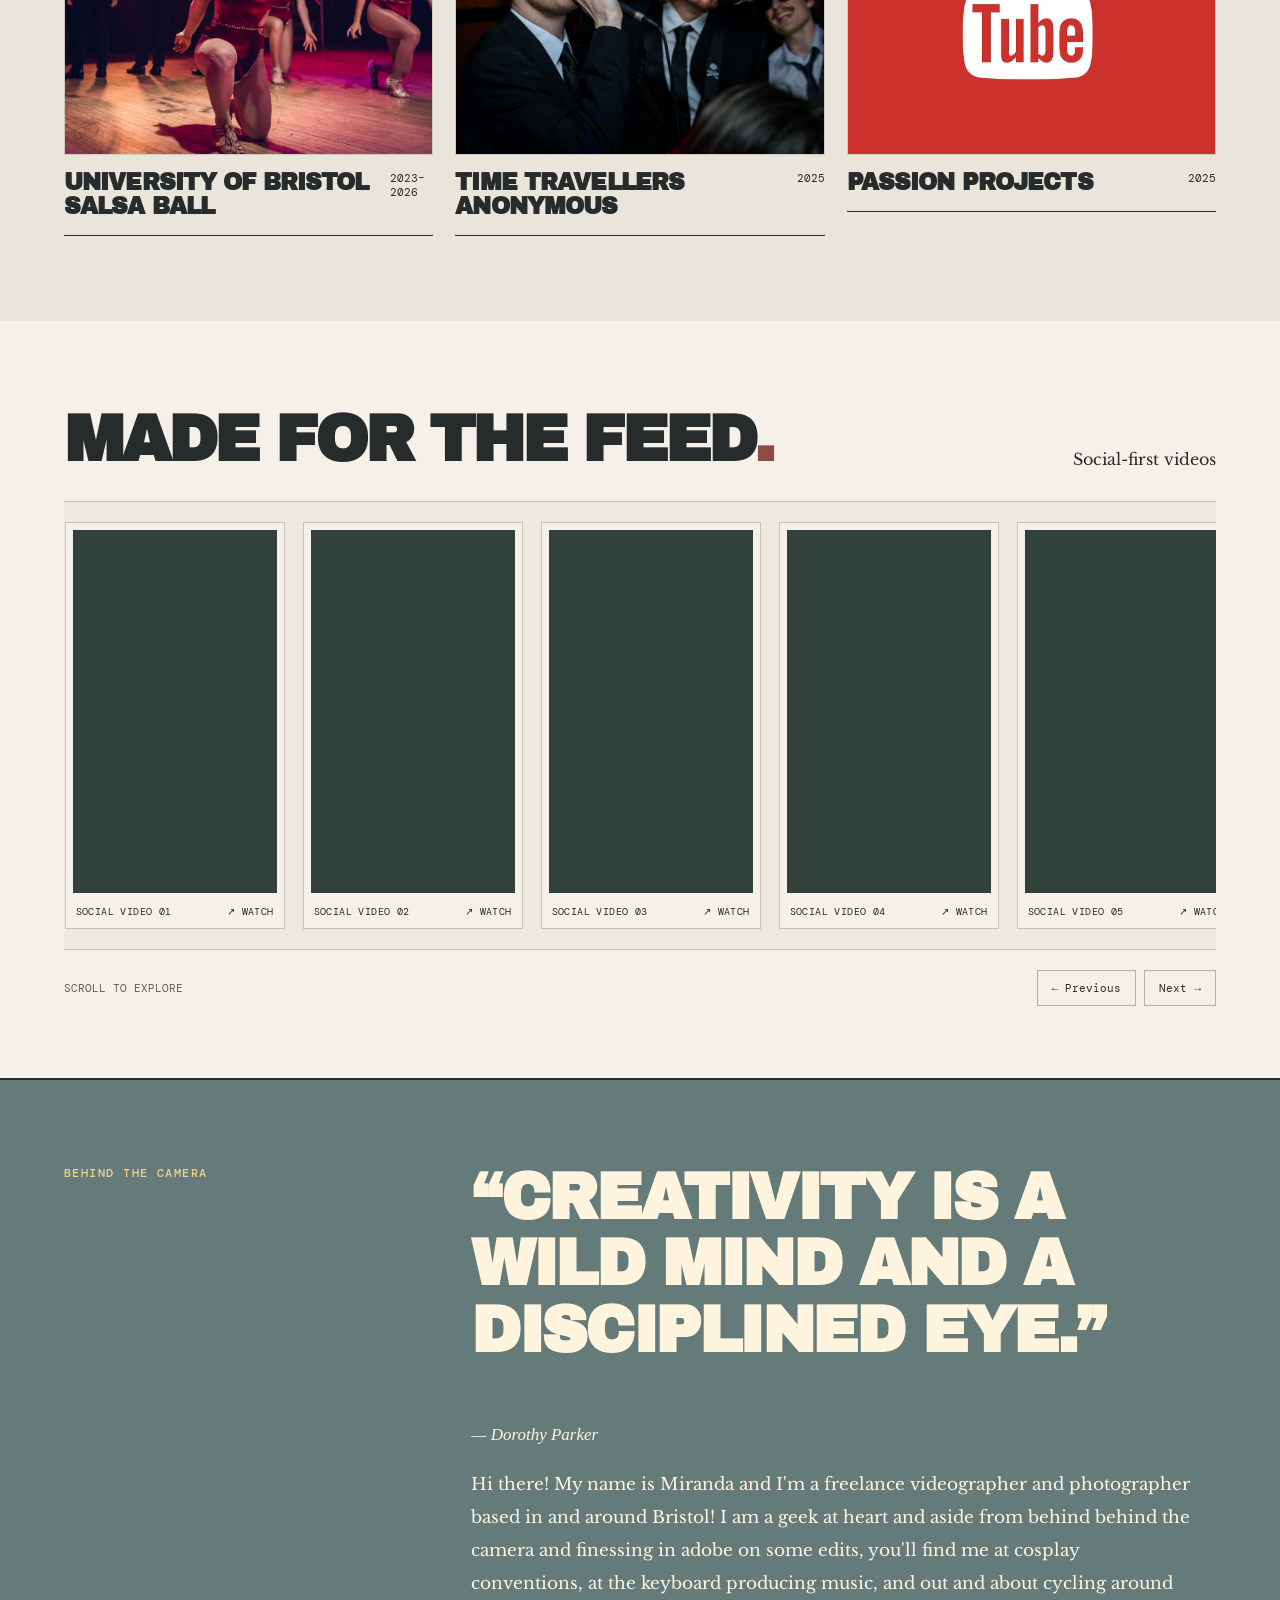
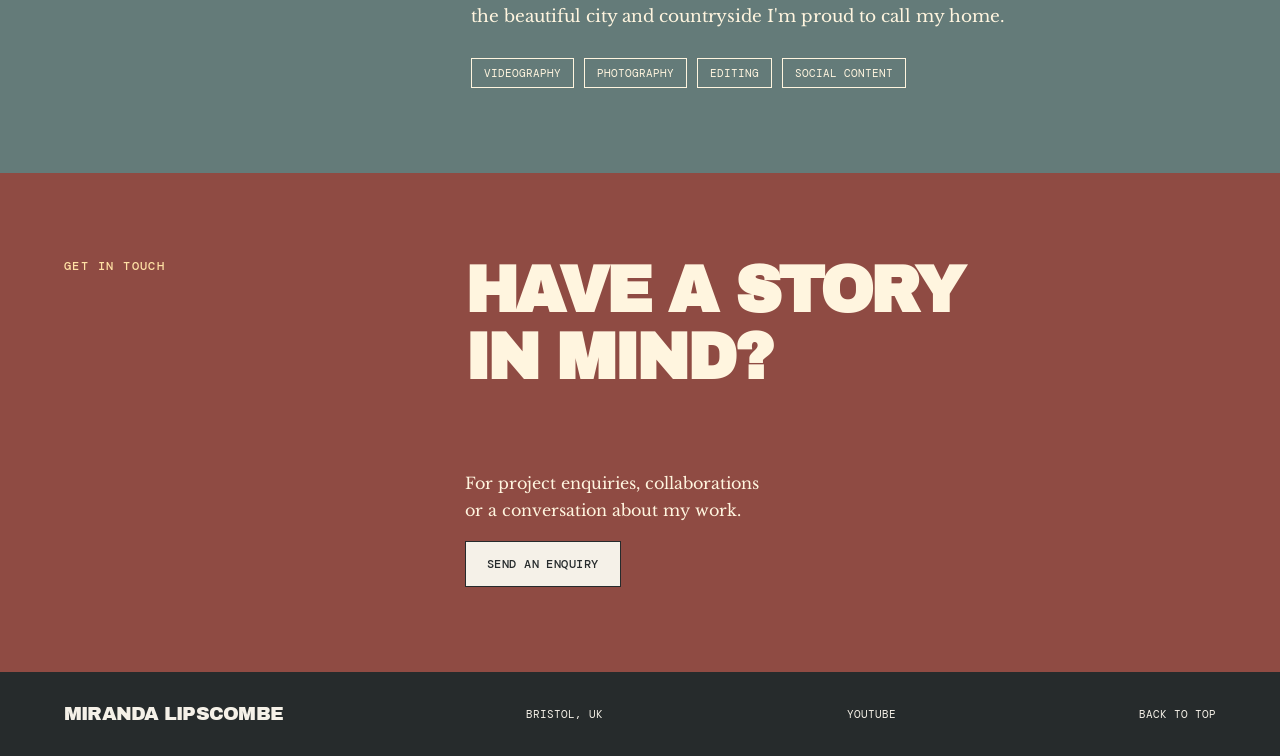
==== commit d4ebd71a: "Add files via upload" ====
--- a/index.html
+++ b/index.html
@@ -37,7 +37,43 @@
 .feed-card:focus-visible{outline:4px solid var(--red);outline-offset:4px}
 .feed-track.paused{animation-play-state:paused}
 @media(max-width:650px){.feed-group{gap:14px;padding-right:14px}.feed-track{animation-duration:65s}}
-</style></head><body id="top"><header><a class="brand" href="./">Miranda Lipscombe<span>Film & photography</span></a><nav aria-label="Main navigation"><a href="./#work">Work</a><a href="./#about">About</a><a href="./#contact">Contact</a></nav></header><main><section class="hero"><div class="hero-copy"><p class="eyebrow welcome">Welcome to my little corner of the internet!</p><h1>Bristol-based<br><em>videographer &amp;<br>photographer</em></h1><div class="hero-bottom"><p>A selection of some of my favourite work<br>that I have shot, edited and cherished over the years.</p><a class="button" href="./k/">Watch my showreel <span class="play" aria-hidden="true">▶</span></a></div></div><a class="hero-image" href="./salsa-balls-20232425/"><img src="./assets/home-3.jpg" alt="Dancers at the University of Bristol Salsa Ball"><div class="hero-caption"><span>Through my lens</span><span>Salsa Ball / Bristol</span></div></a></section><section id="work" class="work section"><div class="section-heading"><div><p class="eyebrow">The portfolio</p><h2>Selected work<span class="accent">.</span></h2></div><p>Weddings, football matches, and all in-between. Emotion tells the story in these projects, I'm just lucky enough to be there capturing it.</p></div><div class="project-grid"><a class="project-card" href="./k/"><div class="image-wrap"><img src="./assets/home-0.jpg" alt="Showreel" loading="lazy"><span class="project-tag">Film &amp; editing</span></div><div class="card-caption"><h3>Showreel</h3><span>2026</span></div></a><a class="project-card" href="./give-vision-crystal-palace-shoot/"><div class="image-wrap"><img src="./assets/home-1.jpg" alt="GiveVision × Crystal Palace" loading="lazy"><span class="project-tag">Commercial film</span></div><div class="card-caption"><h3>GiveVision × Crystal Palace</h3><span>2026</span></div></a><a class="project-card" href="./weddings/"><div class="image-wrap"><img src="./assets/home-2.jpg" alt="Wedding films" loading="lazy"><span class="project-tag">Videography</span></div><div class="card-caption"><h3>Wedding films</h3><span>2024–2025</span></div></a><a class="project-card" href="./salsa-balls-20232425/"><div class="image-wrap"><img src="./assets/home-3.jpg" alt="University of Bristol Salsa Ball" loading="lazy"><span class="project-tag">Event photography</span></div><div class="card-caption"><h3>University of Bristol Salsa Ball</h3><span>2023–2026</span></div></a><a class="project-card" href="./time-travellers-anonymous-gigs/"><div class="image-wrap"><img src="./assets/home-4.jpg" alt="Time Travellers Anonymous" loading="lazy"><span class="project-tag">Live music photography</span></div><div class="card-caption"><h3>Time Travellers Anonymous</h3><span>2025</span></div></a><a class="project-card" href="./social-media/"><div class="image-wrap"><img src="./assets/home-5.jpg" alt="Passion projects" loading="lazy"><span class="project-tag">Personal work</span></div><div class="card-caption"><h3>Passion projects</h3><span>2025</span></div></a></div></section><section id="feed" class="feed section" aria-label="Made for the Feed"><div class="feed-heading"><div><p class="eyebrow">Small screen, big ideas</p><h2>Made for the Feed<span class="accent">.</span></h2></div><p>A moving picture show of short-form edits, experiments and social-first storytelling.</p></div><div class="feed-window" aria-label="Moving social video gallery; hover or focus to pause"><div class="feed-track" id="feed-track"><!-- Video cards populated by the script below --></div></div><div class="feed-actions"><span>✦ The moving picture show ✦</span><button id="feed-toggle" type="button" aria-pressed="false">Pause motion</button></div></section><dialog class="feed-dialog" id="feed-dialog" aria-label="Watch social video"><button type="button" class="feed-close" id="feed-close">✕ Close</button><div id="feed-player"></div></dialog><section id="about" class="about section"><p class="eyebrow">Behind the camera</p><div><h2>“Creativity is a wild mind and a disciplined eye.”</h2><p class="quote-attribution">— Dorothy Parker</p><p>Hi there! My name is Miranda and I'm a freelance videographer and photographer based in and around Bristol! I am a geek at heart and aside from being behind the camera and tinkering in Adobe you'll find me at cosplay conventions, in the gym getting big, (debatable), muscles, at the keyboard producing music, or at your next shoot, perhaps!</p><div class="disciplines"><span>Videography</span><span>Photography</span><span>Editing</span><span>Social content</span></div></div></section><section id="contact" class="contact section"><p class="eyebrow">Get in touch</p><h2>Have a story<br>in mind?</h2><div><p>For project enquiries, collaborations<br>or a conversation about my work.</p><a class="button light" href="mailto:Mirandalipscombe@outlook.com">Send an enquiry</a></div></section></main><footer><a class="brand" href="./">Miranda Lipscombe</a><span>Bristol, UK</span><a href="https://www.youtube.com/@mirandalipscombe2201" target="_blank" rel="noopener">YouTube</a><a href="#top">Back to top</a></footer><script>
+
+/* Professional mid-century refinement: restrained colour, quiet print texture,
+   square photography and editorial hierarchy. */
+:root{--paper:#f5f1e8;--ink:#262b2c;--red:#8f4b43;--teal:#647b79;--gold:#a59474}
+body{line-height:1.72}
+body:after{opacity:.065}
+header{background:#f5f1e8;border-bottom:1px solid #c9c3b7}
+.hero{border-bottom:1px solid #c9c3b7}
+.hero:before{content:'EST. 2002';color:#746b61;letter-spacing:.12em}
+.eyebrow{color:#78665b;letter-spacing:.12em}
+h1,h2,h3{letter-spacing:-.038em}
+.button{box-shadow:none;border:1px solid var(--ink);transition:background .2s,transform .2s}
+.button:hover{box-shadow:none;transform:none;background:#723e39}
+.hero-image{transform:none;box-shadow:none;outline:none;border:1px solid #c9c3b7}
+.hero-image img,.image-wrap img{filter:none}
+.hero-caption{background:rgba(245,241,232,.96)}
+.work{background:#eae5db}
+.image-wrap{border:1px solid #d0c8bc;background:#dedbd3}
+.project-tag{border:0;background:rgba(245,241,232,.96)}
+.feed{background:#f5f1e8}
+.feed-window{overflow-x:auto;overflow-y:hidden;scroll-snap-type:x proximity;scroll-behavior:smooth;overscroll-behavior-inline:contain;
+  scrollbar-width:thin;scrollbar-color:#8f4b43 #e5dfd3;border-top:1px solid #c9c3b7;border-bottom:1px solid #c9c3b7;padding:20px 5%;background:#eee9df}
+.feed-window::-webkit-scrollbar{height:10px}
+.feed-window::-webkit-scrollbar-thumb{background:#8f4b43;border-radius:10px}
+.feed-window::-webkit-scrollbar-track{background:#e5dfd3}
+.feed-track{width:max-content;animation:none!important;transform:none!important;gap:0}
+.feed-group{display:flex;gap:18px;padding-right:0}
+.feed-card{width:220px;scroll-snap-align:start;border:1px solid #c9c3b7;box-shadow:none;background:#f5f1e8;padding:7px}
+.feed-card .feed-label{font-size:10px;letter-spacing:.04em}
+.feed-actions{font-size:11px;color:#605d56}
+.feed-controls{display:flex;gap:8px}
+.feed-controls button{border:1px solid #b8b0a5;background:transparent;color:var(--ink);padding:10px 14px}
+.feed-controls button:hover{background:#e9e2d7}
+.feed-dialog{box-shadow:none;border:1px solid #c9c3b7}
+.feed-heading .eyebrow:empty{display:none}
+@media(max-width:650px){.feed-card{width:190px}.feed-window{padding:18px 5%}.feed-track{animation:none!important}.feed-actions{flex-wrap:wrap}}
+</style></head><body id="top"><header><a class="brand" href="./">Miranda Lipscombe<span>Film & photography</span></a><nav aria-label="Main navigation"><a href="./#work">Work</a><a href="./#about">About</a><a href="./#contact">Contact</a></nav></header><main><section class="hero"><div class="hero-copy"><p class="eyebrow welcome">Welcome to my little corner of the internet!</p><h1>Bristol-based<br><em>videographer &amp;<br>photographer</em></h1><div class="hero-bottom"><p>A selection of some of my favourite work<br>that I have shot, edited and cherished over the years.</p><a class="button" href="./k/">Watch my showreel <span class="play" aria-hidden="true">▶</span></a></div></div><a class="hero-image" href="./salsa-balls-20232425/"><img src="./assets/home-3.jpg" alt="Dancers at the University of Bristol Salsa Ball"><div class="hero-caption"><span>Through my lens</span><span>Salsa Ball / Bristol</span></div></a></section><section id="work" class="work section"><div class="section-heading"><div><p class="eyebrow">The portfolio</p><h2>Selected work<span class="accent">.</span></h2></div><p>Weddings, football matches, and all in-between.</p></div><div class="project-grid"><a class="project-card" href="./k/"><div class="image-wrap"><img src="./assets/home-0.jpg" alt="Showreel" loading="lazy"><span class="project-tag">Film &amp; editing</span></div><div class="card-caption"><h3>Showreel</h3><span>2026</span></div></a><a class="project-card" href="./give-vision-crystal-palace-shoot/"><div class="image-wrap"><img src="./assets/home-1.jpg" alt="GiveVision × Crystal Palace" loading="lazy"><span class="project-tag">Commercial film</span></div><div class="card-caption"><h3>GiveVision × Crystal Palace</h3><span>2026</span></div></a><a class="project-card" href="./weddings/"><div class="image-wrap"><img src="./assets/home-2.jpg" alt="Wedding films" loading="lazy"><span class="project-tag">Videography</span></div><div class="card-caption"><h3>Wedding films</h3><span>2024–2025</span></div></a><a class="project-card" href="./salsa-balls-20232425/"><div class="image-wrap"><img src="./assets/home-3.jpg" alt="University of Bristol Salsa Ball" loading="lazy"><span class="project-tag">Event photography</span></div><div class="card-caption"><h3>University of Bristol Salsa Ball</h3><span>2023–2026</span></div></a><a class="project-card" href="./time-travellers-anonymous-gigs/"><div class="image-wrap"><img src="./assets/home-4.jpg" alt="Time Travellers Anonymous" loading="lazy"><span class="project-tag">Live music photography</span></div><div class="card-caption"><h3>Time Travellers Anonymous</h3><span>2025</span></div></a><a class="project-card" href="./social-media/"><div class="image-wrap"><img src="./assets/home-5.jpg" alt="Passion projects" loading="lazy"><span class="project-tag">Personal work</span></div><div class="card-caption"><h3>Passion projects</h3><span>2025</span></div></a></div></section><section id="feed" class="feed section" aria-label="Made for the Feed"><div class="feed-heading"><div><h2>Made for the Feed<span class="accent">.</span></h2></div><p>Social-first videos</p></div><div class="feed-window" aria-label="Social video gallery; scroll horizontally to browse" tabindex="0"><div class="feed-track" id="feed-track"><!-- Video cards populated by the script below --></div></div><div class="feed-actions"><span>Scroll to explore</span><div class="feed-controls"><button id="feed-prev" type="button" aria-label="Scroll videos left">← Previous</button><button id="feed-next" type="button" aria-label="Scroll videos right">Next →</button></div></div></section><dialog class="feed-dialog" id="feed-dialog" aria-label="Watch social video"><button type="button" class="feed-close" id="feed-close">✕ Close</button><div id="feed-player"></div></dialog><section id="about" class="about section"><p class="eyebrow">Behind the camera</p><div><h2>“Creativity is a wild mind and a disciplined eye.”</h2><p class="quote-attribution">— Dorothy Parker</p><p>Hi there! My name is Miranda and I'm a freelance videographer and photographer based in and around Bristol! I am a geek at heart and aside from behind behind the camera and finessing in adobe on some edits, you'll find me at cosplay conventions, at the keyboard producing music, and out and about cycling around the beautiful city and countryside I'm proud to call my home.</p><div class="disciplines"><span>Videography</span><span>Photography</span><span>Editing</span><span>Social content</span></div></div></section><section id="contact" class="contact section"><p class="eyebrow">Get in touch</p><h2>Have a story<br>in mind?</h2><div><p>For project enquiries, collaborations<br>or a conversation about my work.</p><a class="button light" href="mailto:Mirandalipscombe@outlook.com">Send an enquiry</a></div></section></main><footer><a class="brand" href="./">Miranda Lipscombe</a><span>Bristol, UK</span><a href="https://www.youtube.com/@mirandalipscombe2201" target="_blank" rel="noopener">YouTube</a><a href="#top">Back to top</a></footer><script>
 (function(){
   const videos = [
     {type:'youtube',id:'i7YbyK8oUR0',title:'Social video 01'},
@@ -50,7 +86,7 @@
   const track=document.getElementById('feed-track');
   const dialog=document.getElementById('feed-dialog');
   const player=document.getElementById('feed-player');
-  const toggle=document.getElementById('feed-toggle');
+  const viewport=document.querySelector('.feed-window');
   const reduceMotion=window.matchMedia('(prefers-reduced-motion: reduce)').matches;
   const frames=[];
   function url(v){
@@ -85,28 +121,23 @@
     return a;
   }
   // Two identical runs make one continuous loop without repeatedly showing just two clips.
-  for(let copy=0;copy<2;copy++){
-    const group=document.createElement('div');group.className='feed-group';
-    videos.forEach(v=>group.appendChild(card(v)));track.appendChild(group);
-  }
+  const group=document.createElement('div');group.className='feed-group';
+  videos.forEach(v=>group.appendChild(card(v)));track.appendChild(group);
   // Load moving players only while near the viewport, to avoid 12 simultaneous streams.
   const observer=new IntersectionObserver(entries=>{
     entries.forEach(entry=>{
       const frame=entry.target;
-      if(entry.isIntersecting && !reduceMotion){
+      if(entry.isIntersecting){
         if(!frame.src)frame.src=frame.dataset.src;
       }else if(frame.src){frame.removeAttribute('src');}
     });
-  },{rootMargin:'180px 250px',threshold:0});
+  },{root:viewport,rootMargin:'0px 180px',threshold:0});
   frames.forEach(({frame})=>observer.observe(frame));
   document.getElementById('feed-close').addEventListener('click',()=>dialog.close());
   dialog.addEventListener('close',()=>player.replaceChildren());
   dialog.addEventListener('click',e=>{if(e.target===dialog)dialog.close()});
-  toggle.addEventListener('click',()=>{
-    const paused=track.classList.toggle('paused');
-    track.style.animationPlayState=paused?'paused':'running';
-    toggle.textContent=paused?'Resume motion':'Pause motion';
-    toggle.setAttribute('aria-pressed',String(paused));
-  });
+  const scrollStep=()=>Math.min(viewport.clientWidth*.8,550);
+  document.getElementById('feed-prev').addEventListener('click',()=>viewport.scrollBy({left:-scrollStep(),behavior:'smooth'}));
+  document.getElementById('feed-next').addEventListener('click',()=>viewport.scrollBy({left:scrollStep(),behavior:'smooth'}));
 })();
 </script><script src="./site.js"></script></body></html>
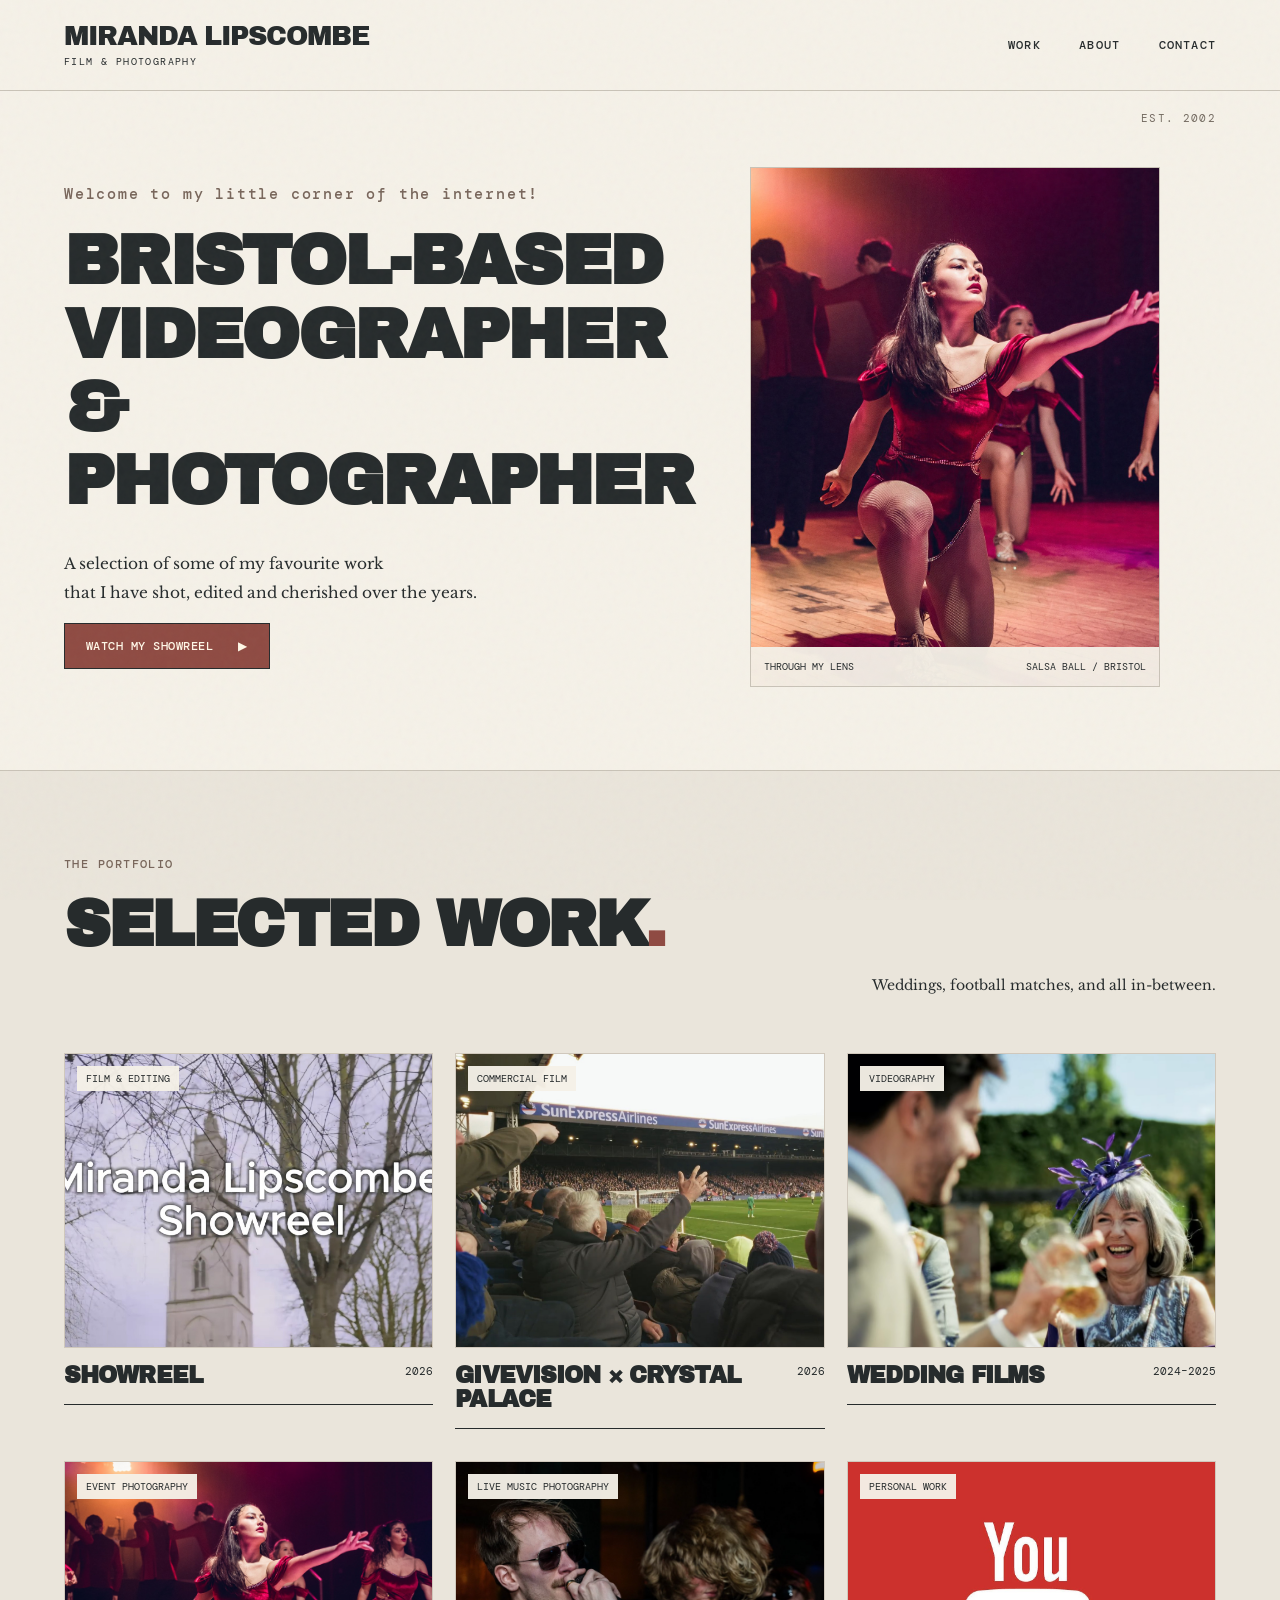
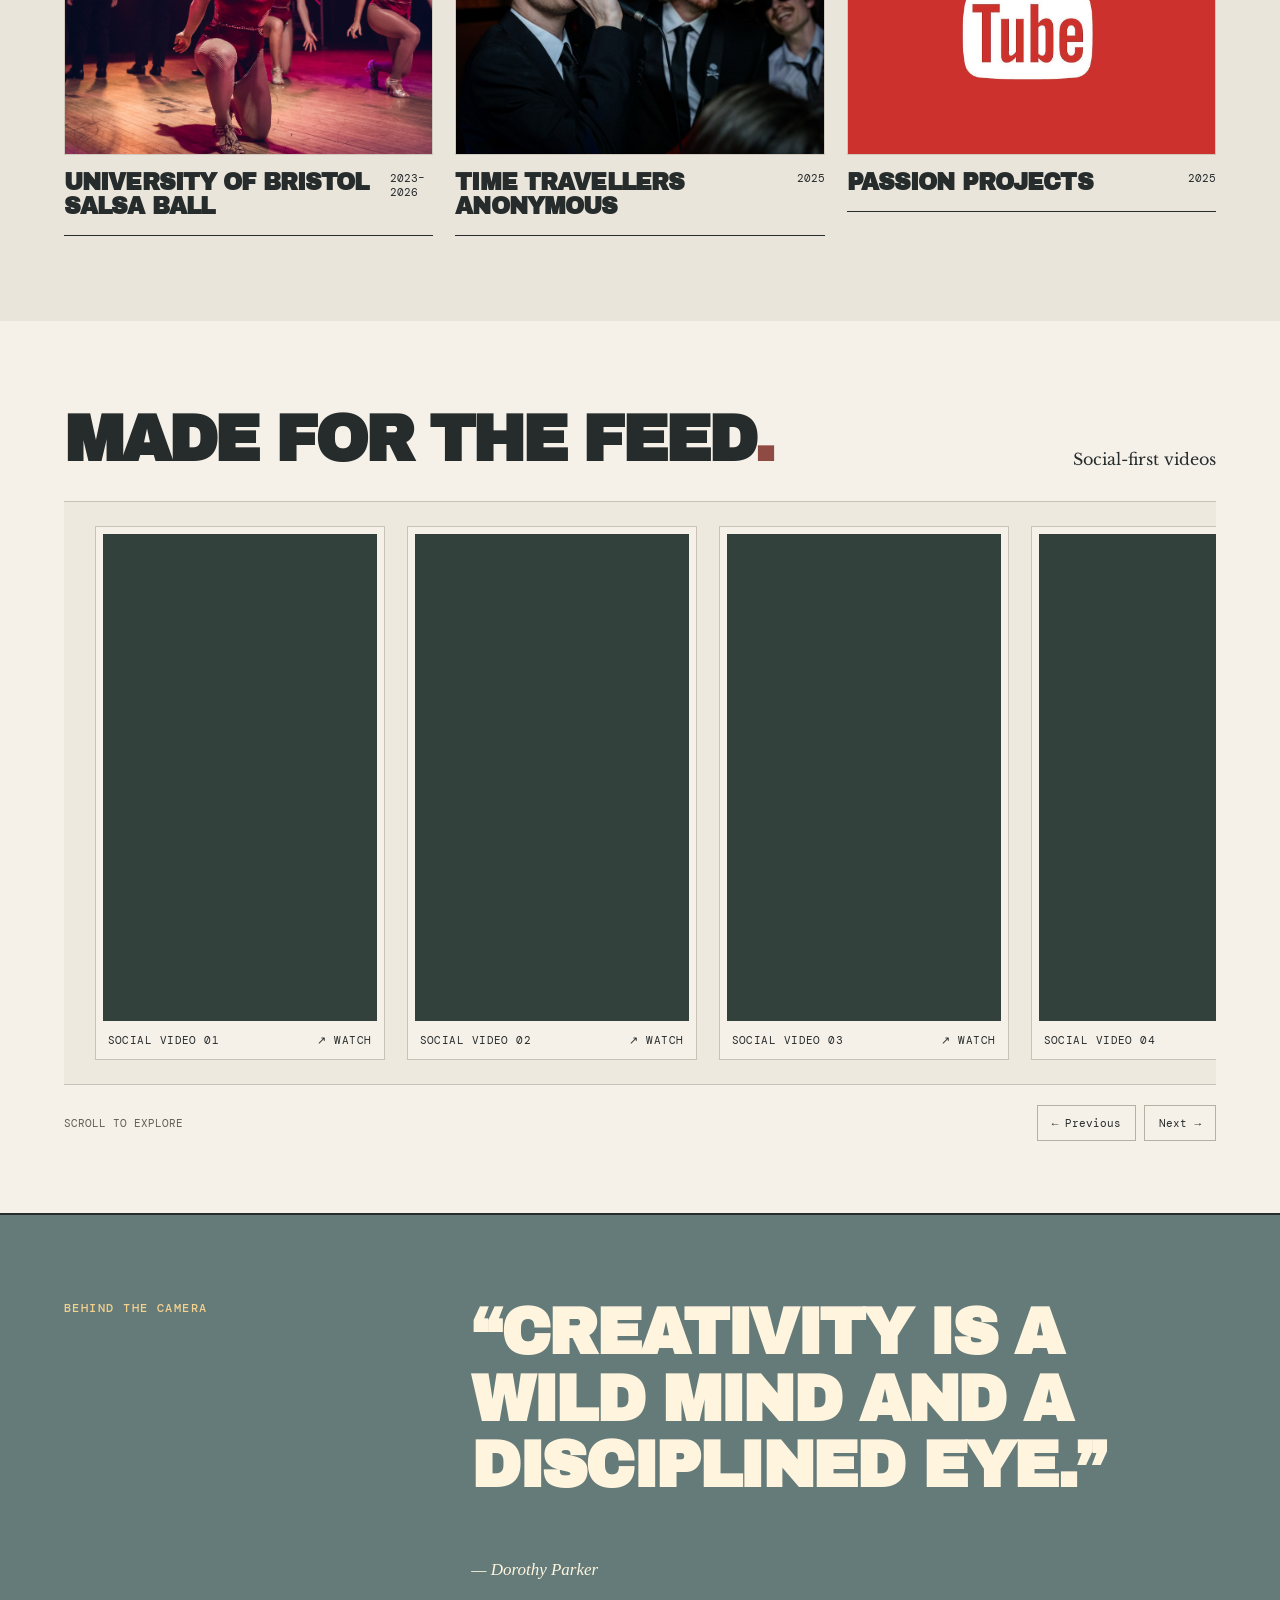
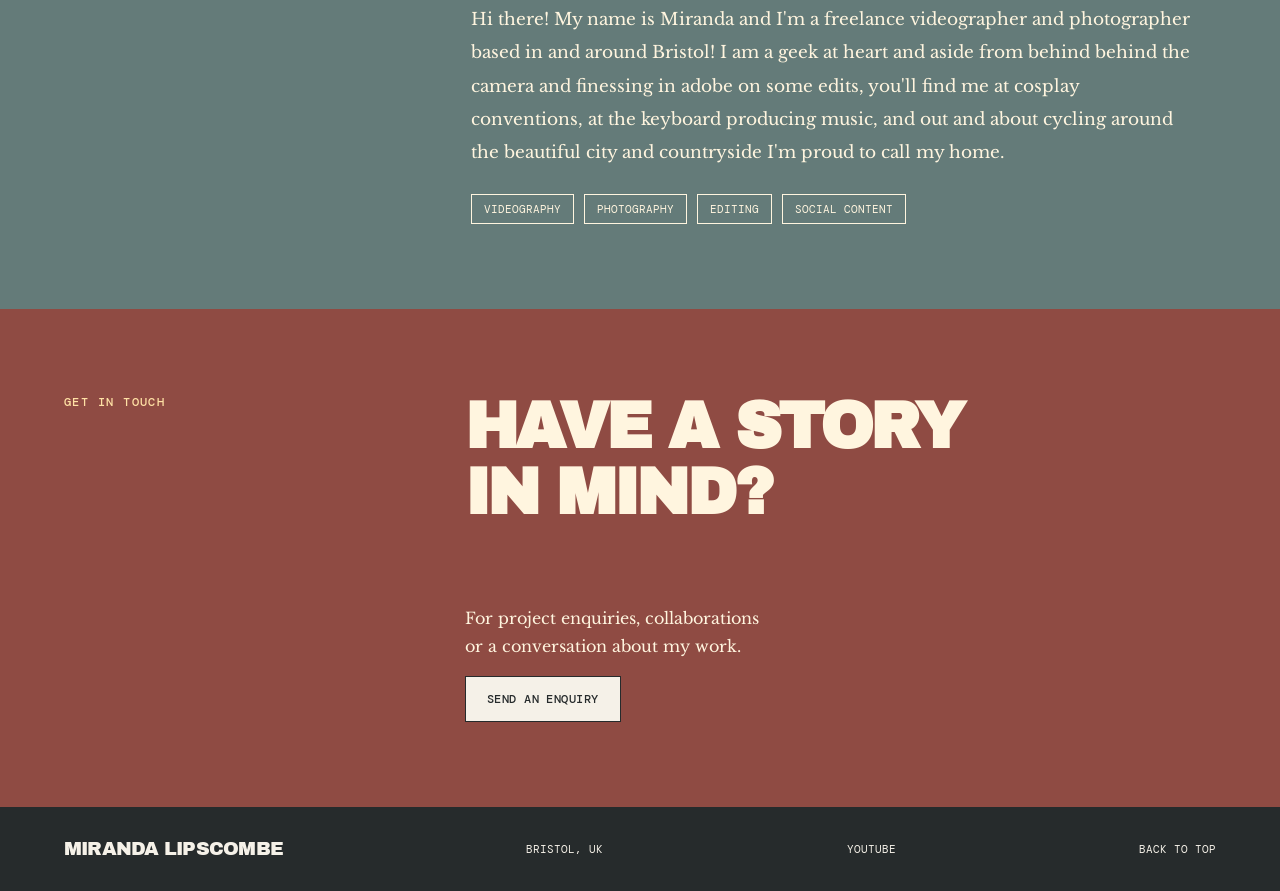
==== commit b083a1db: "Rename index (4).html to index.html" ====
--- a/index.html
+++ b/index.html
@@ -57,7 +57,7 @@
 .image-wrap{border:1px solid #d0c8bc;background:#dedbd3}
 .project-tag{border:0;background:rgba(245,241,232,.96)}
 .feed{background:#f5f1e8}
-.feed-window{overflow-x:auto;overflow-y:hidden;scroll-snap-type:x proximity;scroll-behavior:smooth;overscroll-behavior-inline:contain;
+.feed-window{overflow-x:auto;overflow-y:hidden;scroll-snap-type:none;scroll-behavior:auto;overscroll-behavior-inline:contain;
   scrollbar-width:thin;scrollbar-color:#8f4b43 #e5dfd3;border-top:1px solid #c9c3b7;border-bottom:1px solid #c9c3b7;padding:20px 5%;background:#eee9df}
 .feed-window::-webkit-scrollbar{height:10px}
 .feed-window::-webkit-scrollbar-thumb{background:#8f4b43;border-radius:10px}
@@ -73,6 +73,22 @@
 .feed-dialog{box-shadow:none;border:1px solid #c9c3b7}
 .feed-heading .eyebrow:empty{display:none}
 @media(max-width:650px){.feed-card{width:190px}.feed-window{padding:18px 5%}.feed-track{animation:none!important}.feed-actions{flex-wrap:wrap}}
+
+/* Larger editorial social video gallery: fills wide desktop screens */
+@media (min-width: 1100px) {
+ .feed-card {width: clamp(290px, 22vw, 390px); flex: 0 0 auto;}
+ .feed-group {gap: 22px; padding-right: 22px;}
+ .feed-window {padding: 24px 3%;}
+ .feed-card .feed-label {font-size: 11px; padding: 12px 5px 5px;}
+}
+@media (min-width: 700px) and (max-width: 1099px) {
+ .feed-card {width: 270px;}
+ .feed-group {gap: 18px; padding-right: 18px;}
+}
+@media (max-width: 699px) {
+ .feed-card {width: min(72vw, 300px);}
+ .feed-group {gap: 14px; padding-right: 14px;}
+}
 </style></head><body id="top"><header><a class="brand" href="./">Miranda Lipscombe<span>Film & photography</span></a><nav aria-label="Main navigation"><a href="./#work">Work</a><a href="./#about">About</a><a href="./#contact">Contact</a></nav></header><main><section class="hero"><div class="hero-copy"><p class="eyebrow welcome">Welcome to my little corner of the internet!</p><h1>Bristol-based<br><em>videographer &amp;<br>photographer</em></h1><div class="hero-bottom"><p>A selection of some of my favourite work<br>that I have shot, edited and cherished over the years.</p><a class="button" href="./k/">Watch my showreel <span class="play" aria-hidden="true">▶</span></a></div></div><a class="hero-image" href="./salsa-balls-20232425/"><img src="./assets/home-3.jpg" alt="Dancers at the University of Bristol Salsa Ball"><div class="hero-caption"><span>Through my lens</span><span>Salsa Ball / Bristol</span></div></a></section><section id="work" class="work section"><div class="section-heading"><div><p class="eyebrow">The portfolio</p><h2>Selected work<span class="accent">.</span></h2></div><p>Weddings, football matches, and all in-between.</p></div><div class="project-grid"><a class="project-card" href="./k/"><div class="image-wrap"><img src="./assets/home-0.jpg" alt="Showreel" loading="lazy"><span class="project-tag">Film &amp; editing</span></div><div class="card-caption"><h3>Showreel</h3><span>2026</span></div></a><a class="project-card" href="./give-vision-crystal-palace-shoot/"><div class="image-wrap"><img src="./assets/home-1.jpg" alt="GiveVision × Crystal Palace" loading="lazy"><span class="project-tag">Commercial film</span></div><div class="card-caption"><h3>GiveVision × Crystal Palace</h3><span>2026</span></div></a><a class="project-card" href="./weddings/"><div class="image-wrap"><img src="./assets/home-2.jpg" alt="Wedding films" loading="lazy"><span class="project-tag">Videography</span></div><div class="card-caption"><h3>Wedding films</h3><span>2024–2025</span></div></a><a class="project-card" href="./salsa-balls-20232425/"><div class="image-wrap"><img src="./assets/home-3.jpg" alt="University of Bristol Salsa Ball" loading="lazy"><span class="project-tag">Event photography</span></div><div class="card-caption"><h3>University of Bristol Salsa Ball</h3><span>2023–2026</span></div></a><a class="project-card" href="./time-travellers-anonymous-gigs/"><div class="image-wrap"><img src="./assets/home-4.jpg" alt="Time Travellers Anonymous" loading="lazy"><span class="project-tag">Live music photography</span></div><div class="card-caption"><h3>Time Travellers Anonymous</h3><span>2025</span></div></a><a class="project-card" href="./social-media/"><div class="image-wrap"><img src="./assets/home-5.jpg" alt="Passion projects" loading="lazy"><span class="project-tag">Personal work</span></div><div class="card-caption"><h3>Passion projects</h3><span>2025</span></div></a></div></section><section id="feed" class="feed section" aria-label="Made for the Feed"><div class="feed-heading"><div><h2>Made for the Feed<span class="accent">.</span></h2></div><p>Social-first videos</p></div><div class="feed-window" aria-label="Social video gallery; scroll horizontally to browse" tabindex="0"><div class="feed-track" id="feed-track"><!-- Video cards populated by the script below --></div></div><div class="feed-actions"><span>Scroll to explore</span><div class="feed-controls"><button id="feed-prev" type="button" aria-label="Scroll videos left">← Previous</button><button id="feed-next" type="button" aria-label="Scroll videos right">Next →</button></div></div></section><dialog class="feed-dialog" id="feed-dialog" aria-label="Watch social video"><button type="button" class="feed-close" id="feed-close">✕ Close</button><div id="feed-player"></div></dialog><section id="about" class="about section"><p class="eyebrow">Behind the camera</p><div><h2>“Creativity is a wild mind and a disciplined eye.”</h2><p class="quote-attribution">— Dorothy Parker</p><p>Hi there! My name is Miranda and I'm a freelance videographer and photographer based in and around Bristol! I am a geek at heart and aside from behind behind the camera and finessing in adobe on some edits, you'll find me at cosplay conventions, at the keyboard producing music, and out and about cycling around the beautiful city and countryside I'm proud to call my home.</p><div class="disciplines"><span>Videography</span><span>Photography</span><span>Editing</span><span>Social content</span></div></div></section><section id="contact" class="contact section"><p class="eyebrow">Get in touch</p><h2>Have a story<br>in mind?</h2><div><p>For project enquiries, collaborations<br>or a conversation about my work.</p><a class="button light" href="mailto:Mirandalipscombe@outlook.com">Send an enquiry</a></div></section></main><footer><a class="brand" href="./">Miranda Lipscombe</a><span>Bristol, UK</span><a href="https://www.youtube.com/@mirandalipscombe2201" target="_blank" rel="noopener">YouTube</a><a href="#top">Back to top</a></footer><script>
 (function(){
   const videos = [
@@ -120,9 +136,13 @@
     });
     return a;
   }
-  // Two identical runs make one continuous loop without repeatedly showing just two clips.
-  const group=document.createElement('div');group.className='feed-group';
-  videos.forEach(v=>group.appendChild(card(v)));track.appendChild(group);
+  // Two full sets provide a seamless loop, with every clip shown in sequence.
+  for(let copy=0;copy<2;copy++){
+    const group=document.createElement('div');group.className='feed-group';
+    videos.forEach(v=>group.appendChild(card(v)));
+    if(copy===1)group.setAttribute('aria-hidden','true');
+    track.appendChild(group);
+  }
   // Load moving players only while near the viewport, to avoid 12 simultaneous streams.
   const observer=new IntersectionObserver(entries=>{
     entries.forEach(entry=>{
@@ -136,8 +156,42 @@
   document.getElementById('feed-close').addEventListener('click',()=>dialog.close());
   dialog.addEventListener('close',()=>player.replaceChildren());
   dialog.addEventListener('click',e=>{if(e.target===dialog)dialog.close()});
+  // Slow automatic movement, with full native manual scrolling and controls.
   const scrollStep=()=>Math.min(viewport.clientWidth*.8,550);
-  document.getElementById('feed-prev').addEventListener('click',()=>viewport.scrollBy({left:-scrollStep(),behavior:'smooth'}));
-  document.getElementById('feed-next').addEventListener('click',()=>viewport.scrollBy({left:scrollStep(),behavior:'smooth'}));
+  const firstGroup=track.querySelector('.feed-group');
+  let pausedUntil=0, hovering=false, interacting=false, lastTime=0;
+  const cycleWidth=()=>firstGroup.getBoundingClientRect().width;
+  function wrap(){
+    const width=cycleWidth();
+    if(!width)return;
+    if(viewport.scrollLeft>=width)viewport.scrollLeft-=width;
+    else if(viewport.scrollLeft<0)viewport.scrollLeft+=width;
+  }
+  function pause(ms=2200){pausedUntil=performance.now()+ms;}
+  viewport.addEventListener('pointerenter',()=>{hovering=true});
+  viewport.addEventListener('pointerleave',()=>{hovering=false;interacting=false;pause(1200)});
+  viewport.addEventListener('pointerdown',()=>{interacting=true;pause(2500)});
+  window.addEventListener('pointerup',()=>{interacting=false;pause(2500)});
+  viewport.addEventListener('wheel',()=>pause(3000),{passive:true});
+  viewport.addEventListener('touchstart',()=>{interacting=true;pause(3000)},{passive:true});
+  viewport.addEventListener('touchend',()=>{interacting=false;pause(3000)},{passive:true});
+  viewport.addEventListener('keydown',()=>pause(3000));
+  document.getElementById('feed-prev').addEventListener('click',()=>{
+    pause(3000);if(viewport.scrollLeft<scrollStep())viewport.scrollLeft+=cycleWidth();
+    viewport.scrollBy({left:-scrollStep(),behavior:'smooth'});
+  });
+  document.getElementById('feed-next').addEventListener('click',()=>{
+    pause(3000);viewport.scrollBy({left:scrollStep(),behavior:'smooth'});
+  });
+  function tick(now){
+    const dt=lastTime?Math.min((now-lastTime)/1000,.05):0;
+    lastTime=now;
+    if(!reduceMotion&&!hovering&&!interacting&&now>pausedUntil&&!dialog.open&&document.visibilityState==='visible'){
+      viewport.scrollLeft+=28*dt; // 28 pixels per second, deliberately subtle
+      wrap();
+    }else if(now>pausedUntil&&!interacting){wrap();}
+    requestAnimationFrame(tick);
+  }
+  requestAnimationFrame(tick);
 })();
 </script><script src="./site.js"></script></body></html>
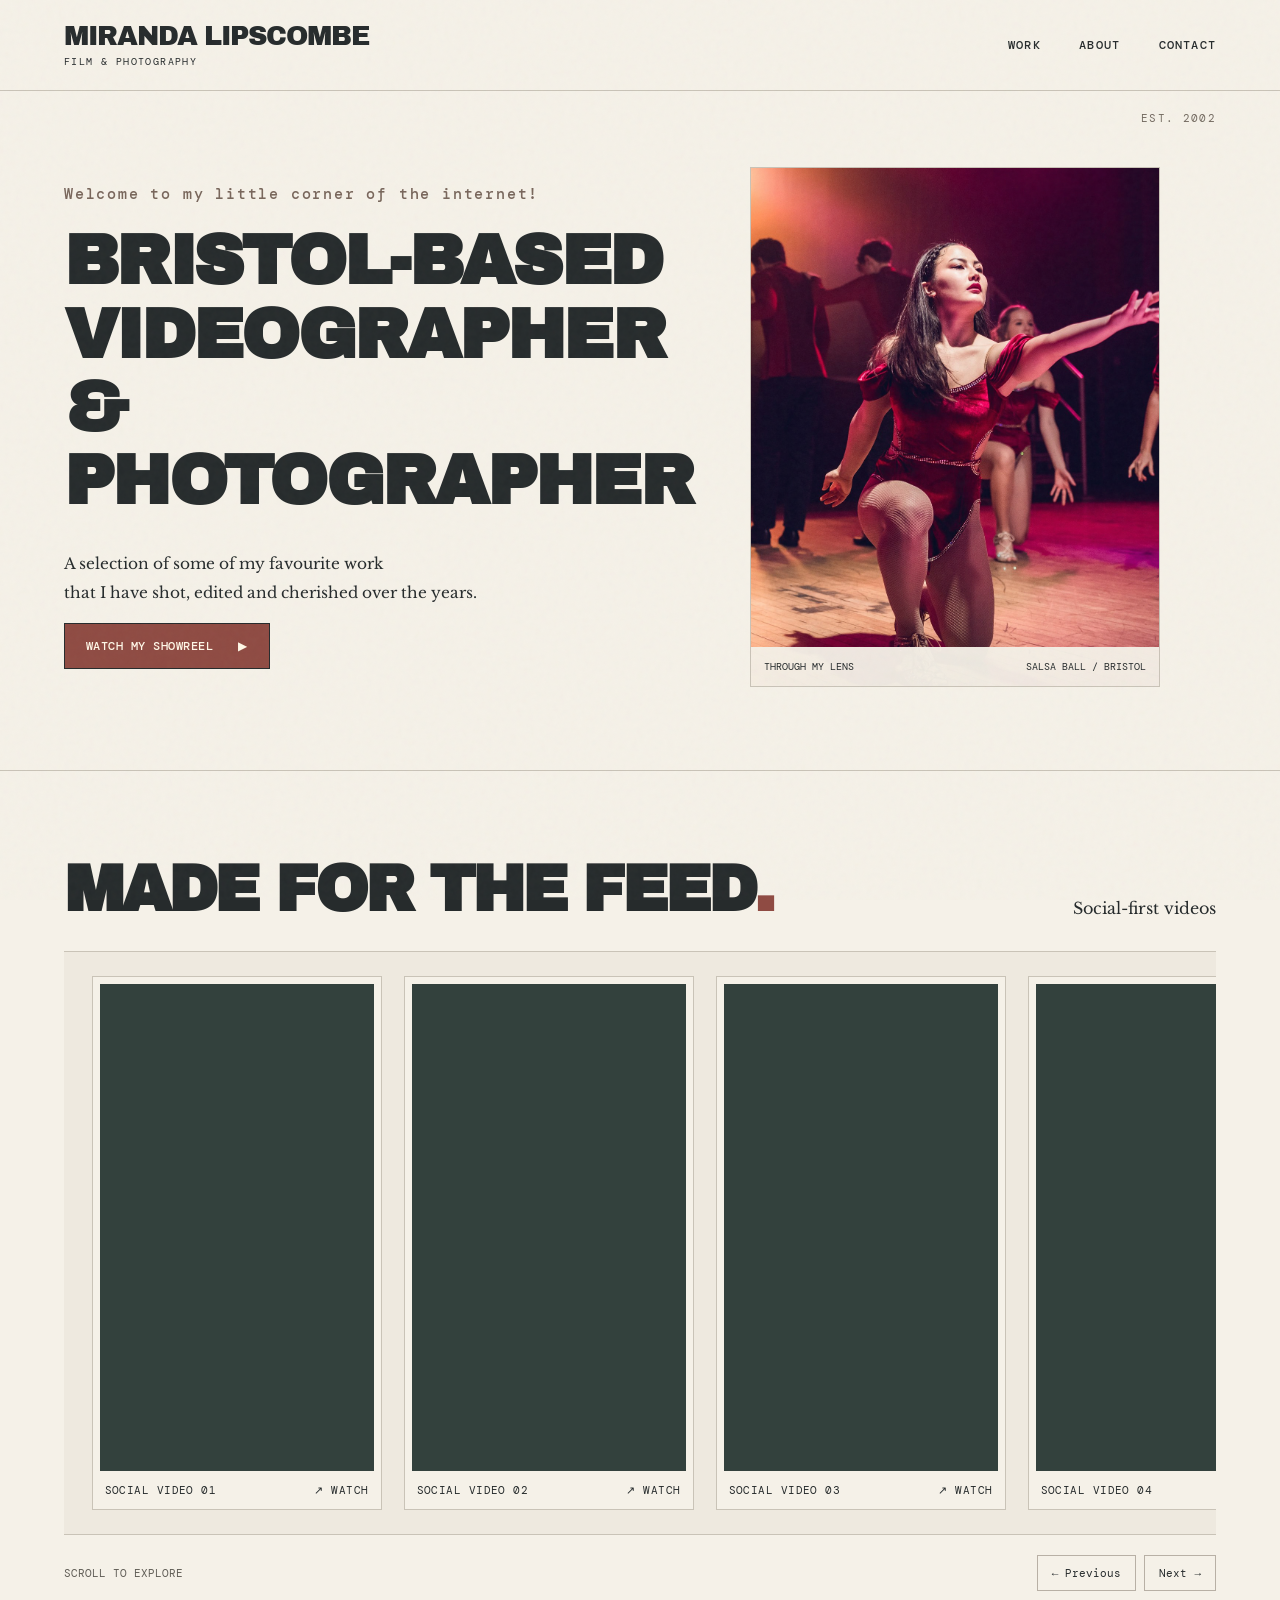
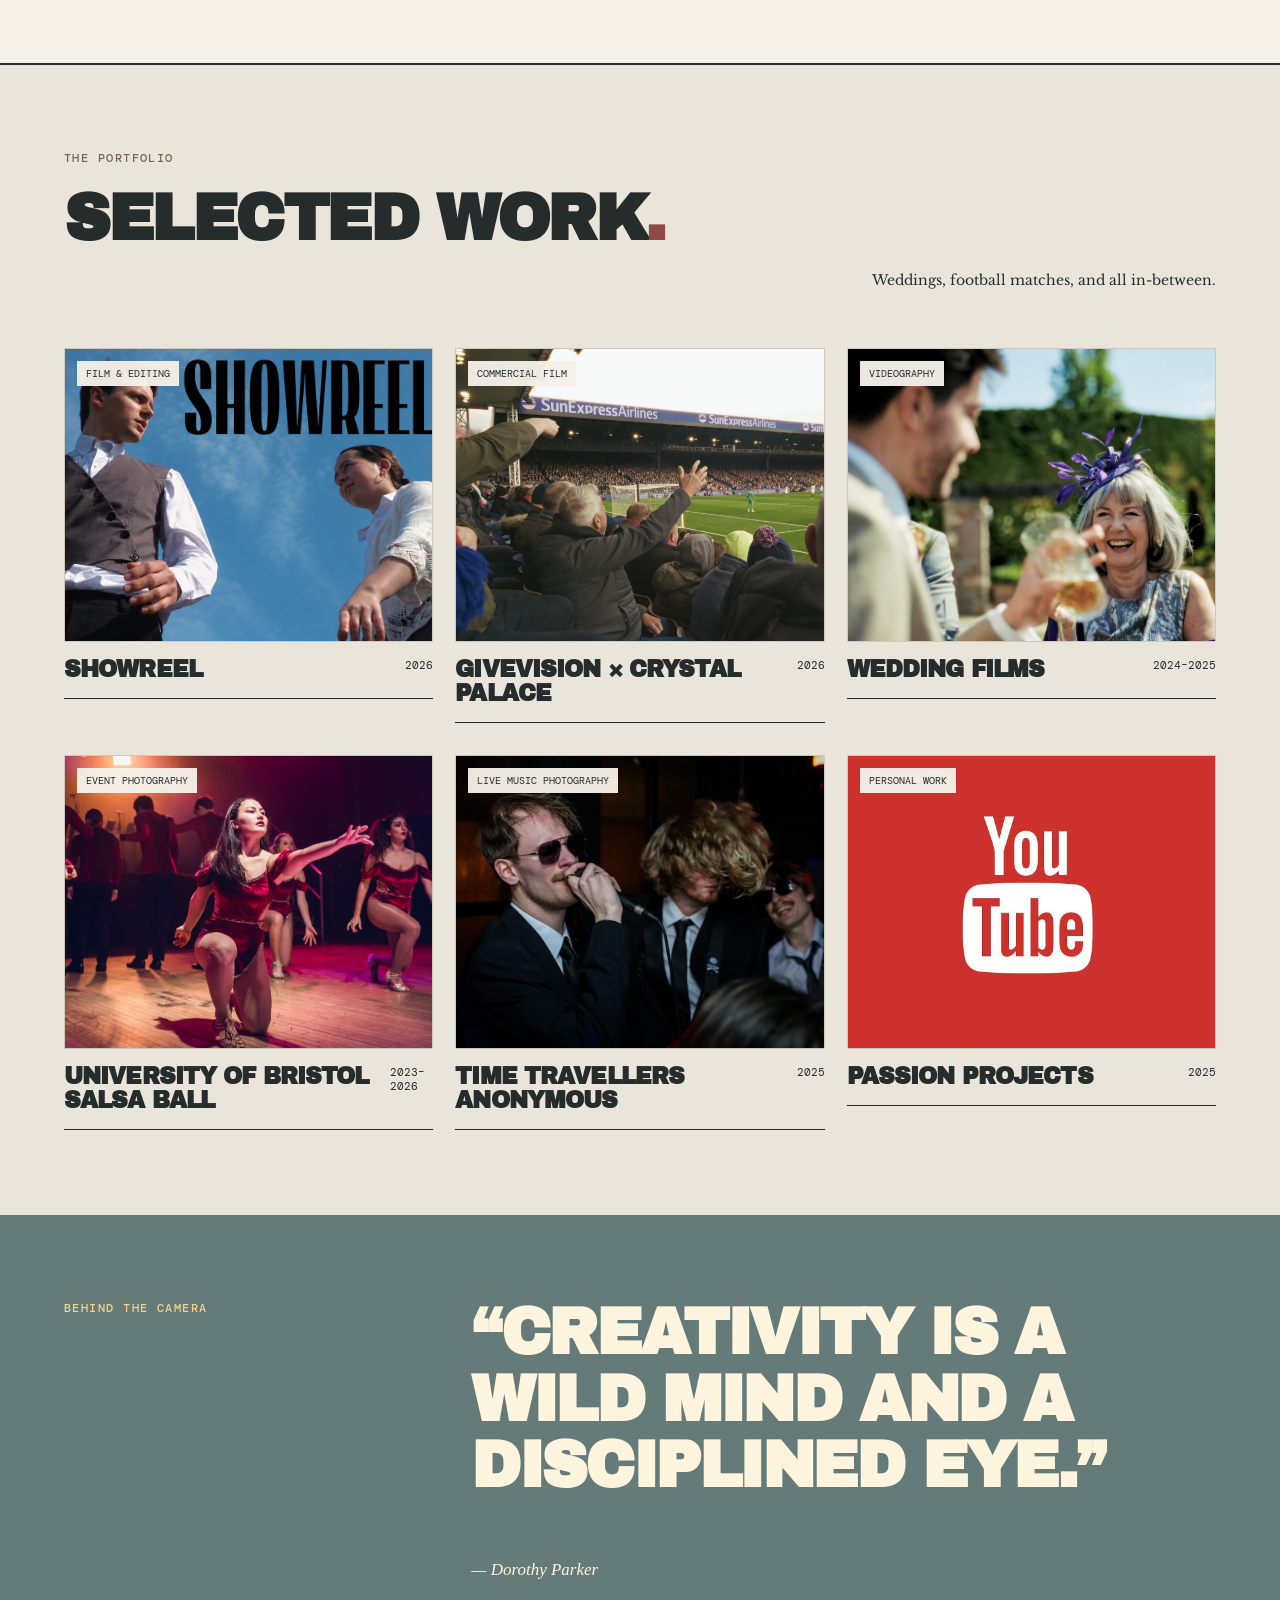
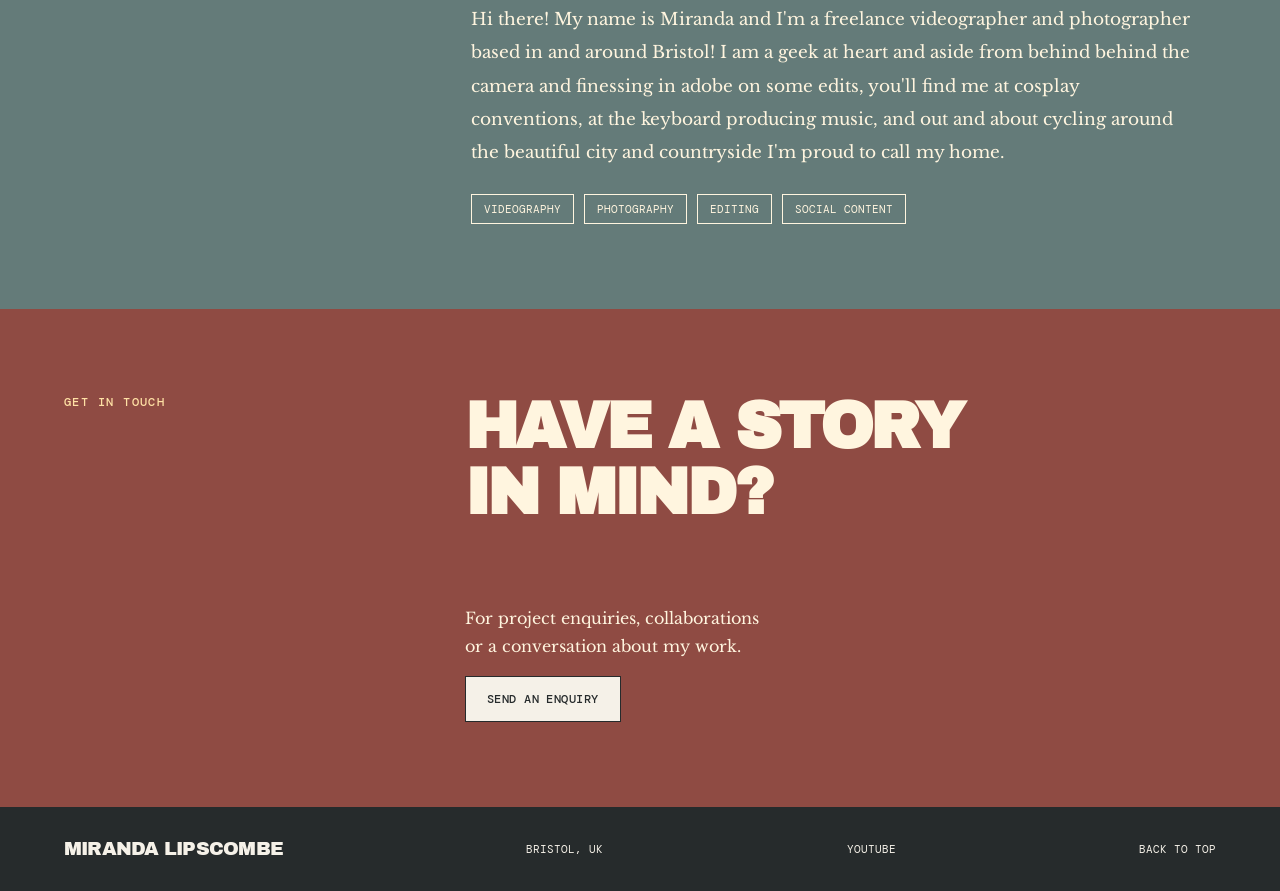
==== commit 5b2090a4: "Rename index-social-first-top.html to index.html" ====
--- a/index.html
+++ b/index.html
@@ -89,7 +89,7 @@
  .feed-card {width: min(72vw, 300px);}
  .feed-group {gap: 14px; padding-right: 14px;}
 }
-</style></head><body id="top"><header><a class="brand" href="./">Miranda Lipscombe<span>Film & photography</span></a><nav aria-label="Main navigation"><a href="./#work">Work</a><a href="./#about">About</a><a href="./#contact">Contact</a></nav></header><main><section class="hero"><div class="hero-copy"><p class="eyebrow welcome">Welcome to my little corner of the internet!</p><h1>Bristol-based<br><em>videographer &amp;<br>photographer</em></h1><div class="hero-bottom"><p>A selection of some of my favourite work<br>that I have shot, edited and cherished over the years.</p><a class="button" href="./k/">Watch my showreel <span class="play" aria-hidden="true">▶</span></a></div></div><a class="hero-image" href="./salsa-balls-20232425/"><img src="./assets/home-3.jpg" alt="Dancers at the University of Bristol Salsa Ball"><div class="hero-caption"><span>Through my lens</span><span>Salsa Ball / Bristol</span></div></a></section><section id="work" class="work section"><div class="section-heading"><div><p class="eyebrow">The portfolio</p><h2>Selected work<span class="accent">.</span></h2></div><p>Weddings, football matches, and all in-between.</p></div><div class="project-grid"><a class="project-card" href="./k/"><div class="image-wrap"><img src="./assets/home-0.jpg" alt="Showreel" loading="lazy"><span class="project-tag">Film &amp; editing</span></div><div class="card-caption"><h3>Showreel</h3><span>2026</span></div></a><a class="project-card" href="./give-vision-crystal-palace-shoot/"><div class="image-wrap"><img src="./assets/home-1.jpg" alt="GiveVision × Crystal Palace" loading="lazy"><span class="project-tag">Commercial film</span></div><div class="card-caption"><h3>GiveVision × Crystal Palace</h3><span>2026</span></div></a><a class="project-card" href="./weddings/"><div class="image-wrap"><img src="./assets/home-2.jpg" alt="Wedding films" loading="lazy"><span class="project-tag">Videography</span></div><div class="card-caption"><h3>Wedding films</h3><span>2024–2025</span></div></a><a class="project-card" href="./salsa-balls-20232425/"><div class="image-wrap"><img src="./assets/home-3.jpg" alt="University of Bristol Salsa Ball" loading="lazy"><span class="project-tag">Event photography</span></div><div class="card-caption"><h3>University of Bristol Salsa Ball</h3><span>2023–2026</span></div></a><a class="project-card" href="./time-travellers-anonymous-gigs/"><div class="image-wrap"><img src="./assets/home-4.jpg" alt="Time Travellers Anonymous" loading="lazy"><span class="project-tag">Live music photography</span></div><div class="card-caption"><h3>Time Travellers Anonymous</h3><span>2025</span></div></a><a class="project-card" href="./social-media/"><div class="image-wrap"><img src="./assets/home-5.jpg" alt="Passion projects" loading="lazy"><span class="project-tag">Personal work</span></div><div class="card-caption"><h3>Passion projects</h3><span>2025</span></div></a></div></section><section id="feed" class="feed section" aria-label="Made for the Feed"><div class="feed-heading"><div><h2>Made for the Feed<span class="accent">.</span></h2></div><p>Social-first videos</p></div><div class="feed-window" aria-label="Social video gallery; scroll horizontally to browse" tabindex="0"><div class="feed-track" id="feed-track"><!-- Video cards populated by the script below --></div></div><div class="feed-actions"><span>Scroll to explore</span><div class="feed-controls"><button id="feed-prev" type="button" aria-label="Scroll videos left">← Previous</button><button id="feed-next" type="button" aria-label="Scroll videos right">Next →</button></div></div></section><dialog class="feed-dialog" id="feed-dialog" aria-label="Watch social video"><button type="button" class="feed-close" id="feed-close">✕ Close</button><div id="feed-player"></div></dialog><section id="about" class="about section"><p class="eyebrow">Behind the camera</p><div><h2>“Creativity is a wild mind and a disciplined eye.”</h2><p class="quote-attribution">— Dorothy Parker</p><p>Hi there! My name is Miranda and I'm a freelance videographer and photographer based in and around Bristol! I am a geek at heart and aside from behind behind the camera and finessing in adobe on some edits, you'll find me at cosplay conventions, at the keyboard producing music, and out and about cycling around the beautiful city and countryside I'm proud to call my home.</p><div class="disciplines"><span>Videography</span><span>Photography</span><span>Editing</span><span>Social content</span></div></div></section><section id="contact" class="contact section"><p class="eyebrow">Get in touch</p><h2>Have a story<br>in mind?</h2><div><p>For project enquiries, collaborations<br>or a conversation about my work.</p><a class="button light" href="mailto:Mirandalipscombe@outlook.com">Send an enquiry</a></div></section></main><footer><a class="brand" href="./">Miranda Lipscombe</a><span>Bristol, UK</span><a href="https://www.youtube.com/@mirandalipscombe2201" target="_blank" rel="noopener">YouTube</a><a href="#top">Back to top</a></footer><script>
+</style></head><body id="top"><header><a class="brand" href="./">Miranda Lipscombe<span>Film & photography</span></a><nav aria-label="Main navigation"><a href="./#work">Work</a><a href="./#about">About</a><a href="./#contact">Contact</a></nav></header><main><section class="hero"><div class="hero-copy"><p class="eyebrow welcome">Welcome to my little corner of the internet!</p><h1>Bristol-based<br><em>videographer &amp;<br>photographer</em></h1><div class="hero-bottom"><p>A selection of some of my favourite work<br>that I have shot, edited and cherished over the years.</p><a class="button" href="./k/">Watch my showreel <span class="play" aria-hidden="true">▶</span></a></div></div><a class="hero-image" href="./salsa-balls-20232425/"><img src="./assets/home-3.jpg" alt="Dancers at the University of Bristol Salsa Ball"><div class="hero-caption"><span>Through my lens</span><span>Salsa Ball / Bristol</span></div></a></section><section id="feed" class="feed section" aria-label="Made for the Feed"><div class="feed-heading"><div><h2>Made for the Feed<span class="accent">.</span></h2></div><p>Social-first videos</p></div><div class="feed-window" aria-label="Social video gallery; scroll horizontally to browse" tabindex="0"><div class="feed-track" id="feed-track"><!-- Video cards populated by the script below --></div></div><div class="feed-actions"><span>Scroll to explore</span><div class="feed-controls"><button id="feed-prev" type="button" aria-label="Scroll videos left">← Previous</button><button id="feed-next" type="button" aria-label="Scroll videos right">Next →</button></div></div></section><section id="work" class="work section"><div class="section-heading"><div><p class="eyebrow">The portfolio</p><h2>Selected work<span class="accent">.</span></h2></div><p>Weddings, football matches, and all in-between.</p></div><div class="project-grid"><a class="project-card" href="./k/"><div class="image-wrap"><img src="./assets/home-0.jpg" alt="Showreel" loading="lazy"><span class="project-tag">Film &amp; editing</span></div><div class="card-caption"><h3>Showreel</h3><span>2026</span></div></a><a class="project-card" href="./give-vision-crystal-palace-shoot/"><div class="image-wrap"><img src="./assets/home-1.jpg" alt="GiveVision × Crystal Palace" loading="lazy"><span class="project-tag">Commercial film</span></div><div class="card-caption"><h3>GiveVision × Crystal Palace</h3><span>2026</span></div></a><a class="project-card" href="./weddings/"><div class="image-wrap"><img src="./assets/home-2.jpg" alt="Wedding films" loading="lazy"><span class="project-tag">Videography</span></div><div class="card-caption"><h3>Wedding films</h3><span>2024–2025</span></div></a><a class="project-card" href="./salsa-balls-20232425/"><div class="image-wrap"><img src="./assets/home-3.jpg" alt="University of Bristol Salsa Ball" loading="lazy"><span class="project-tag">Event photography</span></div><div class="card-caption"><h3>University of Bristol Salsa Ball</h3><span>2023–2026</span></div></a><a class="project-card" href="./time-travellers-anonymous-gigs/"><div class="image-wrap"><img src="./assets/home-4.jpg" alt="Time Travellers Anonymous" loading="lazy"><span class="project-tag">Live music photography</span></div><div class="card-caption"><h3>Time Travellers Anonymous</h3><span>2025</span></div></a><a class="project-card" href="./social-media/"><div class="image-wrap"><img src="./assets/home-5.jpg" alt="Passion projects" loading="lazy"><span class="project-tag">Personal work</span></div><div class="card-caption"><h3>Passion projects</h3><span>2025</span></div></a></div></section><dialog class="feed-dialog" id="feed-dialog" aria-label="Watch social video"><button type="button" class="feed-close" id="feed-close">✕ Close</button><div id="feed-player"></div></dialog><section id="about" class="about section"><p class="eyebrow">Behind the camera</p><div><h2>“Creativity is a wild mind and a disciplined eye.”</h2><p class="quote-attribution">— Dorothy Parker</p><p>Hi there! My name is Miranda and I'm a freelance videographer and photographer based in and around Bristol! I am a geek at heart and aside from behind behind the camera and finessing in adobe on some edits, you'll find me at cosplay conventions, at the keyboard producing music, and out and about cycling around the beautiful city and countryside I'm proud to call my home.</p><div class="disciplines"><span>Videography</span><span>Photography</span><span>Editing</span><span>Social content</span></div></div></section><section id="contact" class="contact section"><p class="eyebrow">Get in touch</p><h2>Have a story<br>in mind?</h2><div><p>For project enquiries, collaborations<br>or a conversation about my work.</p><a class="button light" href="mailto:Mirandalipscombe@outlook.com">Send an enquiry</a></div></section></main><footer><a class="brand" href="./">Miranda Lipscombe</a><span>Bristol, UK</span><a href="https://www.youtube.com/@mirandalipscombe2201" target="_blank" rel="noopener">YouTube</a><a href="#top">Back to top</a></footer><script>
 (function(){
   const videos = [
     {type:'youtube',id:'i7YbyK8oUR0',title:'Social video 01'},
@@ -97,7 +97,7 @@
     {type:'youtube',id:'TKjrNP-_wTQ',title:'Social video 03'},
     {type:'youtube',id:'pi2t-b0YwrI',title:'Social video 04'},
     {type:'youtube',id:'c5osAR7WJ6A',title:'Social video 05'},
-    {type:'tiktok',id:'7644340119045934358',title:'Social video 06'}
+    {type:'tiktok',id:'7701674388814302486',title:'Social video 06'}
   ];
   const track=document.getElementById('feed-track');
   const dialog=document.getElementById('feed-dialog');
